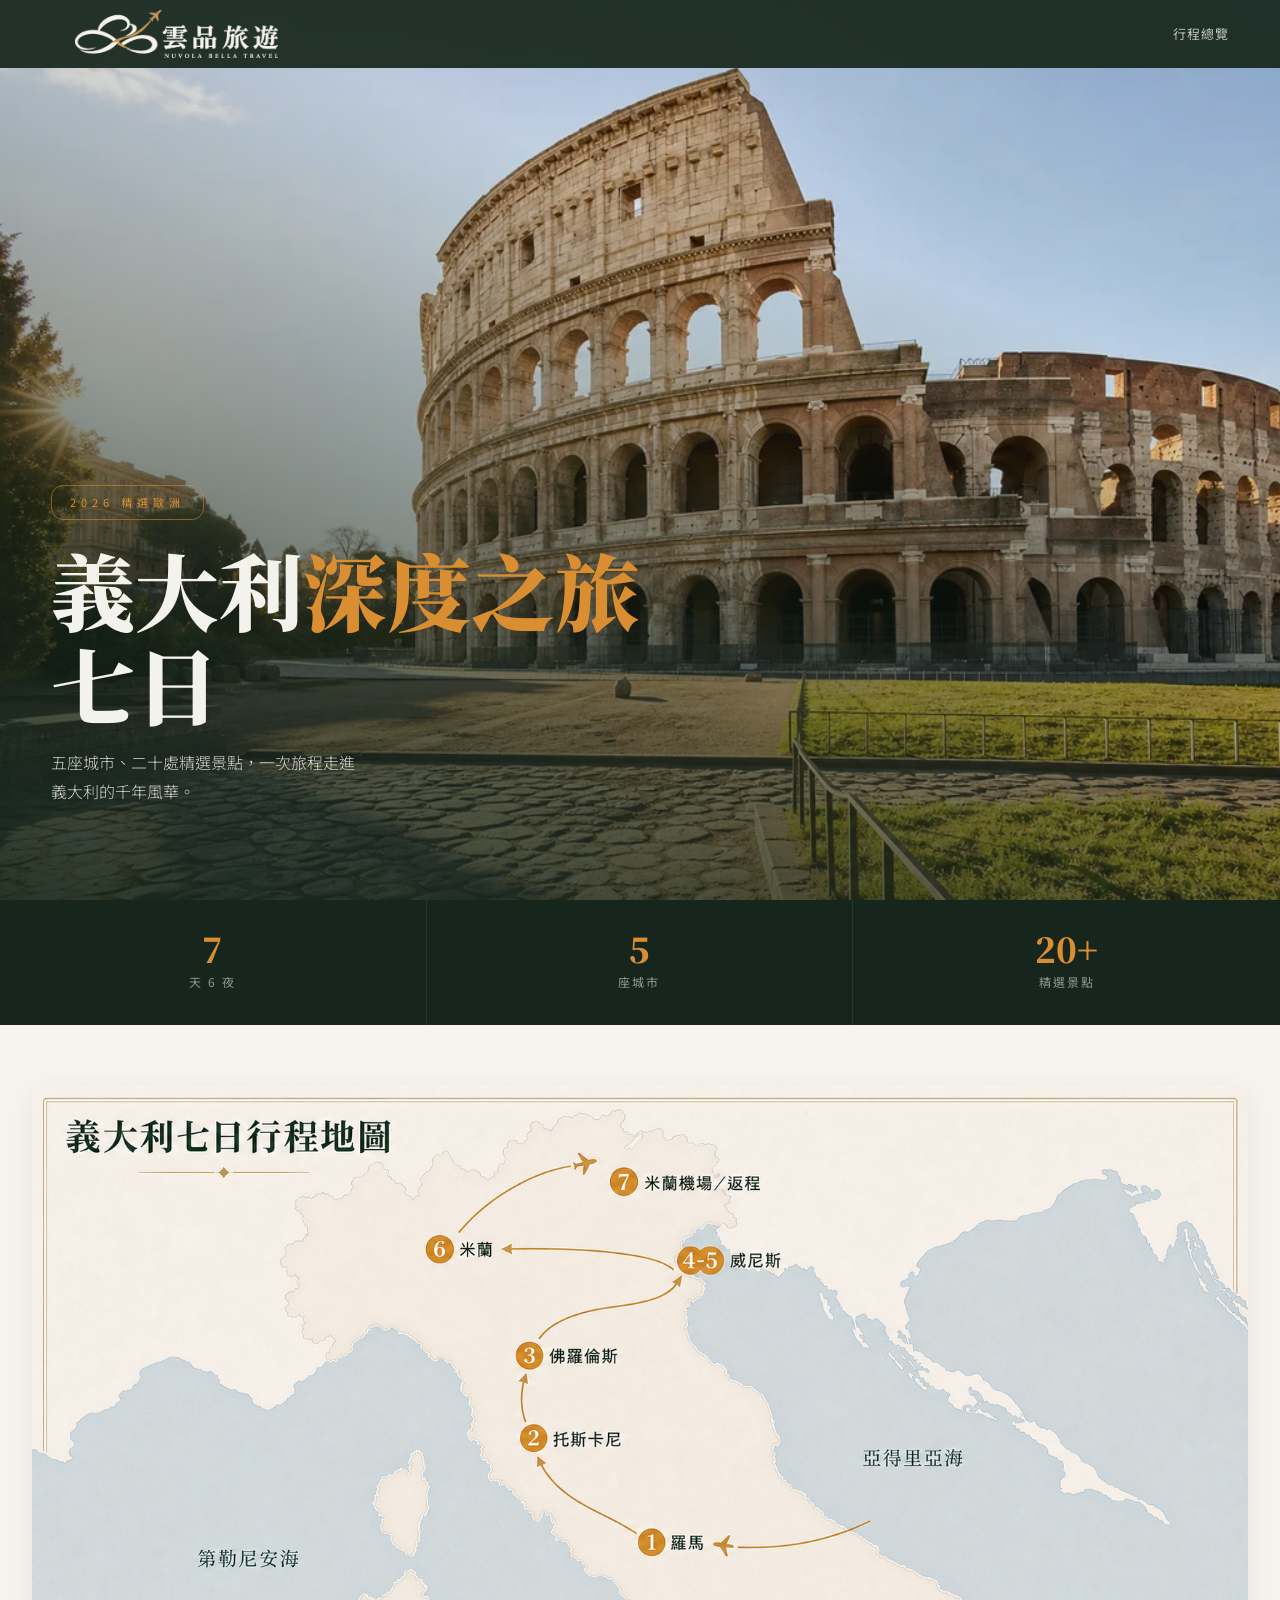
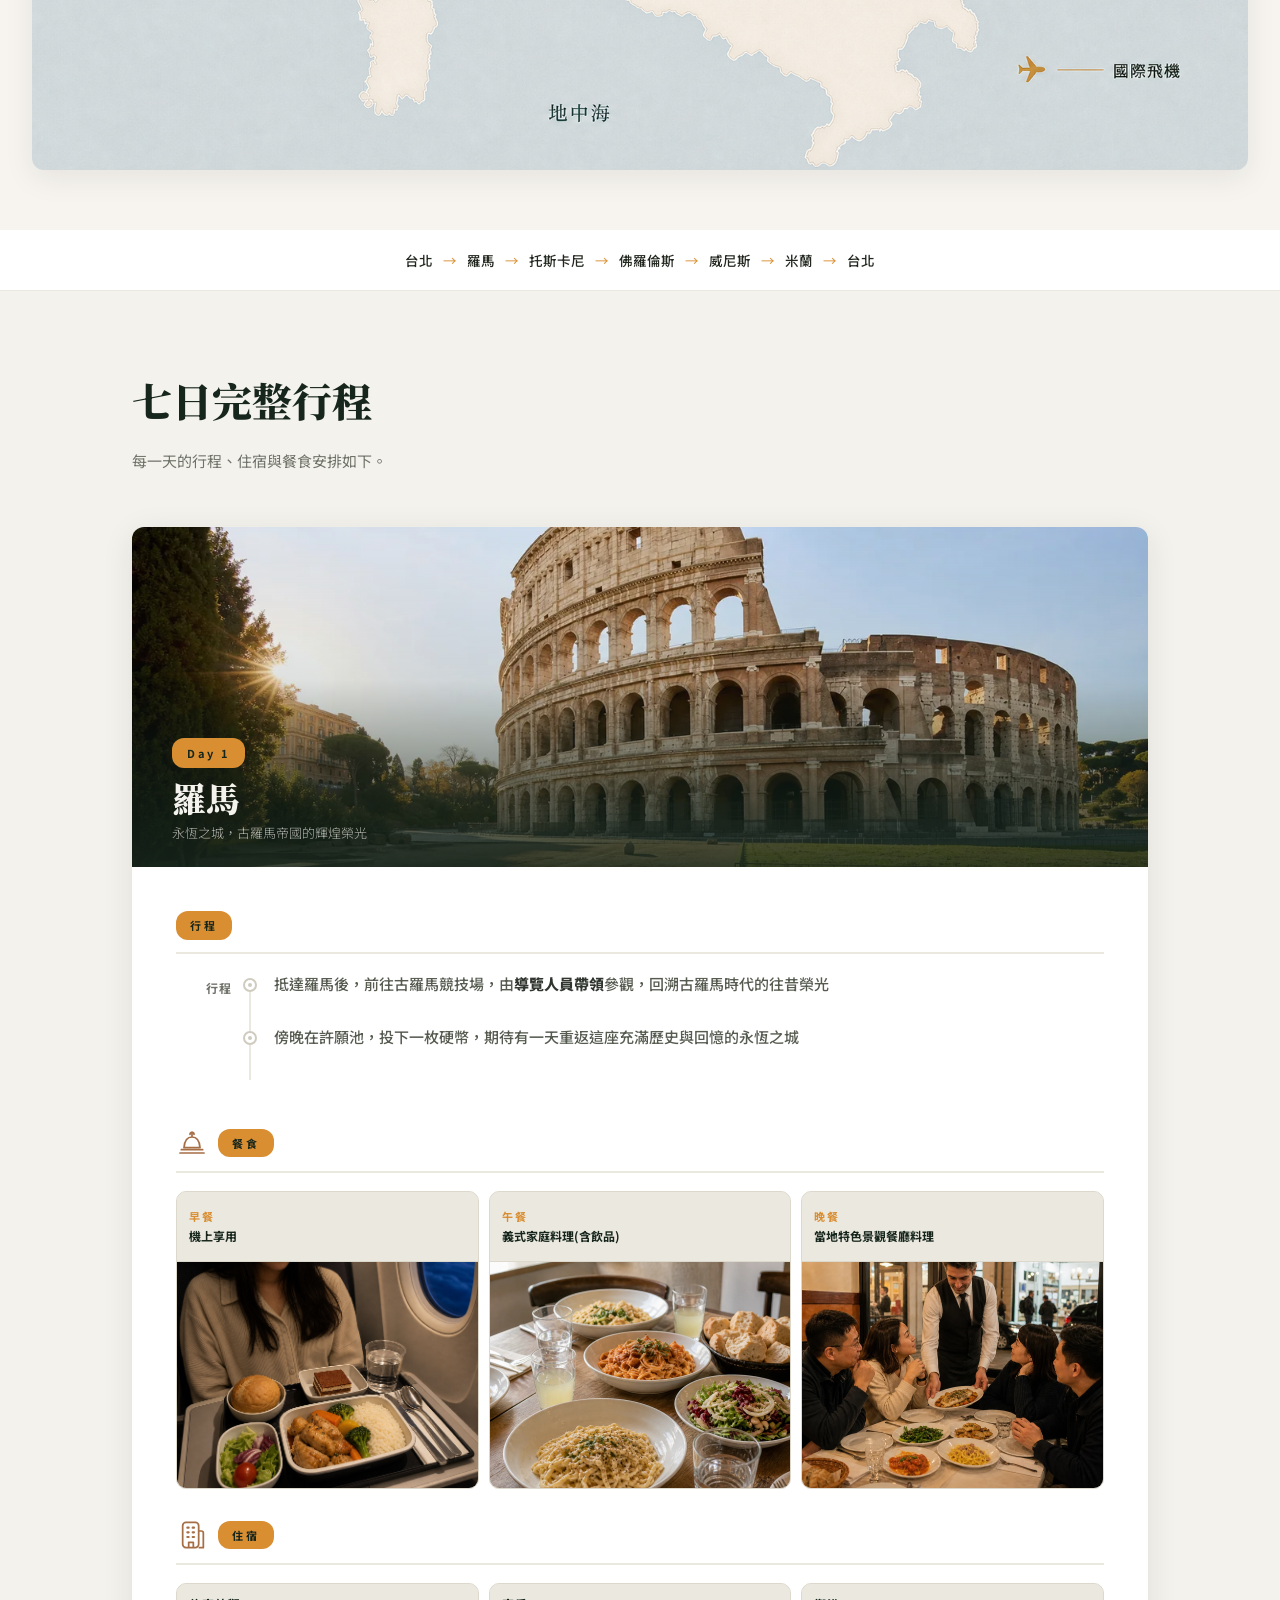
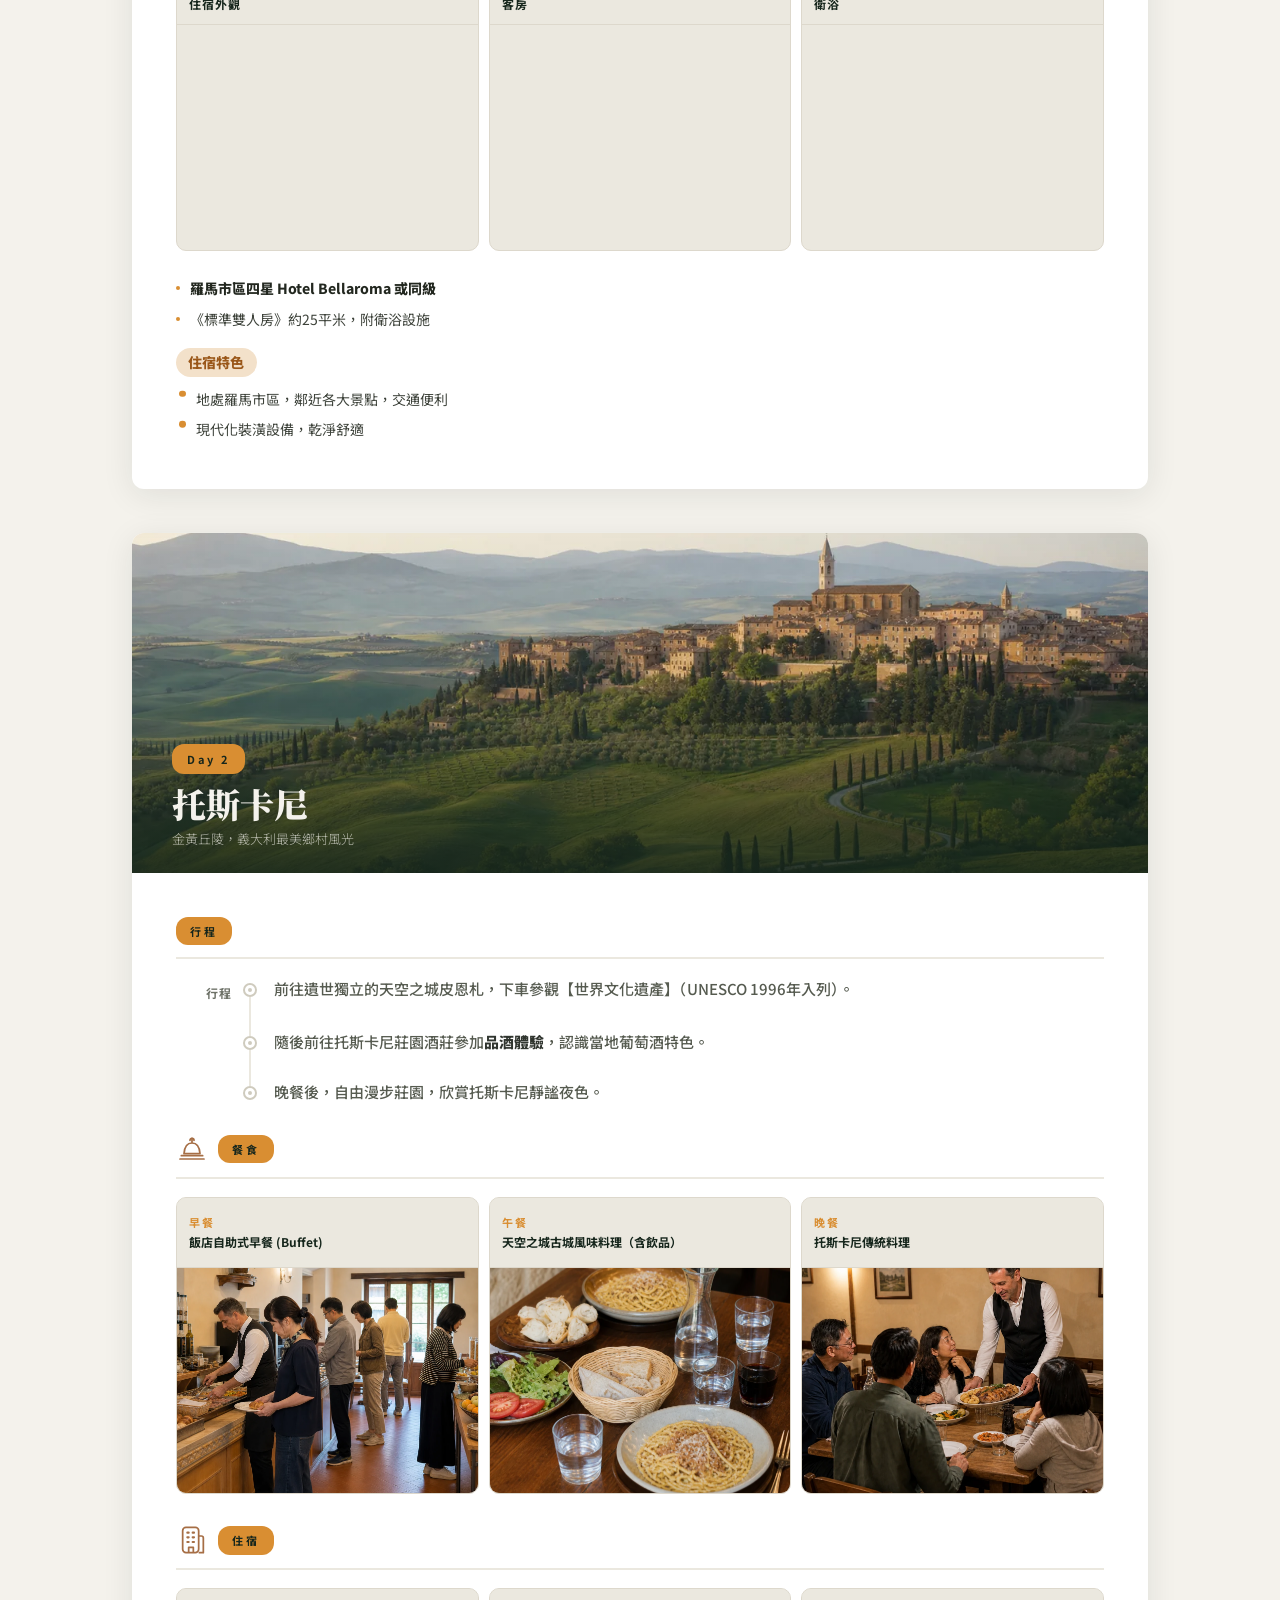
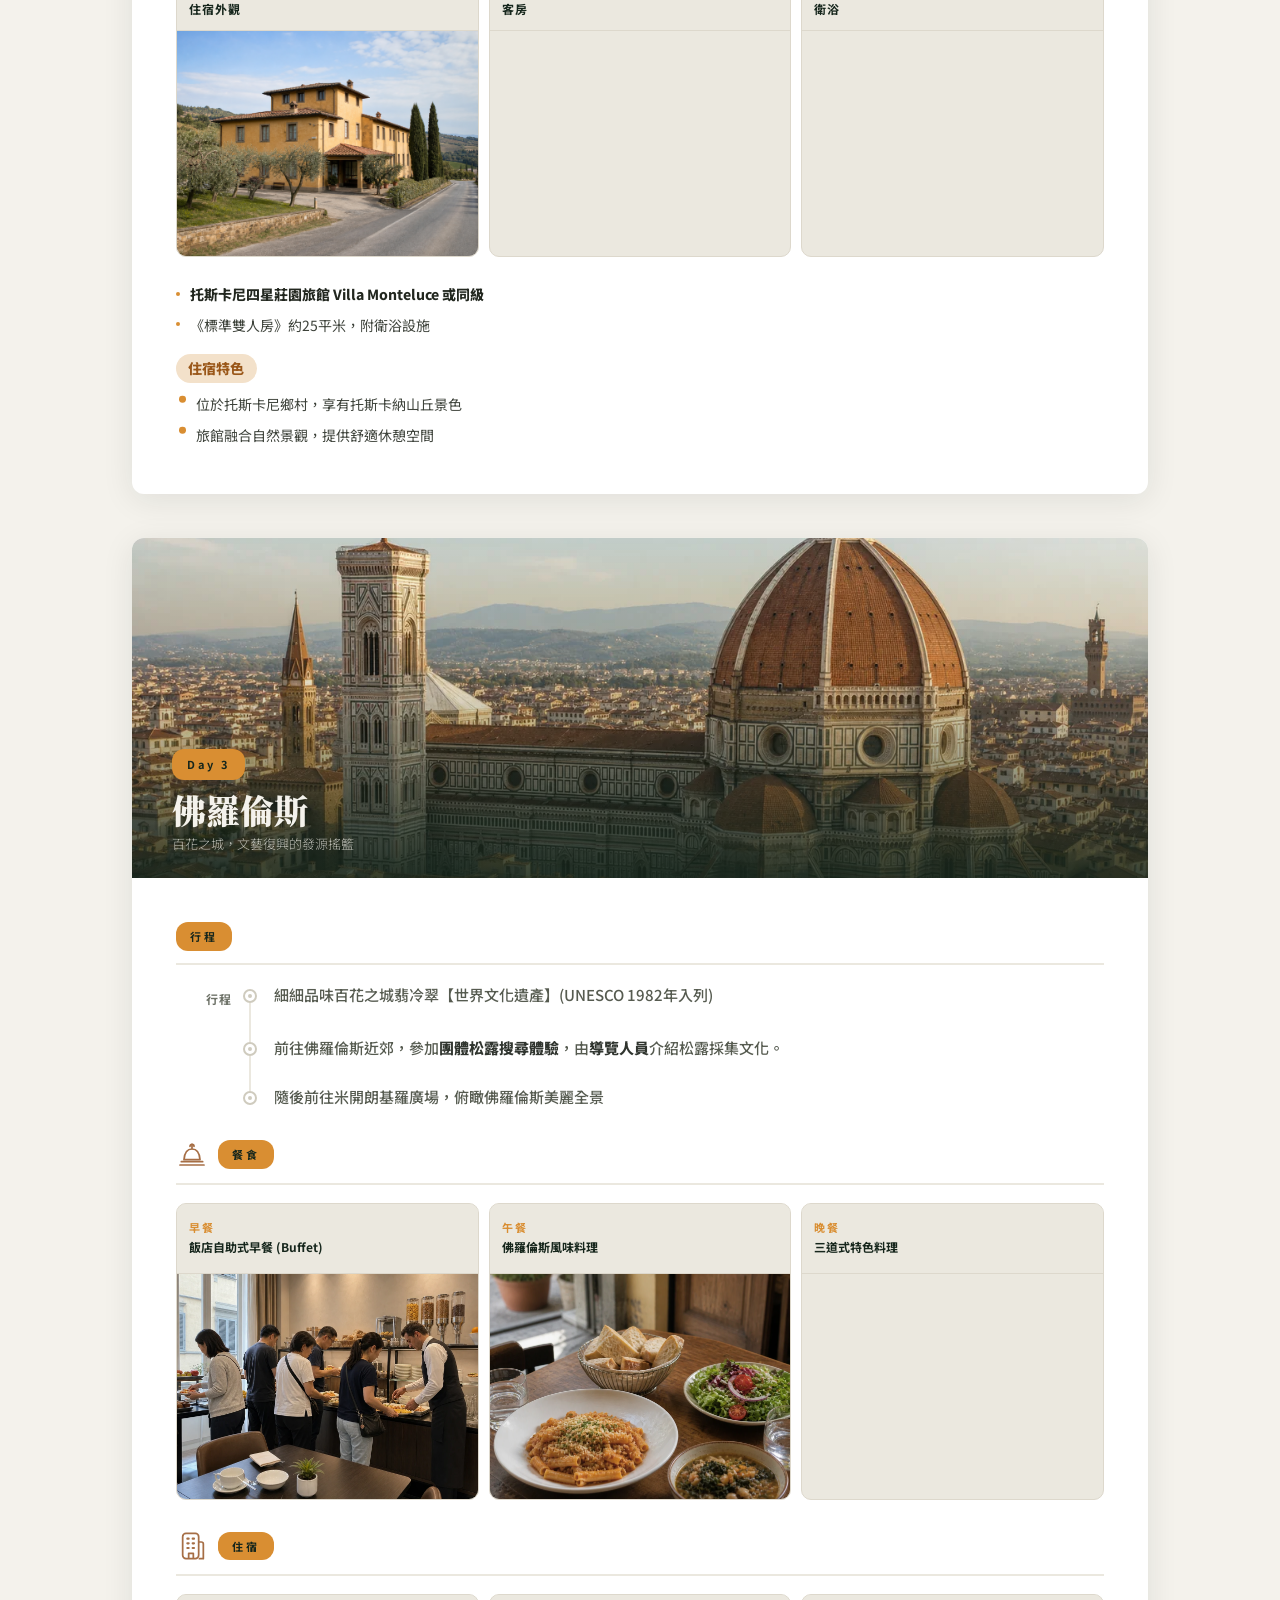
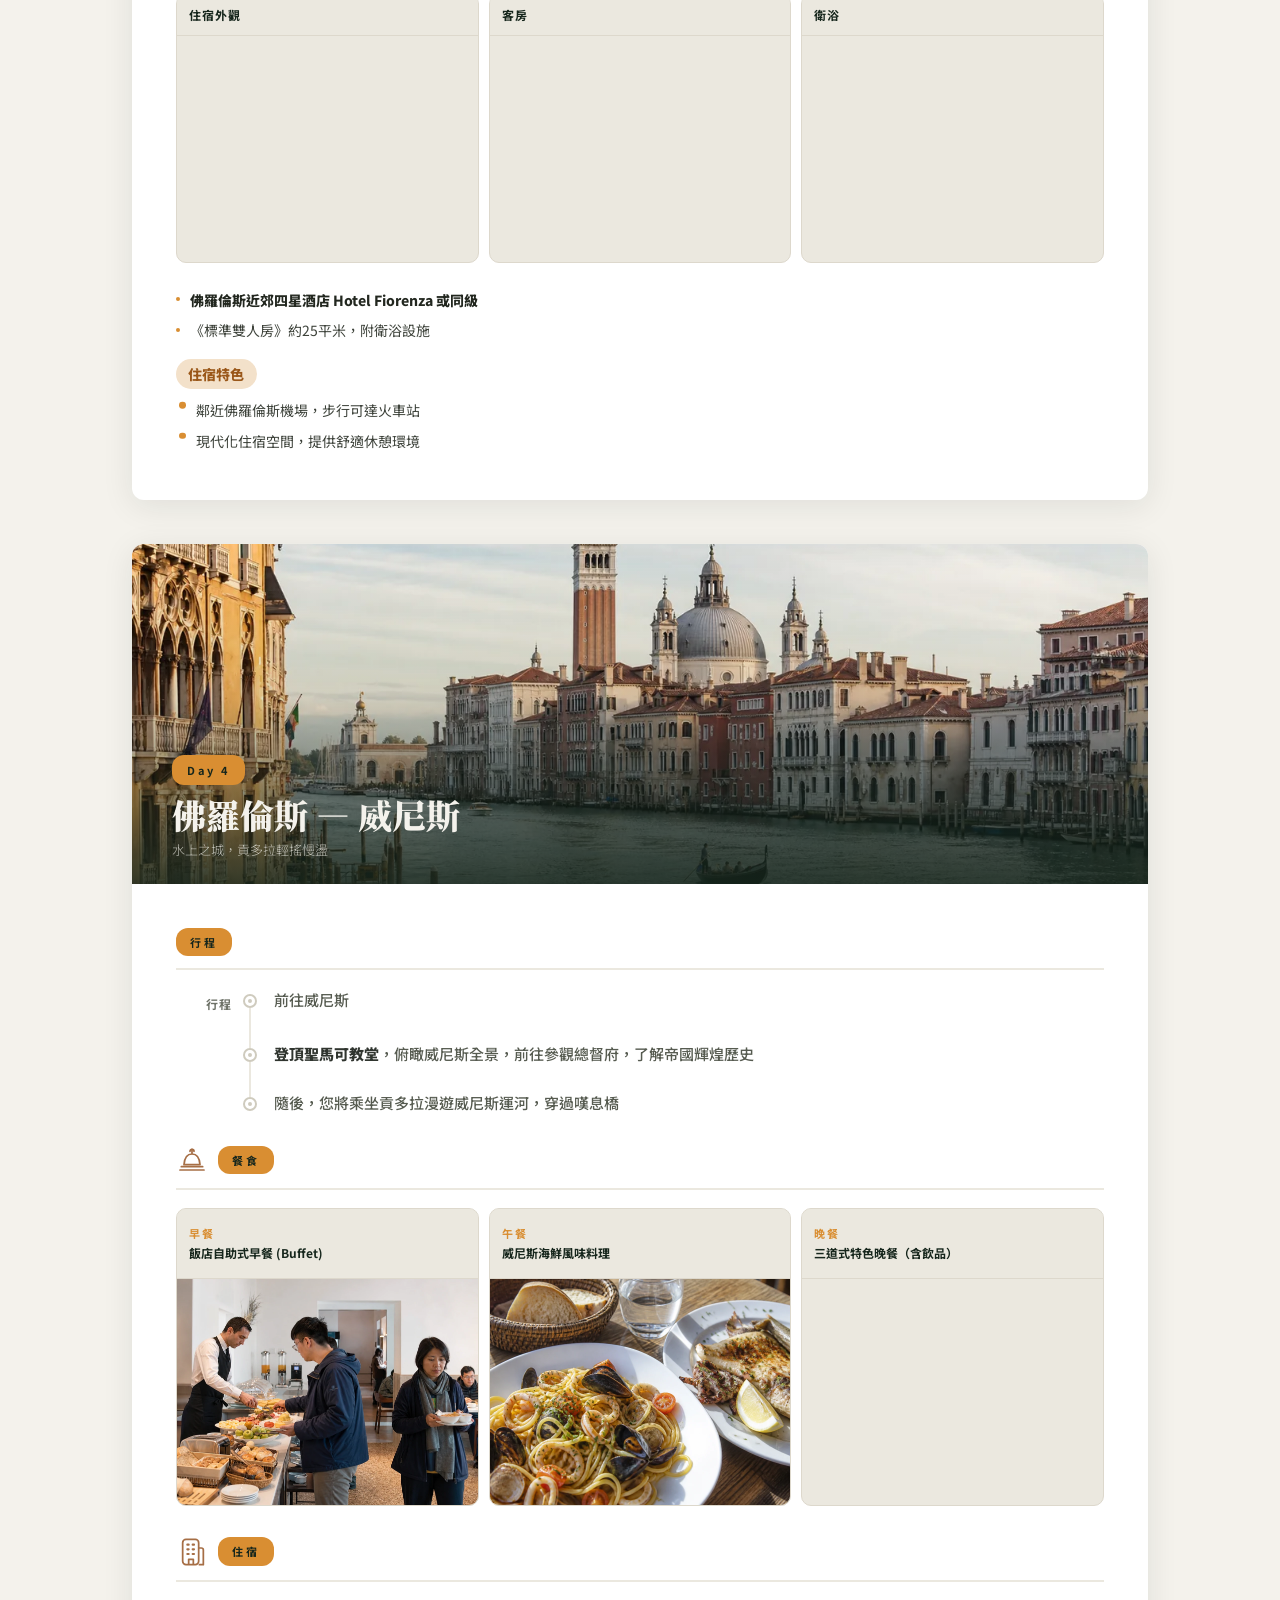
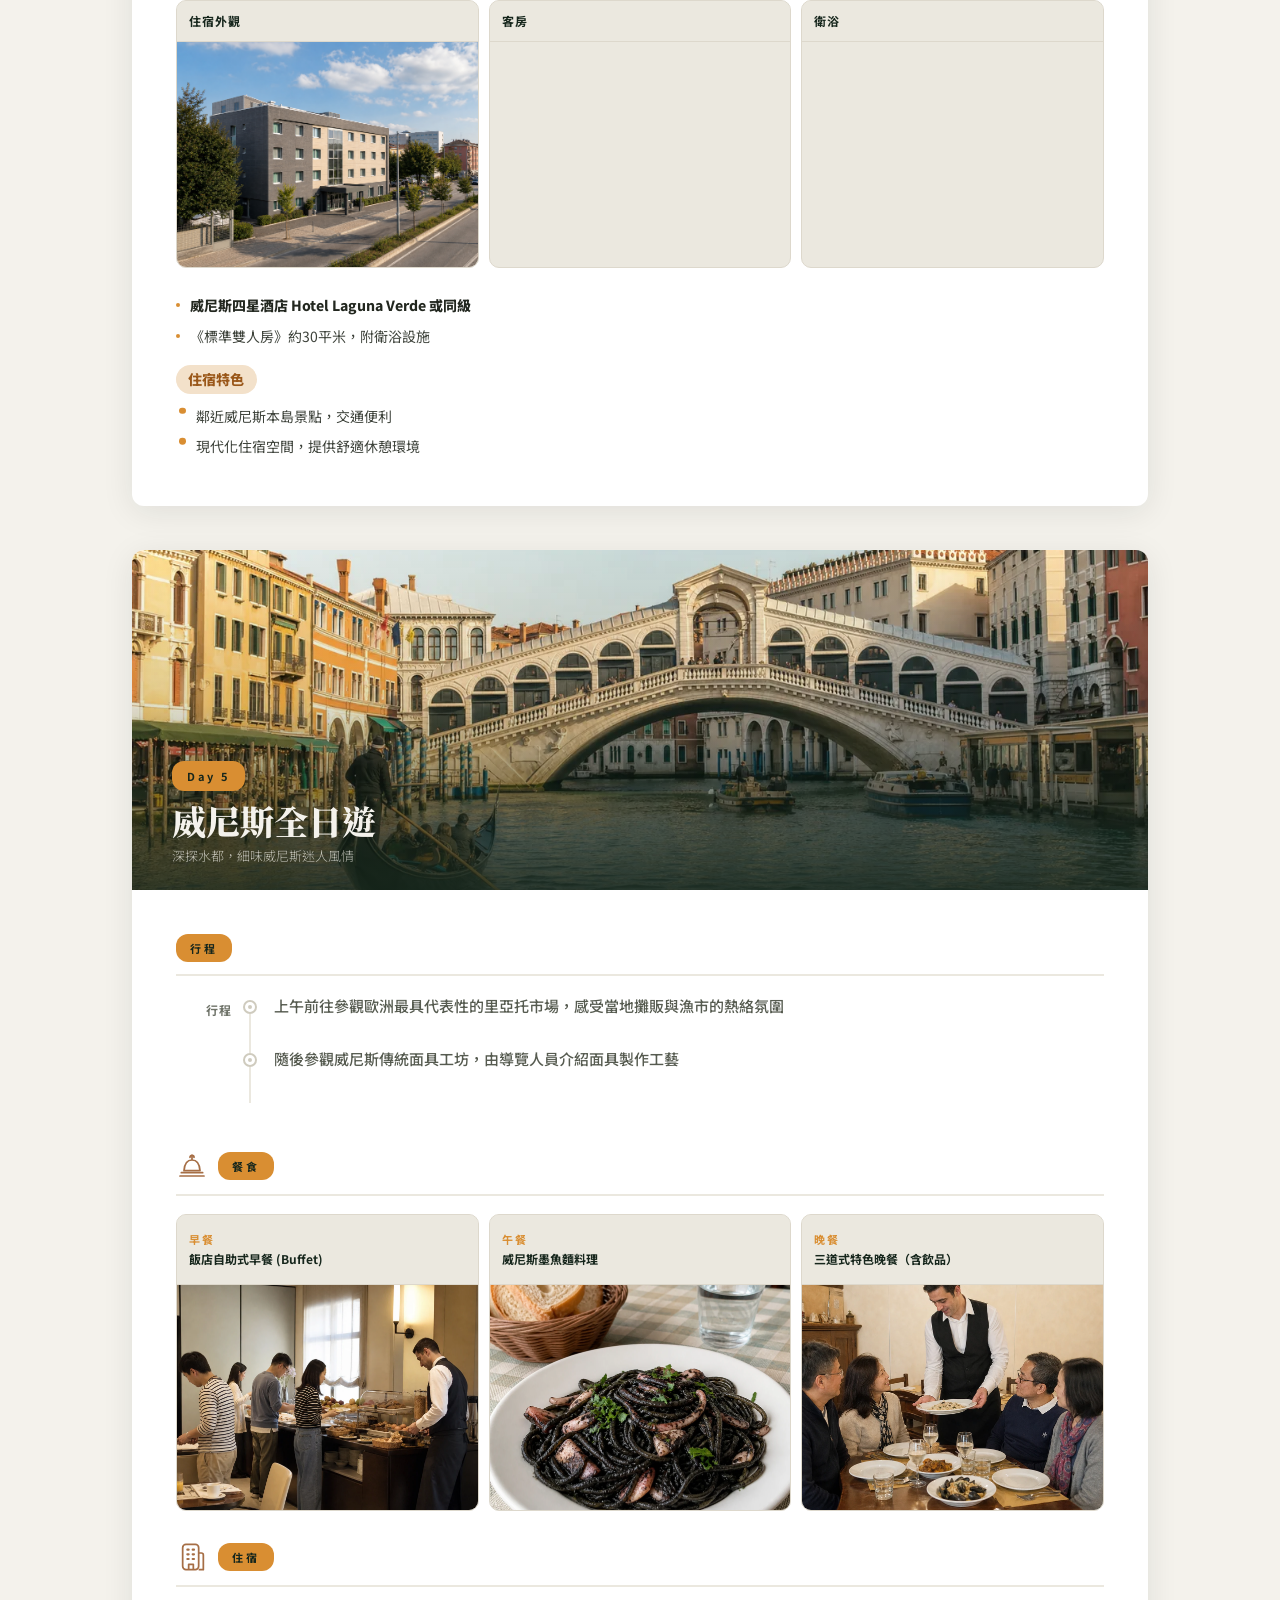
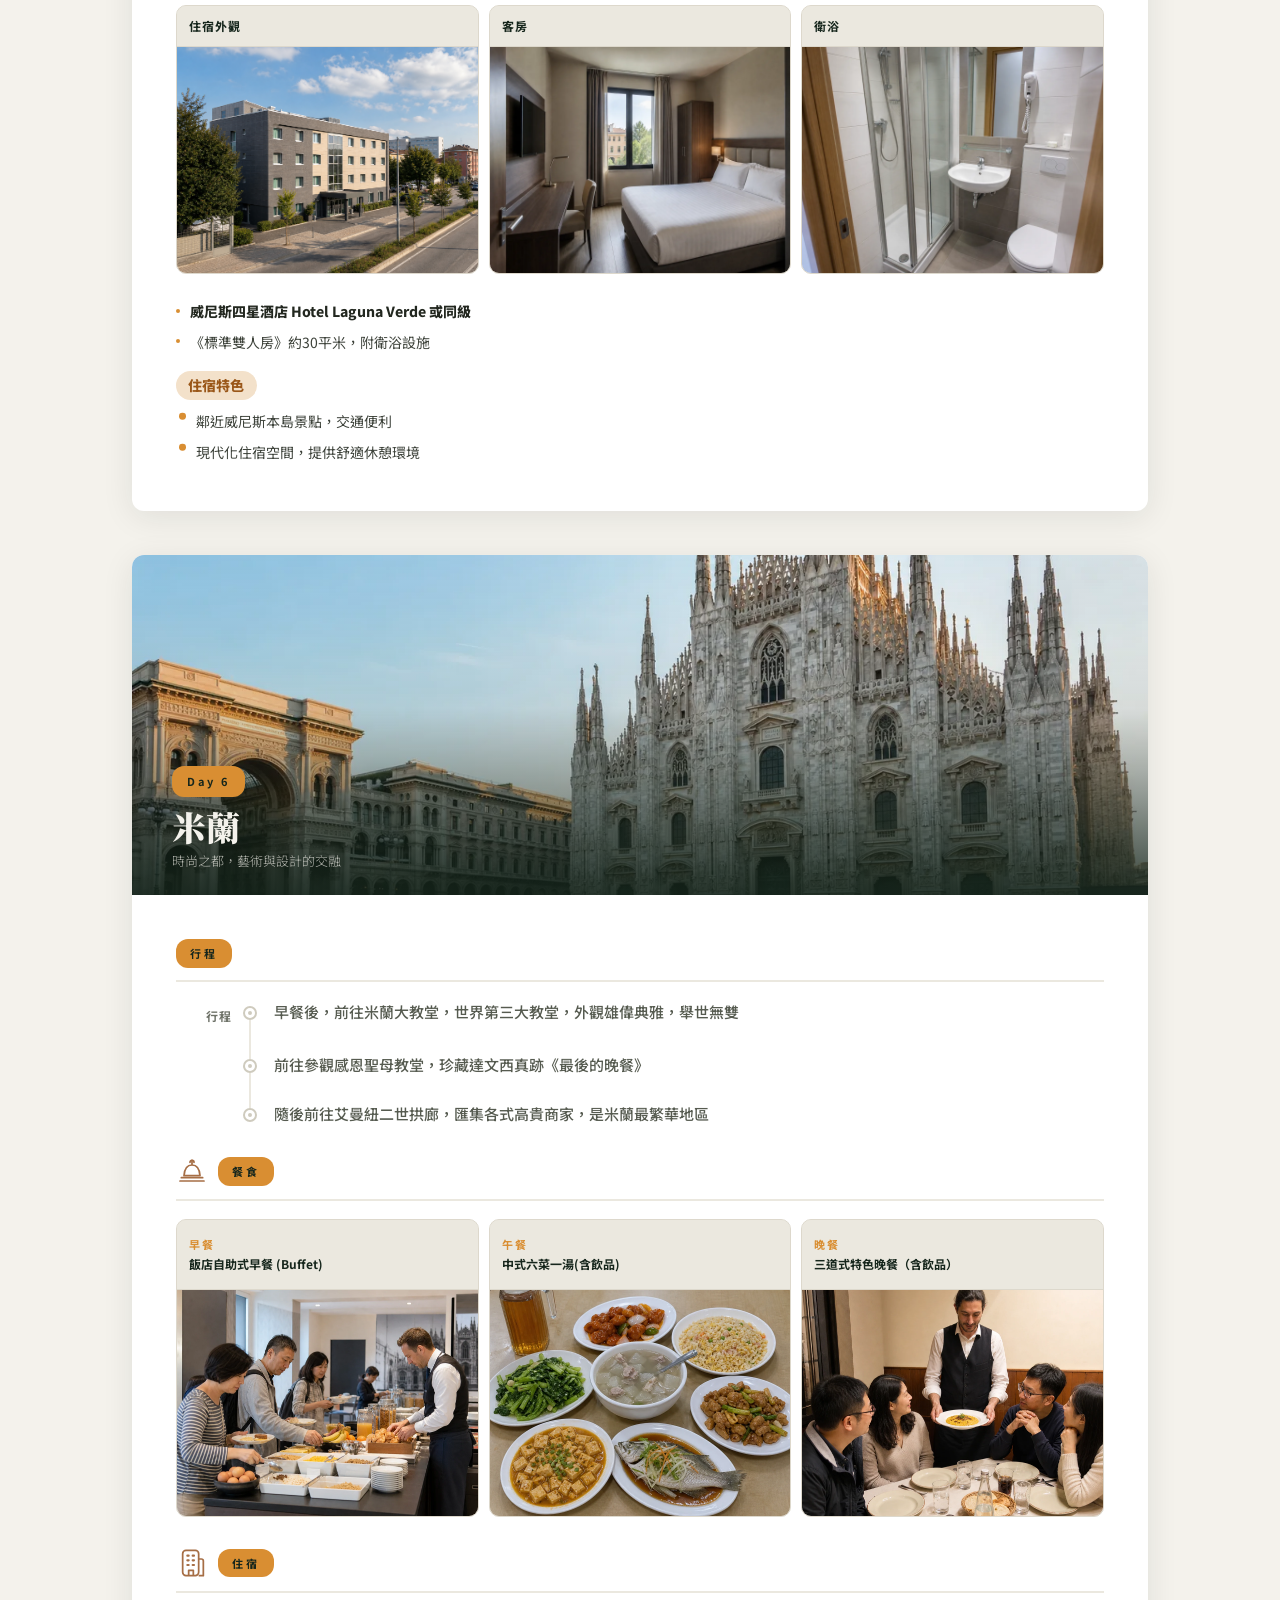
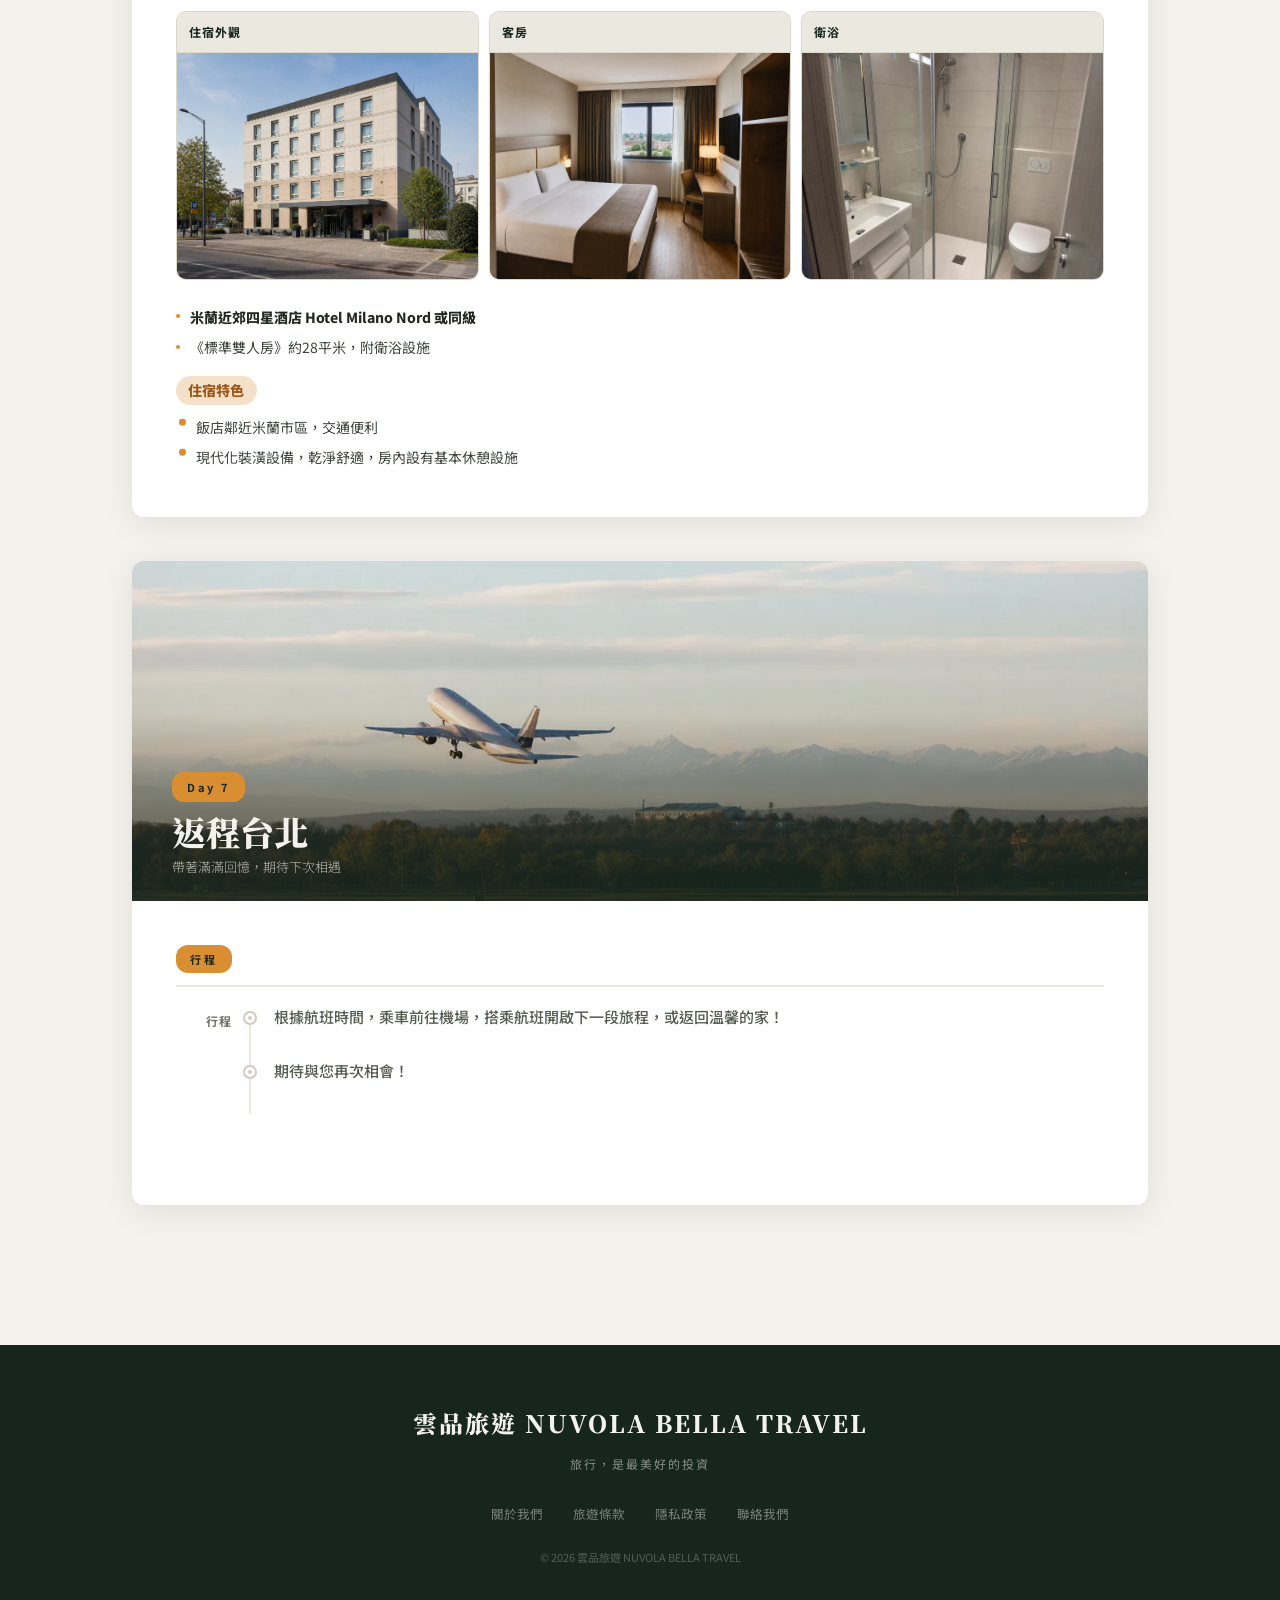
==== C1.html @ 549572fc "Publish Italy itinerary experiment v37" ====
<!DOCTYPE html>
<html lang="zh-TW">
<head>
<meta charset="UTF-8">
<meta name="viewport" content="width=device-width,initial-scale=1.0">
<title>C1 v37｜雲品旅遊 NUVOLA BELLA TRAVEL</title>
<link href="https://fonts.googleapis.com/css2?family=Noto+Serif+TC:wght@500;600;700;900&amp;family=Noto+Sans+TC:wght@300;400;500;700&amp;display=swap" rel="stylesheet">
<style>
*,*::before,*::after{box-sizing:border-box;margin:0;padding:0}
:root{--green:#16261C;--green2:#1E3326;--bone:#F4F2EC;--bone2:#EBE8DF;--amber:#D98E32;--ink:#22271F;--muted:#6E7268}
html{scroll-behavior:smooth}
body{font-family:'Noto Sans TC',sans-serif;background:var(--bone);color:var(--ink);font-size:15px;line-height:1.85}
nav{position:fixed;top:0;width:100%;z-index:100;height:68px;background:color-mix(in srgb,var(--green) 92%,transparent);backdrop-filter:blur(10px);display:flex;align-items:center;justify-content:space-between;padding:0 clamp(20px,4vw,56px)}
.logo{font-family:'Noto Serif TC',serif;font-weight:900;color:var(--bone);font-size:18px;letter-spacing:1.5px;white-space:nowrap}
.logo span{color:var(--amber)}
.nav-r{display:flex;align-items:center;gap:32px}
.nav-r a{color:rgba(244,242,236,0.75);text-decoration:none;font-size:13px;letter-spacing:1px}
.nav-cta{background:var(--amber);color:var(--green)!important;padding:9px 22px;border-radius:12px;font-weight:700!important}
.hero{min-height:100dvh;position:relative;overflow:hidden;display:flex;align-items:flex-end}
.hero img.bg{position:absolute;inset:0;width:100%;height:100%;object-fit:cover}
.hero-scrim{position:absolute;inset:0;background:linear-gradient(200deg,rgba(22,38,28,0.05) 30%,rgba(22,38,28,0.72) 78%,rgba(22,38,28,0.92) 100%)}
.hero-inner{position:relative;z-index:2;width:100%;max-width:1280px;margin:0 auto;padding:0 clamp(20px,4vw,56px) clamp(48px,7vh,84px)}
.hero-eyebrow{display:inline-block;font-size:11px;letter-spacing:5px;color:var(--amber);border:1px solid color-mix(in srgb,var(--amber) 55%,transparent);padding:6px 18px;border-radius:12px;margin-bottom:22px}
.hero h1{font-family:'Noto Serif TC',serif;font-weight:900;font-size:clamp(40px,7vw,84px);line-height:1.12;color:var(--bone);max-width:14ch}
.hero h1 em{font-style:normal;color:var(--amber)}
.hero p.sub{margin:18px 0 30px;font-size:16px;font-weight:300;color:rgba(244,242,236,0.85);max-width:34ch}
.hero-ctas{display:flex;gap:14px;flex-wrap:wrap}
.btn{font-size:14px;font-weight:700;letter-spacing:1px;padding:15px 38px;border-radius:12px;text-decoration:none;display:inline-block;transition:transform .15s ease}
.btn:active{transform:translateY(1px) scale(0.98)}
.btn-amber{background:var(--amber);color:var(--green)}
.btn-ghost{color:var(--bone);border:1px solid rgba(244,242,236,0.45)}
.facts{background:var(--green);color:var(--bone);display:grid;grid-template-columns:repeat(3,1fr)}
.fact{padding:30px 20px;text-align:center;border-right:1px solid rgba(244,242,236,0.08)}
.fact:last-child{border-right:none}
.fact b{font-family:'Noto Serif TC',serif;font-weight:900;font-size:34px;color:var(--amber);display:block;line-height:1.1}
.fact span{font-size:12px;letter-spacing:2px;color:rgba(244,242,236,0.55)}

/* ── 行程特色一覽（操弄變數等權呈現）── */
.overview{background:var(--bone2);padding:clamp(48px,7vh,72px) clamp(16px,3vw,32px)}
.ov-inner{max-width:1080px;margin:0 auto}
.ov-title{font-family:'Noto Serif TC',serif;font-weight:900;font-size:clamp(26px,3.6vw,36px);color:var(--green);margin-bottom:30px}
.ov-grid{display:grid;grid-template-columns:repeat(3,1fr);gap:18px}
.ov-card{background:#fff;border-radius:12px;padding:28px 26px;border-top:4px solid var(--amber)}
.ov-cat{font-size:12px;font-weight:700;letter-spacing:4px;color:var(--amber);margin-bottom:10px}
.ov-head{font-family:'Noto Serif TC',serif;font-weight:900;font-size:22px;color:var(--green);line-height:1.35;margin-bottom:10px}
.ov-body{font-size:13.5px;color:#565B50;line-height:1.8}

.route{background:#fff;border-bottom:1px solid var(--bone2);padding:18px clamp(20px,4vw,56px);display:flex;justify-content:center;align-items:center;gap:10px;flex-wrap:wrap;font-size:13.5px;color:var(--muted)}
.route b{color:var(--ink);font-weight:500}
.route i{font-style:normal;color:var(--amber)}
main{max-width:1080px;margin:0 auto;padding:clamp(48px,8vh,84px) clamp(16px,3vw,32px) 96px}
.sec-title{font-family:'Noto Serif TC',serif;font-weight:900;font-size:clamp(28px,4vw,40px);color:var(--green);margin-bottom:10px}
.sec-lede{color:var(--muted);max-width:52ch;margin-bottom:52px}
.day{background:#fff;border-radius:12px;overflow:hidden;margin-bottom:44px;box-shadow:0 6px 32px rgba(22,38,28,0.09)}
.day-media{position:relative;height:clamp(220px,36vw,340px);overflow:hidden}
.day-media img{width:100%;height:100%;object-fit:cover;transition:transform .7s ease}
.day:hover .day-media img{transform:scale(1.035)}
.day-media-scrim{position:absolute;inset:0;background:linear-gradient(to top,rgba(22,38,28,0.86),rgba(22,38,28,0.12) 55%,transparent)}
.day-media-text{position:absolute;left:0;right:0;bottom:0;padding:22px clamp(20px,4vw,40px)}
.day-num{display:inline-block;background:var(--amber);color:var(--green);font-size:11px;font-weight:700;letter-spacing:2.5px;padding:5px 15px;border-radius:12px;margin-bottom:10px}
.day-city{font-family:'Noto Serif TC',serif;font-weight:900;font-size:clamp(24px,3.4vw,34px);color:var(--bone);line-height:1.2}
.day-tagline{font-size:13px;font-weight:300;color:rgba(244,242,236,0.72);margin-top:2px}
.day-content{padding:clamp(24px,4vw,44px)}

/* ── 三因子等權區塊 ── */
.fac-block{margin-bottom:30px}
.fac-block:last-child{margin-bottom:0}
.fac-head{display:flex;align-items:center;gap:12px;margin-bottom:18px;padding-bottom:12px;border-bottom:2px solid var(--bone2)}
.fac-tag{background:var(--amber);color:var(--green);font-size:11px;font-weight:700;letter-spacing:3px;padding:4px 14px;border-radius:12px}
.fac-name{font-family:'Noto Serif TC',serif;font-weight:900;font-size:19px;color:var(--green)}
.fac-list{list-style:none}
.fac-list li{font-size:14px;line-height:1.9;color:#3d423a;padding:2px 0 2px 14px;position:relative}
.fac-list li::before{content:'';position:absolute;left:0;top:0.9em;width:4px;height:4px;border-radius:50%;background:var(--amber)}
.fac-cols{display:grid;grid-template-columns:1fr 1fr;gap:32px}
.fac-cols .fac-block{margin-bottom:0}

.timeline{margin-bottom:4px}
.tl-item{display:grid;grid-template-columns:56px 36px 1fr;align-items:start;position:relative;padding-bottom:26px}
.tl-item:last-child{padding-bottom:0}
.tl-item::before{content:'';position:absolute;left:73px;top:20px;bottom:-6px;width:2px;background:var(--bone2)}
.tl-item:last-child::before{display:none}
.tl-time{font-size:12px;font-weight:700;color:var(--muted);letter-spacing:1px;text-align:right;padding-top:5px}
.tl-node{width:10px;height:10px;border-radius:50%;background:#CFCBBE;border:3px solid #fff;box-shadow:0 0 0 2px #CFCBBE;margin:8px auto 0;position:relative;z-index:1}
.tl-node-hl{width:15px;height:15px;background:var(--amber);box-shadow:0 0 0 3px color-mix(in srgb,var(--amber) 30%,transparent);margin-top:7px}
.tl-content{padding-left:6px}
.tl-title{font-size:15px;font-weight:500;color:#565B50;line-height:1.55}
.tl-title-hl{font-family:'Noto Serif TC',serif;font-size:22px;font-weight:900;color:var(--green);line-height:1.4;display:inline;background:linear-gradient(transparent 62%,color-mix(in srgb,var(--amber) 32%,transparent) 62%)}
.tl-desc{font-size:13px;color:var(--muted);line-height:1.75;margin-top:3px}
.tl-hl .tl-desc{color:#565B50;font-size:13.5px}

footer{background:var(--green);color:rgba(244,242,236,0.5);padding:56px clamp(20px,4vw,56px);text-align:center}
.f-logo{font-family:'Noto Serif TC',serif;font-weight:900;color:var(--bone);font-size:24px;letter-spacing:2px;margin-bottom:8px}
.f-logo span{color:var(--amber)}
.f-tag{font-size:12px;letter-spacing:2px;margin-bottom:26px}
.f-links{display:flex;justify-content:center;gap:30px;flex-wrap:wrap;margin-bottom:22px}
.f-links a{color:rgba(244,242,236,0.45);text-decoration:none;font-size:12.5px}
.f-copy{font-size:11px;color:rgba(244,242,236,0.28)}
.reveal{opacity:0;transform:translateY(22px);transition:opacity .7s ease,transform .7s ease}
.reveal.in{opacity:1;transform:none}
.hero-inner>*{opacity:0;transform:translateY(16px);animation:rise .8s ease forwards}
.hero-inner>*:nth-child(2){animation-delay:.12s}
.hero-inner>*:nth-child(3){animation-delay:.24s}
.hero-inner>*:nth-child(4){animation-delay:.36s}
@keyframes rise{to{opacity:1;transform:none}}
@media (prefers-reduced-motion:reduce){
  .reveal{opacity:1;transform:none;transition:none}
  .hero-inner>*{opacity:1;transform:none;animation:none}
  .day-media img,.btn{transition:none}
}
@media(max-width:820px){
  .nav-r a:not(.nav-cta){display:none}
  .facts{grid-template-columns:repeat(2,1fr)}
  .fact:nth-child(2){border-right:none}
  .fact{border-bottom:1px solid rgba(244,242,236,0.08)}
  .fact:nth-child(3),.fact:nth-child(4){border-bottom:none}
  .ov-grid{grid-template-columns:1fr}
  .tl-item{grid-template-columns:44px 30px 1fr}
  .tl-item::before{left:58px}
  .tl-title-hl{font-size:18px}
  .fac-cols{grid-template-columns:1fr;gap:26px}
}
@media(max-width:520px){
  nav{height:58px;padding-left:16px;padding-right:16px}
  .logo{font-size:15px;letter-spacing:1px}
  .nav-cta{padding:8px 14px}
  .hero{min-height:88svh}
  .hero-inner{padding-left:18px;padding-right:18px;padding-bottom:40px}
  .hero h1{font-size:clamp(38px,12vw,54px)}
  .hero p.sub{font-size:15px;line-height:1.7}
  .hero-ctas{display:grid;grid-template-columns:1fr 1fr}
  .btn{padding:13px 12px;text-align:center}
  .fact{padding:22px 10px}
  .fact b{font-size:28px}
  .overview{padding-left:14px;padding-right:14px}
  .ov-card{padding:22px 20px}
  .route{justify-content:flex-start;overflow-x:auto;flex-wrap:nowrap;white-space:nowrap}
  main{padding-left:12px;padding-right:12px;padding-bottom:64px}
  .sec-lede{margin-bottom:32px}
  .day{margin-bottom:28px;border-radius:10px}
  .day-media{height:230px}
  .day-content{padding:22px 18px}
  .tl-item{grid-template-columns:42px 26px 1fr}
  .tl-item::before{left:54px}
  .tl-title{font-size:14px}
  .tl-title-hl{font-size:17px}
  .fac-list li{font-size:13.5px}
  footer{padding-top:44px;padding-bottom:calc(44px + env(safe-area-inset-bottom))}
}


/* Daily image set — shared structure for all 2×2×2 conditions */
.daily-gallery{margin:0 0 34px}
.daily-gallery-title{font-family:'Noto Serif TC',serif;font-size:18px;font-weight:900;color:var(--green);margin-bottom:14px}
.daily-gallery-grid{display:grid;grid-template-columns:repeat(12,1fr);gap:10px}
.daily-shot{position:relative;overflow:hidden;border-radius:10px;background:var(--bone2);min-height:170px}
.daily-shot img{display:block;width:100%;height:100%;object-fit:cover;transition:transform .45s ease}
.daily-shot:hover img{transform:scale(1.025)}
.daily-shot figcaption{position:absolute;left:9px;bottom:9px;padding:5px 10px;border-radius:999px;background:rgba(22,38,28,.82);color:#fff;font-size:11px;letter-spacing:1px;backdrop-filter:blur(6px)}
.daily-shot--wide{grid-column:span 7;min-height:260px}
.daily-shot--side{grid-column:span 5;min-height:260px}
.daily-shot--meal{grid-column:span 4}
.daily-shot--half{grid-column:span 6}
@media(max-width:820px){
  .daily-shot--wide,.daily-shot--side{grid-column:span 6;min-height:210px}
  .daily-shot--meal{grid-column:span 4;min-height:150px}
}
@media(max-width:520px){
  .daily-gallery{margin-bottom:28px}
  .daily-gallery-grid{grid-template-columns:1fr 1fr;gap:8px}
  .daily-shot,.daily-shot--wide,.daily-shot--side,.daily-shot--meal,.daily-shot--half{grid-column:auto;min-height:132px}
  .daily-shot--wide{grid-column:1/-1;min-height:205px}
  .daily-shot figcaption{left:7px;bottom:7px;font-size:10px;padding:4px 8px}
}



/* Images sit inside their corresponding experimental factor blocks. */
.factor-images{display:grid;gap:10px;margin:18px 0 22px}
.factor-images--itinerary{grid-template-columns:1fr;width:min(76%,720px);margin-left:auto;margin-right:auto}
.factor-images--stay,.factor-images--dining{grid-template-columns:repeat(3,1fr)}
.factor-image{position:relative;overflow:hidden;border-radius:10px;background:var(--bone2);height:180px}
.factor-images--itinerary .factor-image{height:auto;aspect-ratio:4/3}
.factor-images--itinerary .factor-image img{object-fit:contain}
.factor-image img{display:block;width:100%;height:100%;object-fit:cover;transition:transform .45s ease}
.factor-image:hover img{transform:scale(1.025)}
.factor-image figcaption{position:absolute;left:9px;bottom:9px;padding:5px 10px;border-radius:999px;background:rgba(22,38,28,.82);color:#fff;font-size:11px;letter-spacing:1px;backdrop-filter:blur(6px)}
@media(max-width:820px){
  .facts{grid-template-columns:repeat(3,1fr)}
  .fact,.fact:nth-child(2),.fact:nth-child(3){border-right:1px solid rgba(244,242,236,0.08);border-bottom:none}
  .fact:last-child{border-right:none}
  .factor-images--itinerary .factor-image{height:auto;aspect-ratio:4/3}
  .factor-images--itinerary{width:min(88%,620px)}
  .factor-image{height:150px}
}
@media(max-width:520px){
  .factor-images{gap:8px;margin:14px 0 18px}
  .factor-images--itinerary .factor-image{height:auto;aspect-ratio:4/3}
  .factor-images--itinerary{width:100%}
  .factor-images--stay,.factor-images--dining{grid-template-columns:1fr 1fr}
  .factor-images--stay .factor-image:first-child,
  .factor-images--dining .factor-image:first-child{grid-column:1/-1;height:190px}
  .factor-image{height:132px}
  .factor-image figcaption{left:7px;bottom:7px;font-size:10px;padding:4px 8px}
}



.fac-icon{width:32px;height:32px;flex:0 0 32px;object-fit:contain}
.fac-head--with-icon{gap:10px}
@media(max-width:520px){
  .fac-icon{width:28px;height:28px;flex-basis:28px}
}


.route-map{background:#f7f4ef;padding:clamp(26px,5vw,60px) clamp(12px,3vw,32px)}
.route-map-inner{max-width:1280px;margin:0 auto}
.route-map img{display:block;width:100%;height:auto;object-fit:contain;border-radius:12px;box-shadow:0 8px 30px rgba(22,38,28,.08)}
/* v03 確認版：移除行程景點圖片；住宿與餐食圖片統一 4:3 */
.factor-images--itinerary{display:none}
.factor-images--stay .factor-image,.factor-images--dining .factor-image{height:auto!important;aspect-ratio:4/3}
.factor-images--stay .factor-image img,.factor-images--dining .factor-image img{object-fit:cover}
@media(max-width:520px){
  .route-map{padding:18px 10px}
  .route-map img{border-radius:8px}
}
/* v04B：文字置於圖片上方的暖灰標題列 */
.factor-image{height:auto!important;aspect-ratio:auto!important;display:flex;flex-direction:column;background:var(--bone2);border:1px solid #ddd8cc}
.factor-image img{width:100%;aspect-ratio:4/3;height:auto;object-fit:cover;order:2}
.factor-image figcaption{position:static;order:1;padding:9px 12px;border-radius:0;background:var(--bone2);color:var(--green);font-size:12px;font-weight:700;letter-spacing:1px;backdrop-filter:none;border-bottom:1px solid #ddd8cc}
main .day:last-of-type .day-content > .fac-block:last-child{display:none}
/* v05：第 3 天餐食以「餐別＋內容」顯示於圖上標題列 */
.factor-images[aria-label="第 3 天dining圖片"] figcaption{min-height:70px;display:flex;flex-direction:column;justify-content:center;gap:2px;line-height:1.45;letter-spacing:0}
.factor-images[aria-label="第 3 天dining圖片"] figcaption strong{color:var(--amber);font-size:11px;letter-spacing:2px}
.factor-images[aria-label="第 3 天dining圖片"] figcaption span{color:var(--green);font-size:12px}

/* v06：全日餐食標題與區塊順序 */
.factor-images--dining figcaption{min-height:70px;display:flex;flex-direction:column;justify-content:center;gap:2px;line-height:1.45;letter-spacing:0}
.factor-images--dining figcaption strong{color:var(--amber);font-size:11px;letter-spacing:2px}
.factor-images--dining figcaption span{color:var(--green);font-size:12px}
.day-content > .fac-block{margin-bottom:30px}
.day-content > .fac-block:last-child{margin-bottom:0}

/* v17: confirmed v16 presentation applied to all 2x2x2 conditions */
.logo{display:flex;align-items:center;height:56px;padding:0;background:transparent;overflow:hidden;font-size:0;letter-spacing:0}
.logo img{display:block;width:clamp(180px,22vw,250px);height:48px;object-fit:contain}
.factor-images--dining + .fac-list{display:none}
.factor-images--stay .factor-image img,.factor-images--dining .factor-image img{object-fit:cover!important;object-position:center;background:transparent}
.factor-images--stay + .fac-list > li:first-child{font-weight:800;color:var(--ink)}
.factor-images--stay + .fac-list li.stay-feature-title{display:inline-flex;align-items:center;width:auto;margin:.85rem 0 .4rem;padding:.38rem .78rem;border-radius:999px;background:#f3e1ca;color:#9a5719;font-size:.88rem;font-weight:800;line-height:1.2}
.factor-images--stay + .fac-list li.stay-feature-title::before{content:none;display:none}
.factor-images--stay + .fac-list li.stay-feature{position:relative;padding-left:1.25rem}
.factor-images--stay + .fac-list li.stay-feature::before{content:"";display:block;position:absolute;left:.18rem;top:.72em;width:.42rem;height:.42rem;border-radius:50%;background:var(--amber);transform:translateY(-50%)}
@media(max-width:520px){
  .logo{height:50px;padding:0;background:transparent}
  .logo img{width:165px;height:42px}
}


/* v26: attached-PDF blue itinerary phrases rendered in confirmed style */
.timeline .itinerary-emphasis{font-weight:800;color:#30352F}


/* v31: make the regular Day 5 guide label visibly heavier */
.timeline .itinerary-emphasis--guide{font-weight:800}

</style>
</head>
<body data-condition="C1" data-accommodation="low" data-itinerary="low" data-dining="low" data-version="v37-high-day3-scenery-wording">
<nav>
<div class="logo"><img src="assets/brand/YunPin_NuvolaBella_DarkBackground_Transparent_V5.png" alt="雲品旅遊 NUVOLA BELLA TRAVEL"></div>
  <div class="nav-r">
    <a href="#itinerary">行程總覽</a>
    </div>
</nav>
<header class="hero">
  <img class="bg" src="assets/day01/D1_Hero.webp" alt="羅馬競技場">
  <div class="hero-scrim"></div>
  <div class="hero-inner">
    <span class="hero-eyebrow">2026 精選歐洲</span>
    <h1>義大利<em>深度之旅</em><br>七日</h1>
    <p class="sub">五座城市、二十處精選景點，一次旅程走進義大利的千年風華。</p>
  </div>
</header>
<section class="facts">
  <div class="fact"><b>7</b><span>天 6 夜</span></div>
  <div class="fact"><b>5</b><span>座城市</span></div>
  <div class="fact"><b>20+</b><span>精選景點</span></div>
</section>
<section class="route-map" aria-label="義大利七日行程地圖"><div class="route-map-inner"><img src="assets/map/italy-7day-map_website-style_v29.png" alt="網站風格義大利七日行程地圖：羅馬、托斯卡尼、佛羅倫斯、威尼斯、米蘭及返程路線" loading="eager" decoding="async"></div></section><div id="overview"></div>

    <div class="route">
  <b>台北</b><i>→</i><b>羅馬</b><i>→</i><b>托斯卡尼</b><i>→</i><b>佛羅倫斯</b><i>→</i><b>威尼斯</b><i>→</i><b>米蘭</b><i>→</i><b>台北</b>
</div>
<main id="itinerary">
  <h2 class="sec-title">七日完整行程</h2>
  <p class="sec-lede">每一天的行程、住宿與餐食安排如下。</p>
  
        <article class="day reveal">
          <div class="day-media">
            <img src="assets/day01/D1_Hero.webp" alt="羅馬" loading="lazy">
            <div class="day-media-scrim"></div>
            <div class="day-media-text">
              <span class="day-num">Day 1</span>
              <h3 class="day-city">羅馬</h3>
              <p class="day-tagline">永恆之城，古羅馬帝國的輝煌榮光</p>
            </div>
          </div>
          <div class="day-content">
            
            <div class="fac-block">
              <div class="fac-head"><span class="fac-tag">行程</span></div><div class="factor-images factor-images--itinerary" aria-label="第 1 天itinerary圖片"><figure class="factor-image"><img src="assets/day01/D1_Itinerary_Regular.webp" alt="第 1 天今日行程" loading="lazy" decoding="async"><figcaption>今日行程</figcaption></figure></div>
              <div class="timeline"><div class="tl-item"><div class="tl-time">行程</div><div class="tl-node"></div><div class="tl-content"><div class="tl-title">抵達羅馬後，前往古羅馬競技場，由<strong class="itinerary-emphasis">導覽人員帶領</strong>參觀，回溯古羅馬時代的往昔榮光</div></div></div><div class="tl-item"><div class="tl-time"></div><div class="tl-node"></div><div class="tl-content"><div class="tl-title">傍晚在許願池，投下一枚硬幣，期待有一天重返這座充滿歷史與回憶的永恆之城</div></div></div><div class="tl-item" aria-hidden="true" style="visibility:hidden"><div class="tl-time"></div><div class="tl-node"></div><div class="tl-content"><div class="tl-title"> </div></div></div></div></div>
            <div class="fac-block">
                <div class="fac-head fac-head--with-icon"><img class="fac-icon" src="assets/icons/dining.svg" alt="" aria-hidden="true"><span class="fac-tag">餐食</span></div><div class="factor-images factor-images--dining" aria-label="第 1 天dining圖片"><figure class="factor-image"><img src="assets/day01/D1_Breakfast_Universal_v09.png" alt="第 1 天早餐：機上享用" loading="lazy" decoding="async"><figcaption><strong>早餐</strong><span>機上享用</span></figcaption></figure><figure class="factor-image"><img src="assets/day01/D1_Lunch_Regular.webp" alt="第 1 天午餐：義式家庭料理(含飲品)" loading="lazy" decoding="async"><figcaption><strong>午餐</strong><span>義式家庭料理(含飲品)</span></figcaption></figure><figure class="factor-image"><img src="assets/day01/D1_Dinner_Regular.webp" alt="第 1 天晚餐：當地特色景觀餐廳料理" loading="lazy" decoding="async"><figcaption><strong>晚餐</strong><span>當地特色景觀餐廳料理</span></figcaption></figure></div>
                <ul class="fac-list"><li>餐廳鄰近市區商圈，提供道地義式風味料理，氣氛輕鬆舒適</li></ul></div>
            <div class="fac-block">
                <div class="fac-head fac-head--with-icon"><img class="fac-icon" src="assets/icons/hotel.svg" alt="" aria-hidden="true"><span class="fac-tag">住宿</span></div><div class="factor-images factor-images--stay" aria-label="第 1 天stay圖片"><figure class="factor-image"><img src="assets/day01/D1_Hotel_Exterior_Regular_v19.png" alt="第 1 天住宿外觀" loading="lazy" decoding="async"><figcaption>住宿外觀</figcaption></figure><figure class="factor-image"><img src="assets/day01/D1_Room_Regular.webp" alt="第 1 天客房" loading="lazy" decoding="async"><figcaption>客房</figcaption></figure><figure class="factor-image"><img src="assets/day01/D1_Bathroom_Regular.webp" alt="第 1 天衛浴" loading="lazy" decoding="async"><figcaption>衛浴</figcaption></figure></div>
                <ul class="fac-list"><li>羅馬市區四星 Hotel Bellaroma 或同級</li><li>《標準雙人房》約25平米，附衛浴設施</li><li class="stay-feature-title">住宿特色</li><li class="stay-feature">地處羅馬市區，鄰近各大景點，交通便利</li><li class="stay-feature">現代化裝潢設備，乾淨舒適</li></ul></div>
              </div>
        </article>
        <article class="day reveal">
          <div class="day-media">
            <img src="assets/day02/D2_Hero.webp" alt="托斯卡尼" loading="lazy">
            <div class="day-media-scrim"></div>
            <div class="day-media-text">
              <span class="day-num">Day 2</span>
              <h3 class="day-city">托斯卡尼</h3>
              <p class="day-tagline">金黃丘陵，義大利最美鄉村風光</p>
            </div>
          </div>
          <div class="day-content">
            
            <div class="fac-block">
              <div class="fac-head"><span class="fac-tag">行程</span></div><div class="factor-images factor-images--itinerary" aria-label="第 2 天itinerary圖片"><figure class="factor-image"><img src="assets/day02/D2_Itinerary_Regular.webp" alt="第 2 天今日行程" loading="lazy" decoding="async"><figcaption>今日行程</figcaption></figure></div>
              <div class="timeline"><div class="tl-item"><div class="tl-time">行程</div><div class="tl-node"></div><div class="tl-content"><div class="tl-title">前往遺世獨立的天空之城皮恩札，下車參觀【世界文化遺產】（UNESCO 1996年入列）。</div></div></div><div class="tl-item"><div class="tl-time"></div><div class="tl-node"></div><div class="tl-content"><div class="tl-title">隨後前往托斯卡尼莊園酒莊參加<strong class="itinerary-emphasis">品酒體驗</strong>，認識當地葡萄酒特色。</div></div></div><div class="tl-item"><div class="tl-time"></div><div class="tl-node"></div><div class="tl-content"><div class="tl-title">晚餐後，自由漫步莊園，欣賞托斯卡尼靜謐夜色。</div></div></div></div></div>
            <div class="fac-block">
                <div class="fac-head fac-head--with-icon"><img class="fac-icon" src="assets/icons/dining.svg" alt="" aria-hidden="true"><span class="fac-tag">餐食</span></div><div class="factor-images factor-images--dining" aria-label="第 2 天dining圖片"><figure class="factor-image"><img src="assets/day02/D2_Breakfast_Regular.webp" alt="第 2 天早餐：飯店自助式早餐 (Buffet)" loading="lazy" decoding="async"><figcaption><strong>早餐</strong><span>飯店自助式早餐 (Buffet)</span></figcaption></figure><figure class="factor-image"><img src="assets/day02/D2_Lunch_Regular.webp" alt="第 2 天午餐：天空之城古城風味料理（含飲品）" loading="lazy" decoding="async"><figcaption><strong>午餐</strong><span>天空之城古城風味料理（含飲品）</span></figcaption></figure><figure class="factor-image"><img src="assets/day02/D2_Dinner_Regular.webp" alt="第 2 天晚餐：托斯卡尼傳統料理" loading="lazy" decoding="async"><figcaption><strong>晚餐</strong><span>托斯卡尼傳統料理</span></figcaption></figure></div>
                <ul class="fac-list"><li>餐廳位於托斯卡尼莊園，提供在地風味料理，由服務人員介紹當日餐點</li></ul></div>
            <div class="fac-block">
                <div class="fac-head fac-head--with-icon"><img class="fac-icon" src="assets/icons/hotel.svg" alt="" aria-hidden="true"><span class="fac-tag">住宿</span></div><div class="factor-images factor-images--stay" aria-label="第 2 天stay圖片"><figure class="factor-image"><img src="assets/day02/D2_Hotel_Exterior_Regular_v19.png" alt="第 2 天住宿外觀" loading="lazy" decoding="async"><figcaption>住宿外觀</figcaption></figure><figure class="factor-image"><img src="assets/day02/D2_Room_Regular.webp" alt="第 2 天客房" loading="lazy" decoding="async"><figcaption>客房</figcaption></figure><figure class="factor-image"><img src="assets/day02/D2_Bathroom_Regular.webp" alt="第 2 天衛浴" loading="lazy" decoding="async"><figcaption>衛浴</figcaption></figure></div>
                <ul class="fac-list"><li>托斯卡尼四星莊園旅館 Villa Monteluce 或同級</li><li>《標準雙人房》約25平米，附衛浴設施</li><li class="stay-feature-title">住宿特色</li><li class="stay-feature">位於托斯卡尼鄉村，享有托斯卡納山丘景色</li><li class="stay-feature">旅館融合自然景觀，提供舒適休憩空間</li></ul></div>
              </div>
        </article>
        <article class="day reveal">
          <div class="day-media">
            <img src="assets/day03/D3_Hero.webp" alt="佛羅倫斯" loading="lazy">
            <div class="day-media-scrim"></div>
            <div class="day-media-text">
              <span class="day-num">Day 3</span>
              <h3 class="day-city">佛羅倫斯</h3>
              <p class="day-tagline">百花之城，文藝復興的發源搖籃</p>
            </div>
          </div>
          <div class="day-content">
            
            <div class="fac-block">
              <div class="fac-head"><span class="fac-tag">行程</span></div><div class="factor-images factor-images--itinerary" aria-label="第 3 天itinerary圖片"><figure class="factor-image"><img src="assets/day03/D3_Itinerary_Regular.webp" alt="第 3 天今日行程" loading="lazy" decoding="async"><figcaption>今日行程</figcaption></figure></div>
              <div class="timeline"><div class="tl-item"><div class="tl-time">行程</div><div class="tl-node"></div><div class="tl-content"><div class="tl-title">細細品味百花之城翡冷翠【世界文化遺產】(UNESCO 1982年入列)</div></div></div><div class="tl-item"><div class="tl-time"></div><div class="tl-node"></div><div class="tl-content"><div class="tl-title">前往佛羅倫斯近郊，參加<strong class="itinerary-emphasis">團體松露搜尋體驗</strong>，由<strong class="itinerary-emphasis itinerary-emphasis--guide">導覽人員</strong>介紹松露採集文化。</div></div></div><div class="tl-item"><div class="tl-time"></div><div class="tl-node"></div><div class="tl-content"><div class="tl-title">隨後前往米開朗基羅廣場，俯瞰佛羅倫斯美麗全景</div></div></div></div></div>
            <div class="fac-block">
                <div class="fac-head fac-head--with-icon"><img class="fac-icon" src="assets/icons/dining.svg" alt="" aria-hidden="true"><span class="fac-tag">餐食</span></div><div class="factor-images factor-images--dining" aria-label="第 3 天dining圖片"><figure class="factor-image"><img src="assets/day03/D3_Breakfast_Regular.webp" alt="第 3 天早餐：飯店自助式早餐 (Buffet)" loading="lazy" decoding="async"><figcaption><strong>早餐</strong><span>飯店自助式早餐 (Buffet)</span></figcaption></figure><figure class="factor-image"><img src="assets/day03/D3_Lunch_Regular.webp" alt="第 3 天午餐：佛羅倫斯風味料理" loading="lazy" decoding="async"><figcaption><strong>午餐</strong><span>佛羅倫斯風味料理</span></figcaption></figure><figure class="factor-image"><img src="assets/day03/D3_Dinner_Regular.webp" alt="第 3 天晚餐：三道式特色料理" loading="lazy" decoding="async"><figcaption><strong>晚餐</strong><span>三道式特色料理</span></figcaption></figure></div>
                <ul class="fac-list"><li>餐廳位於佛羅倫斯市區，提供在地風味料理，由服務人員介紹今日餐點</li></ul></div>
            <div class="fac-block">
                <div class="fac-head fac-head--with-icon"><img class="fac-icon" src="assets/icons/hotel.svg" alt="" aria-hidden="true"><span class="fac-tag">住宿</span></div><div class="factor-images factor-images--stay" aria-label="第 3 天stay圖片"><figure class="factor-image"><img src="assets/day03/D3_Hotel_Exterior_Regular_v19.png" alt="第 3 天住宿外觀" loading="lazy" decoding="async"><figcaption>住宿外觀</figcaption></figure><figure class="factor-image"><img src="assets/day03/D3_Room_Regular.webp" alt="第 3 天客房" loading="lazy" decoding="async"><figcaption>客房</figcaption></figure><figure class="factor-image"><img src="assets/day03/D3_Bathroom_Regular.webp" alt="第 3 天衛浴" loading="lazy" decoding="async"><figcaption>衛浴</figcaption></figure></div>
                <ul class="fac-list"><li>佛羅倫斯近郊四星酒店 Hotel Fiorenza 或同級</li><li>《標準雙人房》約25平米，附衛浴設施</li><li class="stay-feature-title">住宿特色</li><li class="stay-feature">鄰近佛羅倫斯機場，步行可達火車站</li><li class="stay-feature">現代化住宿空間，提供舒適休憩環境</li></ul></div>
              </div>
        </article>
        <article class="day reveal">
          <div class="day-media">
            <img src="assets/day04/D4_Hero.webp" alt="佛羅倫斯 — 威尼斯" loading="lazy">
            <div class="day-media-scrim"></div>
            <div class="day-media-text">
              <span class="day-num">Day 4</span>
              <h3 class="day-city">佛羅倫斯 — 威尼斯</h3>
              <p class="day-tagline">水上之城，貢多拉輕搖慢盪</p>
            </div>
          </div>
          <div class="day-content">
            
            <div class="fac-block">
              <div class="fac-head"><span class="fac-tag">行程</span></div><div class="factor-images factor-images--itinerary" aria-label="第 4 天itinerary圖片"><figure class="factor-image"><img src="assets/day04/D4_Itinerary_Regular.webp" alt="第 4 天今日行程" loading="lazy" decoding="async"><figcaption>今日行程</figcaption></figure></div>
              <div class="timeline"><div class="tl-item"><div class="tl-time">行程</div><div class="tl-node"></div><div class="tl-content"><div class="tl-title">前往威尼斯</div></div></div><div class="tl-item"><div class="tl-time"></div><div class="tl-node"></div><div class="tl-content"><div class="tl-title"><strong class="itinerary-emphasis">登頂聖馬可教堂</strong>，俯瞰威尼斯全景，前往參觀總督府，了解帝國輝煌歷史</div></div></div><div class="tl-item"><div class="tl-time"></div><div class="tl-node"></div><div class="tl-content"><div class="tl-title">隨後，您將乘坐貢多拉漫遊威尼斯運河，穿過嘆息橋</div></div></div></div></div>
            <div class="fac-block">
                <div class="fac-head fac-head--with-icon"><img class="fac-icon" src="assets/icons/dining.svg" alt="" aria-hidden="true"><span class="fac-tag">餐食</span></div><div class="factor-images factor-images--dining" aria-label="第 4 天dining圖片"><figure class="factor-image"><img src="assets/day04/D4_Breakfast_Regular.webp" alt="第 4 天早餐：飯店自助式早餐 (Buffet)" loading="lazy" decoding="async"><figcaption><strong>早餐</strong><span>飯店自助式早餐 (Buffet)</span></figcaption></figure><figure class="factor-image"><img src="assets/day04/D4_Lunch_Regular.webp" alt="第 4 天午餐：威尼斯海鮮風味料理" loading="lazy" decoding="async"><figcaption><strong>午餐</strong><span>威尼斯海鮮風味料理</span></figcaption></figure><figure class="factor-image"><img src="assets/day04/D4_Dinner_Regular.webp" alt="第 4 天晚餐：三道式特色晚餐（含飲品）" loading="lazy" decoding="async"><figcaption><strong>晚餐</strong><span>三道式特色晚餐（含飲品）</span></figcaption></figure></div>
                <ul class="fac-list"><li>餐廳位於威尼斯市區，提供在地風味料理，由服務人員介紹今日餐點</li></ul></div>
            <div class="fac-block">
                <div class="fac-head fac-head--with-icon"><img class="fac-icon" src="assets/icons/hotel.svg" alt="" aria-hidden="true"><span class="fac-tag">住宿</span></div><div class="factor-images factor-images--stay" aria-label="第 4 天stay圖片"><figure class="factor-image"><img src="assets/day04/D4_Hotel_Exterior_Regular_v19.png" alt="第 4 天住宿外觀" loading="lazy" decoding="async"><figcaption>住宿外觀</figcaption></figure><figure class="factor-image"><img src="assets/day04/D4_Room_Regular.webp" alt="第 4 天客房" loading="lazy" decoding="async"><figcaption>客房</figcaption></figure><figure class="factor-image"><img src="assets/day04/D4_Bathroom_Regular.webp" alt="第 4 天衛浴" loading="lazy" decoding="async"><figcaption>衛浴</figcaption></figure></div>
                <ul class="fac-list"><li>威尼斯四星酒店 Hotel Laguna Verde 或同級</li><li>《標準雙人房》約30平米，附衛浴設施</li><li class="stay-feature-title">住宿特色</li><li class="stay-feature">鄰近威尼斯本島景點，交通便利</li><li class="stay-feature">現代化住宿空間，提供舒適休憩環境</li></ul></div>
              </div>
        </article>
        <article class="day reveal">
          <div class="day-media">
            <img src="assets/day05/D5_Hero.webp" alt="威尼斯全日遊" loading="lazy">
            <div class="day-media-scrim"></div>
            <div class="day-media-text">
              <span class="day-num">Day 5</span>
              <h3 class="day-city">威尼斯全日遊</h3>
              <p class="day-tagline">深探水都，細味威尼斯迷人風情</p>
            </div>
          </div>
          <div class="day-content">
            
            <div class="fac-block">
              <div class="fac-head"><span class="fac-tag">行程</span></div><div class="factor-images factor-images--itinerary" aria-label="第 5 天itinerary圖片"><figure class="factor-image"><img src="assets/day05/D5_Itinerary_Regular.webp" alt="第 5 天今日行程" loading="lazy" decoding="async"><figcaption>今日行程</figcaption></figure></div>
              <div class="timeline"><div class="tl-item"><div class="tl-time">行程</div><div class="tl-node"></div><div class="tl-content"><div class="tl-title">上午前往參觀歐洲最具代表性的里亞托市場，感受當地攤販與漁市的熱絡氛圍</div></div></div><div class="tl-item"><div class="tl-time"></div><div class="tl-node"></div><div class="tl-content"><div class="tl-title">隨後參觀威尼斯傳統面具工坊，由導覽人員介紹面具製作工藝</div></div></div><div class="tl-item" aria-hidden="true" style="visibility:hidden"><div class="tl-time"></div><div class="tl-node"></div><div class="tl-content"><div class="tl-title"> </div></div></div></div></div>
            <div class="fac-block">
                <div class="fac-head fac-head--with-icon"><img class="fac-icon" src="assets/icons/dining.svg" alt="" aria-hidden="true"><span class="fac-tag">餐食</span></div><div class="factor-images factor-images--dining" aria-label="第 5 天dining圖片"><figure class="factor-image"><img src="assets/day05/D5_Breakfast_Regular.webp" alt="第 5 天早餐：飯店自助式早餐 (Buffet)" loading="lazy" decoding="async"><figcaption><strong>早餐</strong><span>飯店自助式早餐 (Buffet)</span></figcaption></figure><figure class="factor-image"><img src="assets/day05/D5_Lunch_Regular.webp" alt="第 5 天午餐：威尼斯墨魚麵料理" loading="lazy" decoding="async"><figcaption><strong>午餐</strong><span>威尼斯墨魚麵料理</span></figcaption></figure><figure class="factor-image"><img src="assets/day05/D5_Dinner_Regular.webp" alt="第 5 天晚餐：三道式特色晚餐（含飲品）" loading="lazy" decoding="async"><figcaption><strong>晚餐</strong><span>三道式特色晚餐（含飲品）</span></figcaption></figure></div>
                <ul class="fac-list"><li>餐廳位於威尼斯市區，提供在地風味料理，由服務人員介紹今日餐點</li></ul></div>
            <div class="fac-block">
                <div class="fac-head fac-head--with-icon"><img class="fac-icon" src="assets/icons/hotel.svg" alt="" aria-hidden="true"><span class="fac-tag">住宿</span></div><div class="factor-images factor-images--stay" aria-label="第 5 天stay圖片"><figure class="factor-image"><img src="assets/day05/D5_Hotel_Exterior_Regular_v19.png" alt="第 5 天住宿外觀" loading="lazy" decoding="async"><figcaption>住宿外觀</figcaption></figure><figure class="factor-image"><img src="assets/day05/D5_Room_Regular.webp" alt="第 5 天客房" loading="lazy" decoding="async"><figcaption>客房</figcaption></figure><figure class="factor-image"><img src="assets/day05/D5_Bathroom_Regular.webp" alt="第 5 天衛浴" loading="lazy" decoding="async"><figcaption>衛浴</figcaption></figure></div>
                <ul class="fac-list"><li>威尼斯四星酒店 Hotel Laguna Verde 或同級</li><li>《標準雙人房》約30平米，附衛浴設施</li><li class="stay-feature-title">住宿特色</li><li class="stay-feature">鄰近威尼斯本島景點，交通便利</li><li class="stay-feature">現代化住宿空間，提供舒適休憩環境</li></ul></div>
              </div>
        </article>
        <article class="day reveal">
          <div class="day-media">
            <img src="assets/day06/D6_Hero.webp" alt="米蘭" loading="lazy">
            <div class="day-media-scrim"></div>
            <div class="day-media-text">
              <span class="day-num">Day 6</span>
              <h3 class="day-city">米蘭</h3>
              <p class="day-tagline">時尚之都，藝術與設計的交融</p>
            </div>
          </div>
          <div class="day-content">
            
            <div class="fac-block">
              <div class="fac-head"><span class="fac-tag">行程</span></div><div class="factor-images factor-images--itinerary" aria-label="第 6 天itinerary圖片"><figure class="factor-image"><img src="assets/day06/D6_Itinerary_Regular.webp" alt="第 6 天今日行程" loading="lazy" decoding="async"><figcaption>今日行程</figcaption></figure></div>
              <div class="timeline"><div class="tl-item"><div class="tl-time">行程</div><div class="tl-node"></div><div class="tl-content"><div class="tl-title">早餐後，前往米蘭大教堂，世界第三大教堂，外觀雄偉典雅，舉世無雙</div></div></div><div class="tl-item"><div class="tl-time"></div><div class="tl-node"></div><div class="tl-content"><div class="tl-title">前往參觀感恩聖母教堂，珍藏達文西真跡《最後的晚餐》</div></div></div><div class="tl-item"><div class="tl-time"></div><div class="tl-node"></div><div class="tl-content"><div class="tl-title">隨後前往艾曼紐二世拱廊，匯集各式高貴商家，是米蘭最繁華地區</div></div></div></div></div>
            <div class="fac-block">
                <div class="fac-head fac-head--with-icon"><img class="fac-icon" src="assets/icons/dining.svg" alt="" aria-hidden="true"><span class="fac-tag">餐食</span></div><div class="factor-images factor-images--dining" aria-label="第 6 天dining圖片"><figure class="factor-image"><img src="assets/day06/D6_Breakfast_Regular.webp" alt="第 6 天早餐：飯店自助式早餐 (Buffet)" loading="lazy" decoding="async"><figcaption><strong>早餐</strong><span>飯店自助式早餐 (Buffet)</span></figcaption></figure><figure class="factor-image"><img src="assets/day06/D6_Lunch_Regular.webp" alt="第 6 天午餐：中式六菜一湯(含飲品)" loading="lazy" decoding="async"><figcaption><strong>午餐</strong><span>中式六菜一湯(含飲品)</span></figcaption></figure><figure class="factor-image"><img src="assets/day06/D6_Dinner_Regular.webp" alt="第 6 天晚餐：三道式特色晚餐（含飲品）" loading="lazy" decoding="async"><figcaption><strong>晚餐</strong><span>三道式特色晚餐（含飲品）</span></figcaption></figure></div>
                <ul class="fac-list"><li>餐廳位於米蘭市區，提供在地風味料理，由服務人員介紹今日餐點</li></ul></div>
            <div class="fac-block">
                <div class="fac-head fac-head--with-icon"><img class="fac-icon" src="assets/icons/hotel.svg" alt="" aria-hidden="true"><span class="fac-tag">住宿</span></div><div class="factor-images factor-images--stay" aria-label="第 6 天stay圖片"><figure class="factor-image"><img src="assets/day06/D6_Hotel_Exterior_Regular_v19.png" alt="第 6 天住宿外觀" loading="lazy" decoding="async"><figcaption>住宿外觀</figcaption></figure><figure class="factor-image"><img src="assets/day06/D6_Room_Regular.webp" alt="第 6 天客房" loading="lazy" decoding="async"><figcaption>客房</figcaption></figure><figure class="factor-image"><img src="assets/day06/D6_Bathroom_Regular.webp" alt="第 6 天衛浴" loading="lazy" decoding="async"><figcaption>衛浴</figcaption></figure></div>
                <ul class="fac-list"><li>米蘭近郊四星酒店 Hotel Milano Nord 或同級</li><li>《標準雙人房》約28平米，附衛浴設施</li><li class="stay-feature-title">住宿特色</li><li class="stay-feature">飯店鄰近米蘭市區，交通便利</li><li class="stay-feature">現代化裝潢設備，乾淨舒適，房內設有基本休憩設施</li></ul></div>
              </div>
        </article>
        <article class="day reveal">
          <div class="day-media">
            <img src="assets/day07/D7_Hero.webp" alt="返程台北" loading="lazy">
            <div class="day-media-scrim"></div>
            <div class="day-media-text">
              <span class="day-num">Day 7</span>
              <h3 class="day-city">返程台北</h3>
              <p class="day-tagline">帶著滿滿回憶，期待下次相遇</p>
            </div>
          </div>
          <div class="day-content">
            
            <div class="fac-block">
              <div class="fac-head"><span class="fac-tag">行程</span></div><div class="factor-images factor-images--itinerary" aria-label="第 7 天itinerary圖片"><figure class="factor-image"><img src="assets/day07/D7_Itinerary_Regular.webp" alt="第 7 天今日行程" loading="lazy" decoding="async"><figcaption>今日行程</figcaption></figure></div>
              <div class="timeline"><div class="tl-item"><div class="tl-time">行程</div><div class="tl-node"></div><div class="tl-content"><div class="tl-title">根據航班時間，乘車前往機場，搭乘航班開啟下一段旅程，或返回溫馨的家！</div></div></div><div class="tl-item"><div class="tl-time"></div><div class="tl-node"></div><div class="tl-content"><div class="tl-title">期待與您再次相會！</div></div></div><div class="tl-item" aria-hidden="true" style="visibility:hidden"><div class="tl-time"></div><div class="tl-node"></div><div class="tl-content"><div class="tl-title"> </div></div></div></div></div>
            <div class="fac-block">
              <div class="fac-head fac-head--with-icon"><img class="fac-icon" src="assets/icons/dining.svg" alt="" aria-hidden="true"><span class="fac-tag">餐食</span></div><div class="factor-images factor-images--dining" aria-label="第 7 天dining圖片"><figure class="factor-image"><img src="assets/day07/D7_Breakfast_Regular.webp" alt="第 7 天早餐：飯店自助式早餐 (Buffet)" loading="lazy" decoding="async"><figcaption><strong>早餐</strong><span>飯店自助式早餐 (Buffet)</span></figcaption></figure><figure class="factor-image"><img src="assets/day07/D7_Lunch_Regular.webp" alt="第 7 天午餐：機上" loading="lazy" decoding="async"><figcaption><strong>午餐</strong><span>機上</span></figcaption></figure><figure class="factor-image"><img src="assets/day07/D7_Dinner_Regular.webp" alt="第 7 天晚餐：機上" loading="lazy" decoding="async"><figcaption><strong>晚餐</strong><span>機上</span></figcaption></figure></div>
              </div>
          </div>
        </article>
</main>
<footer>
<div class="f-logo">雲品旅遊 NUVOLA BELLA TRAVEL</div>
  <div class="f-tag">旅行，是最美好的投資</div>
  <div class="f-links">
    <a href="#">關於我們</a><a href="#">旅遊條款</a><a href="#">隱私政策</a><a href="#">聯絡我們</a>
  </div>
<div class="f-copy">© 2026 雲品旅遊 NUVOLA BELLA TRAVEL</div>
</footer>
<script>
const io = new IntersectionObserver(es => es.forEach(e => {
  if (e.isIntersecting) { e.target.classList.add('in'); io.unobserve(e.target); }
}), { threshold: 0.08 });
document.querySelectorAll('.reveal').forEach(el => io.observe(el));
</script>
</body>
</html>
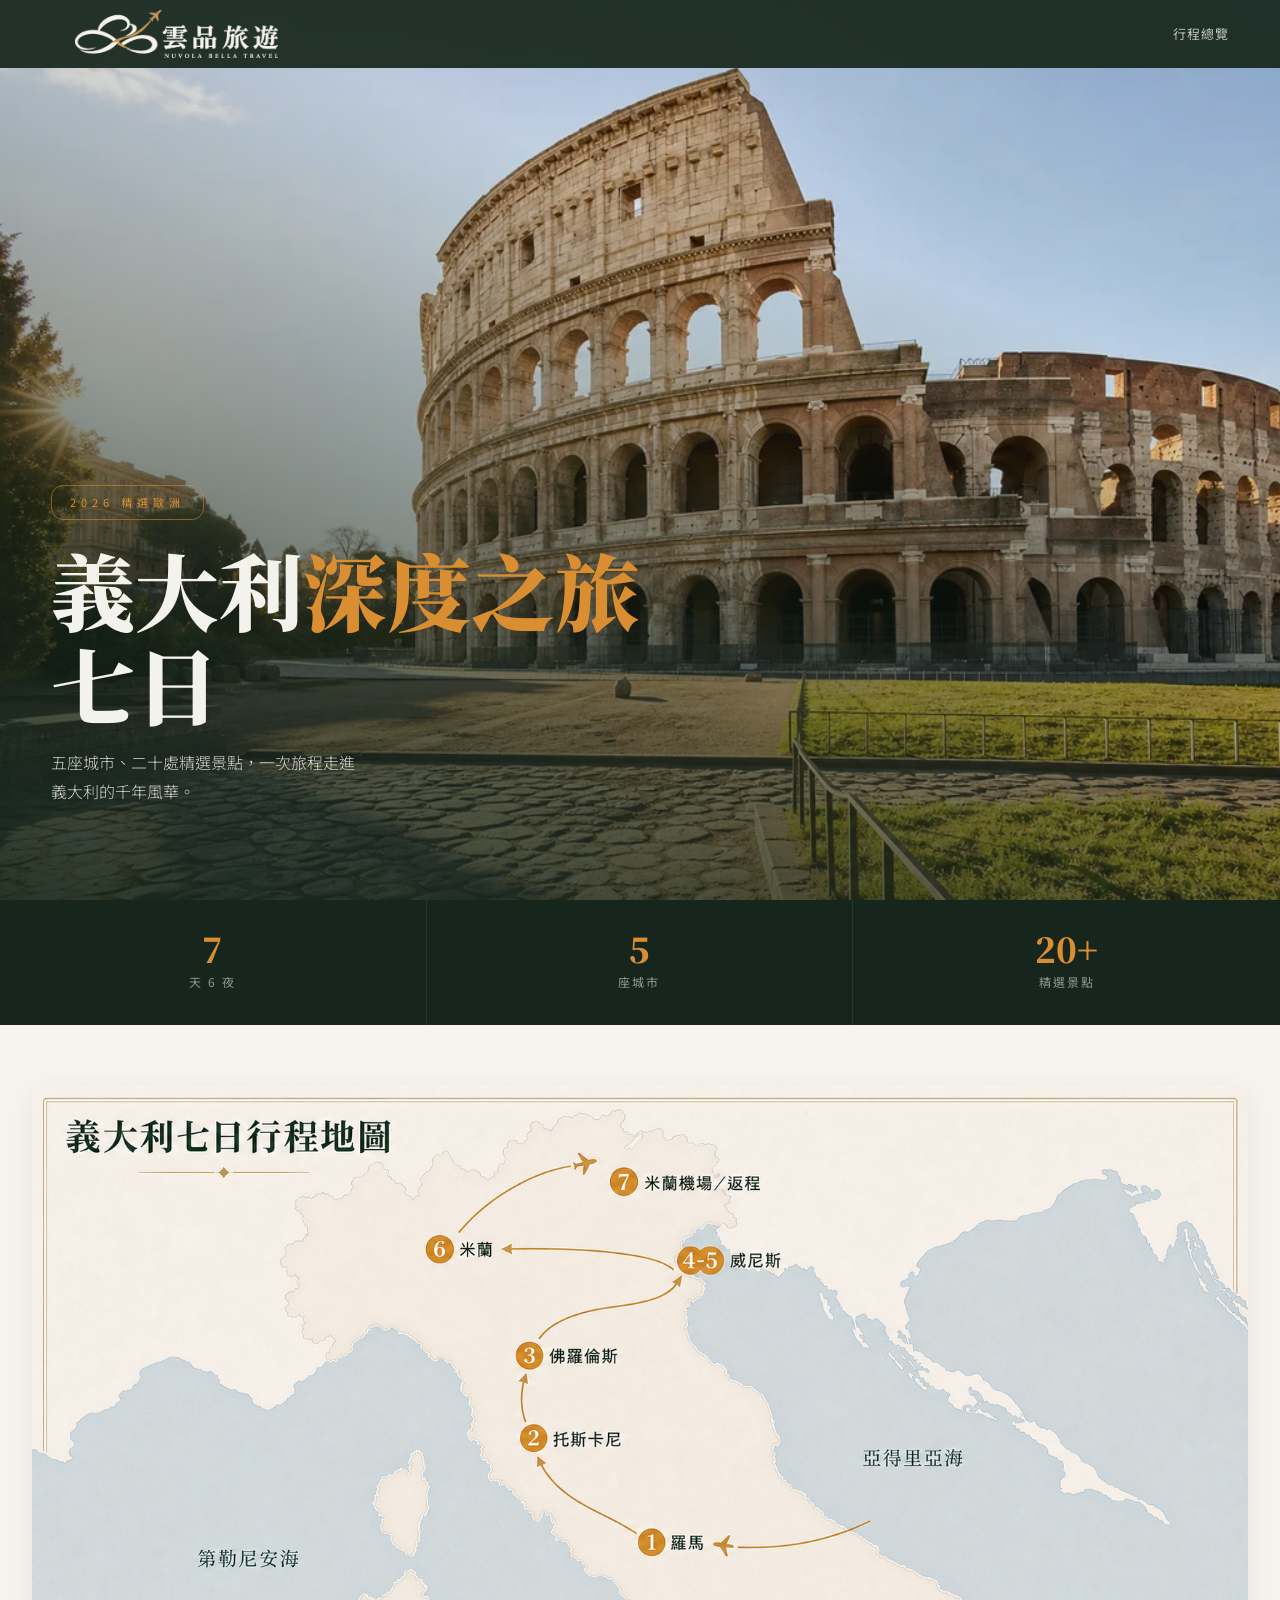
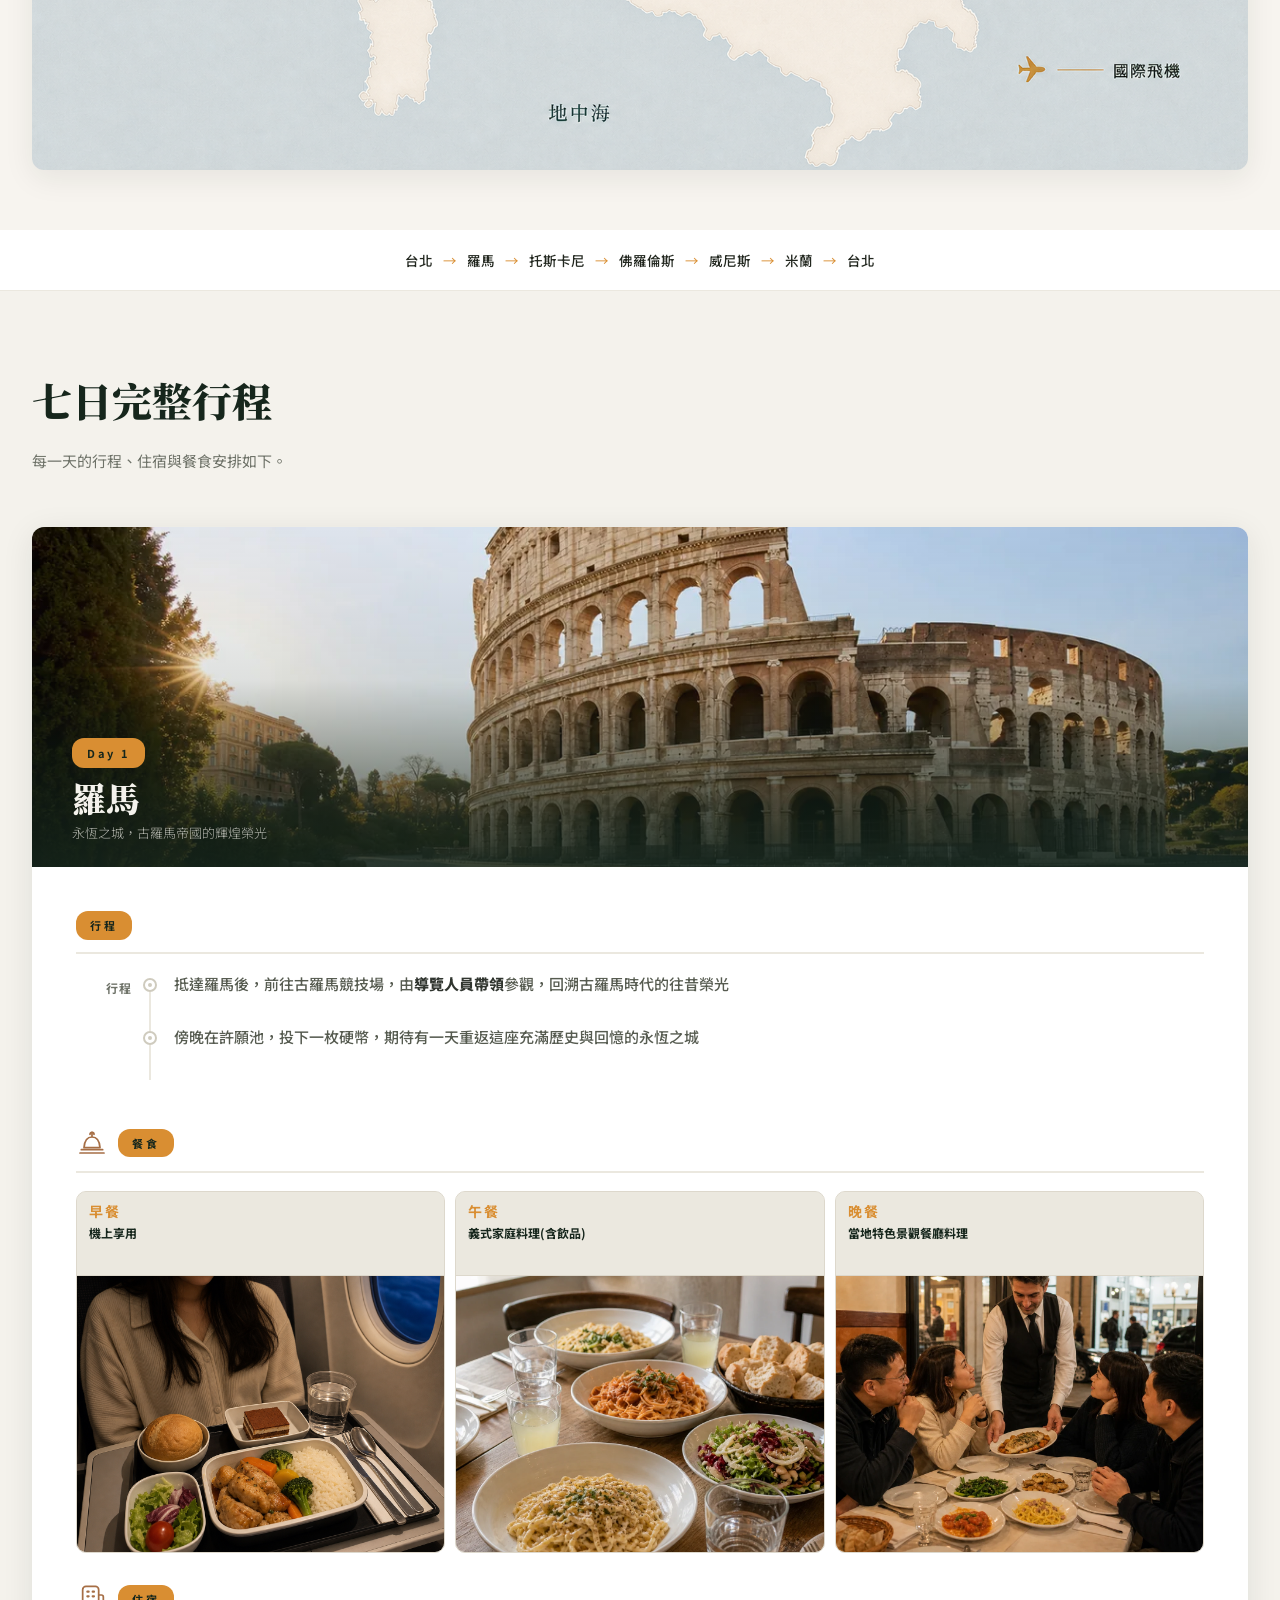
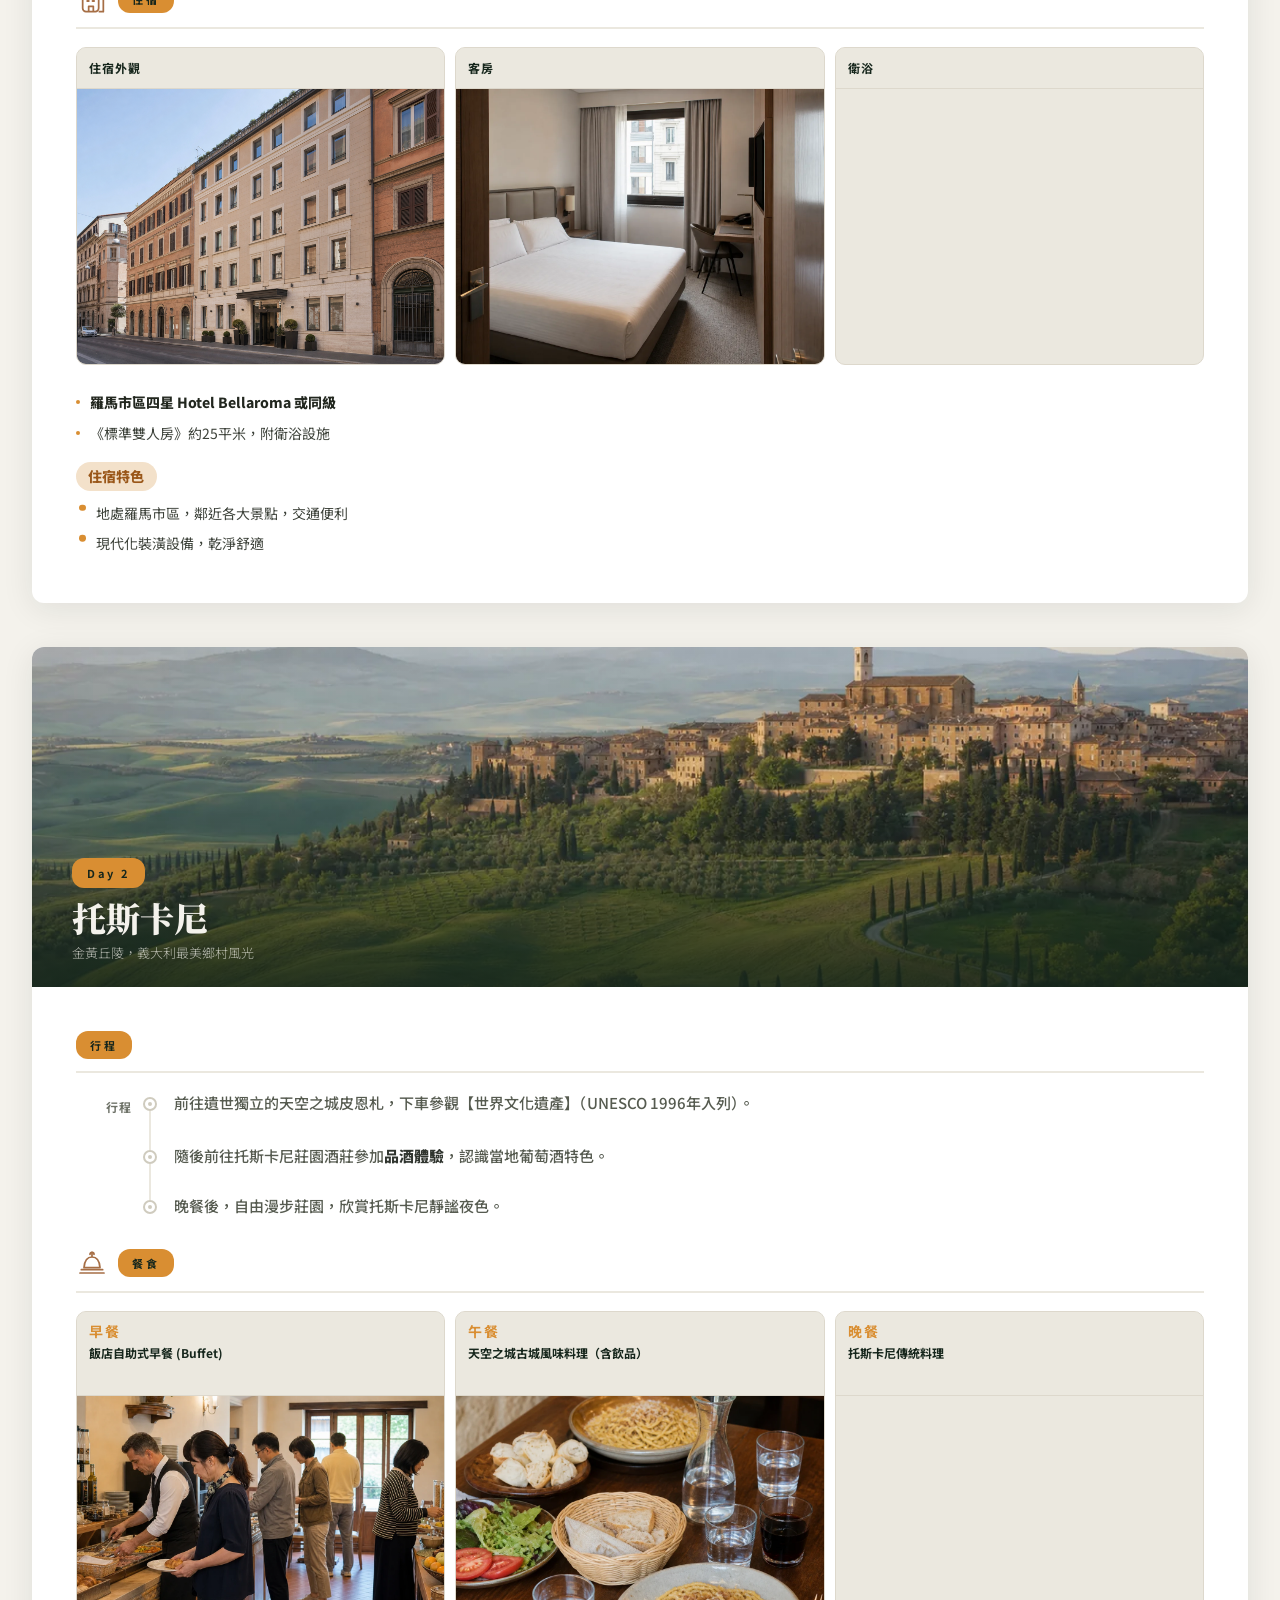
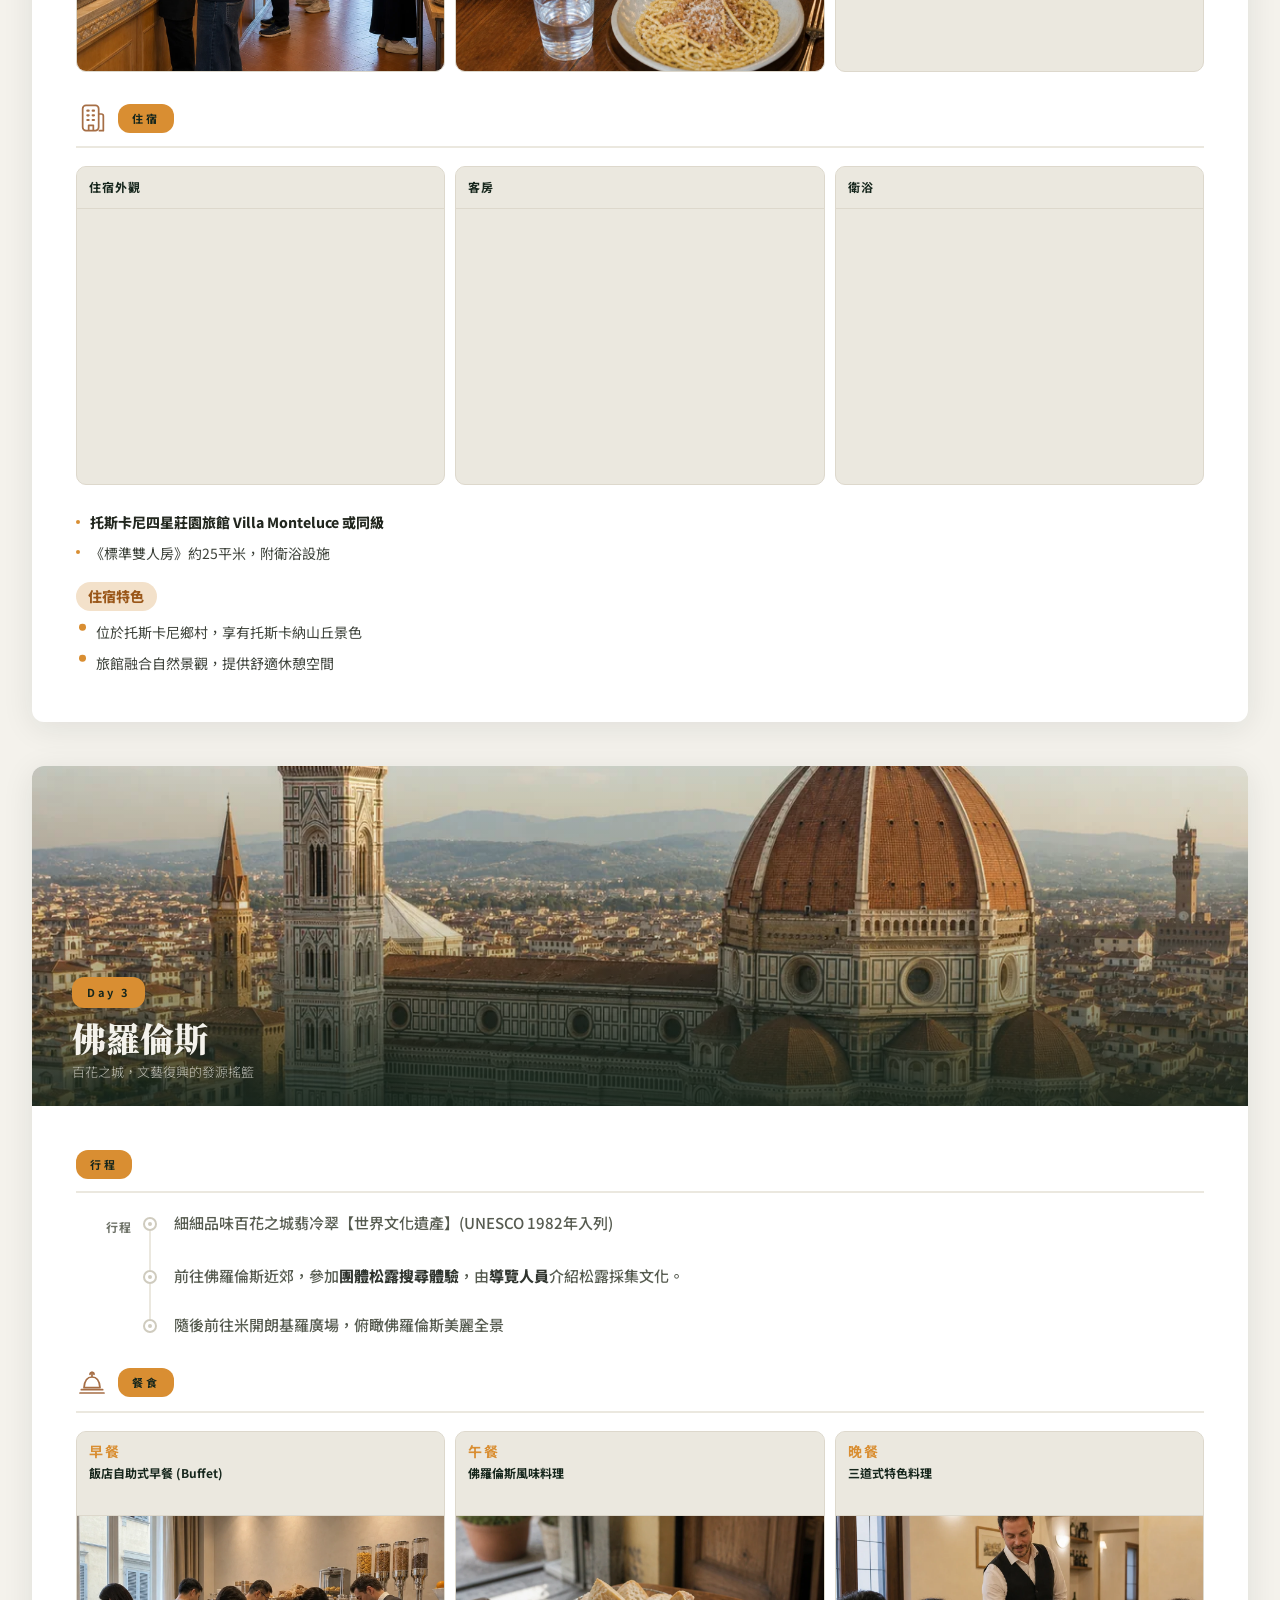
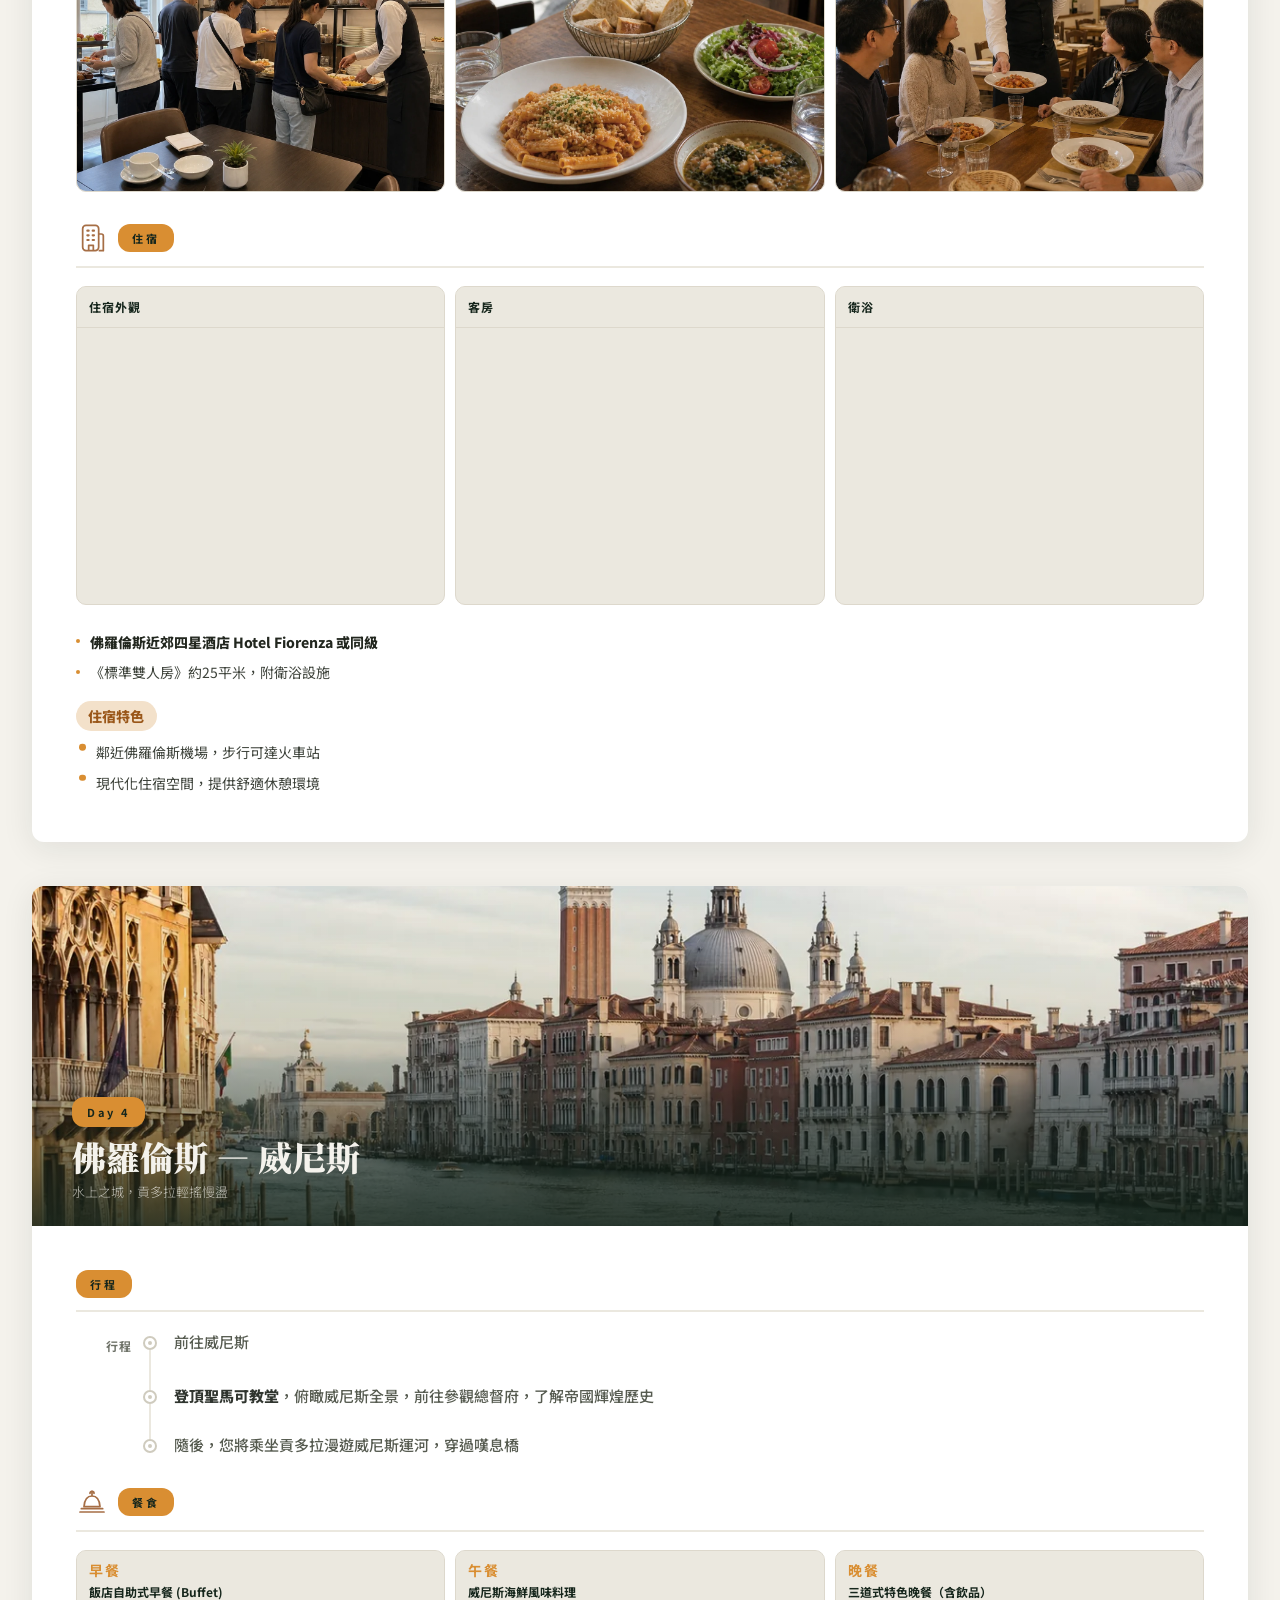
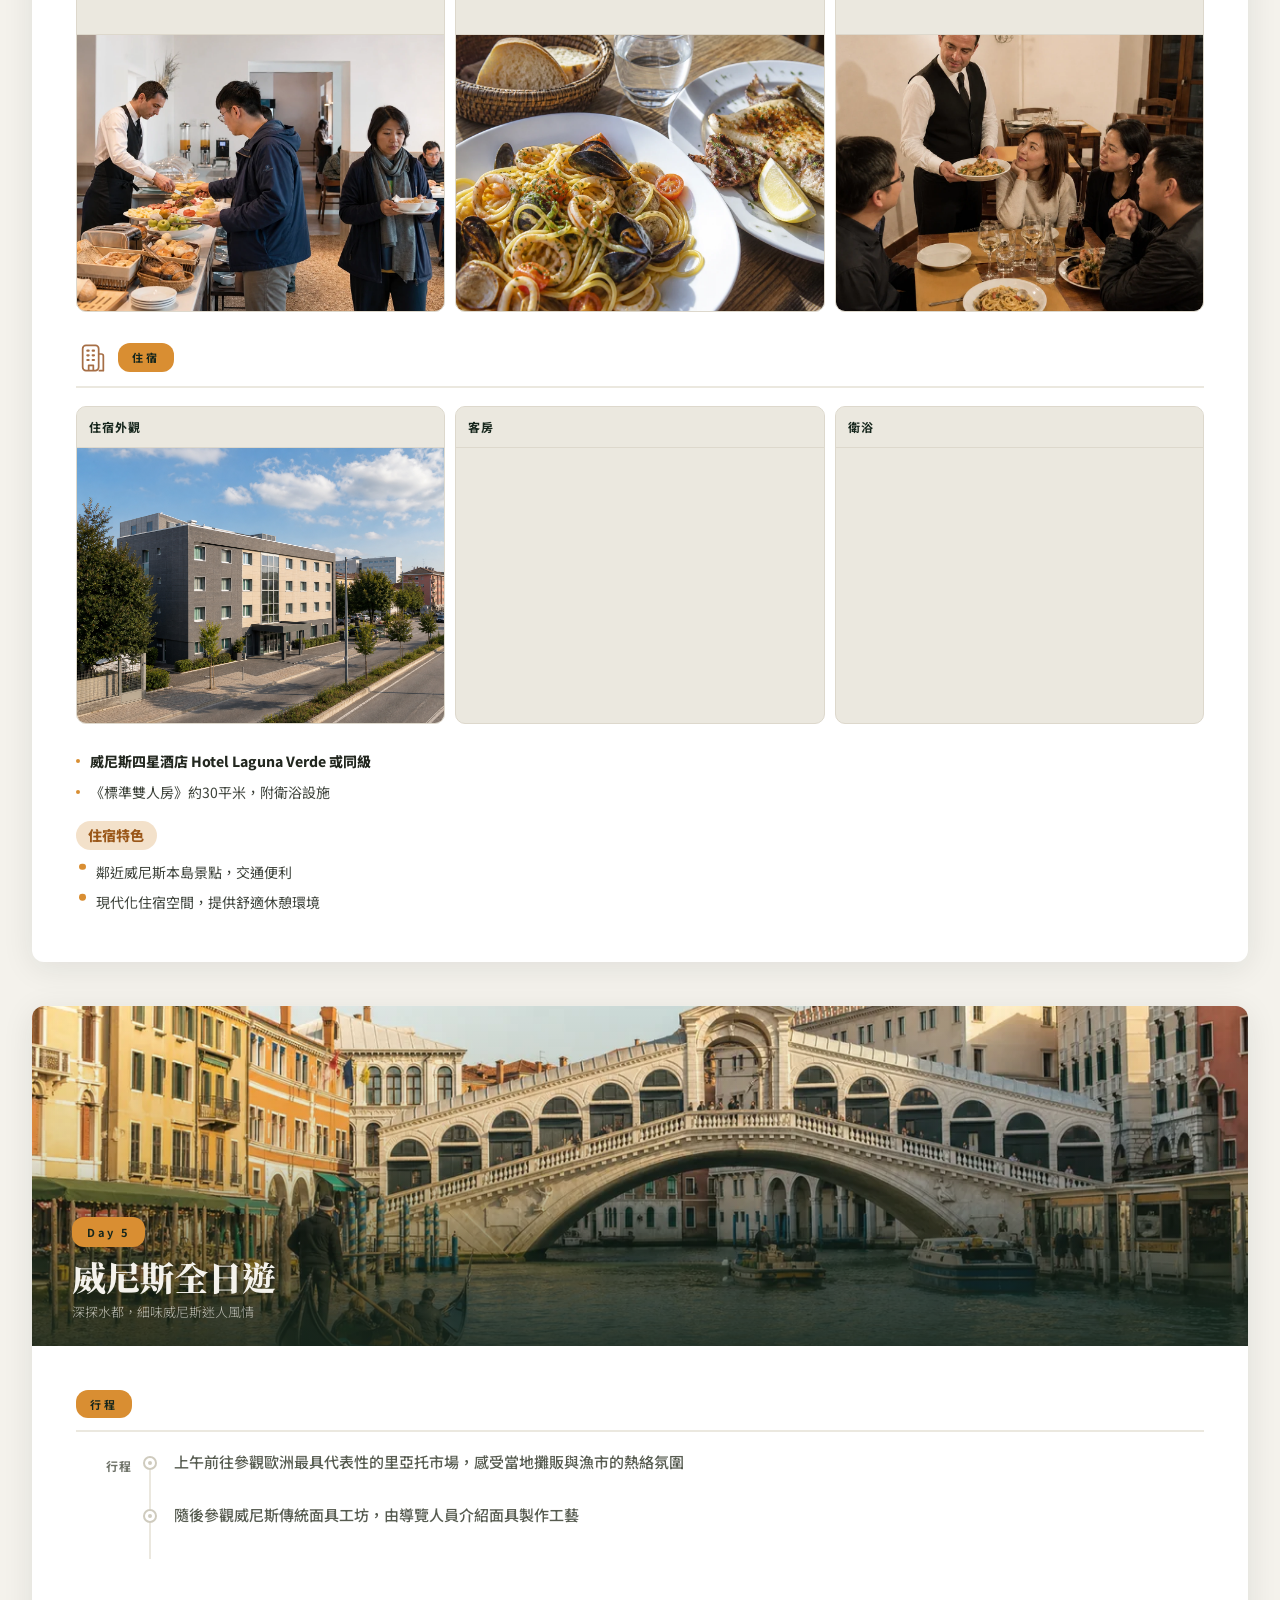
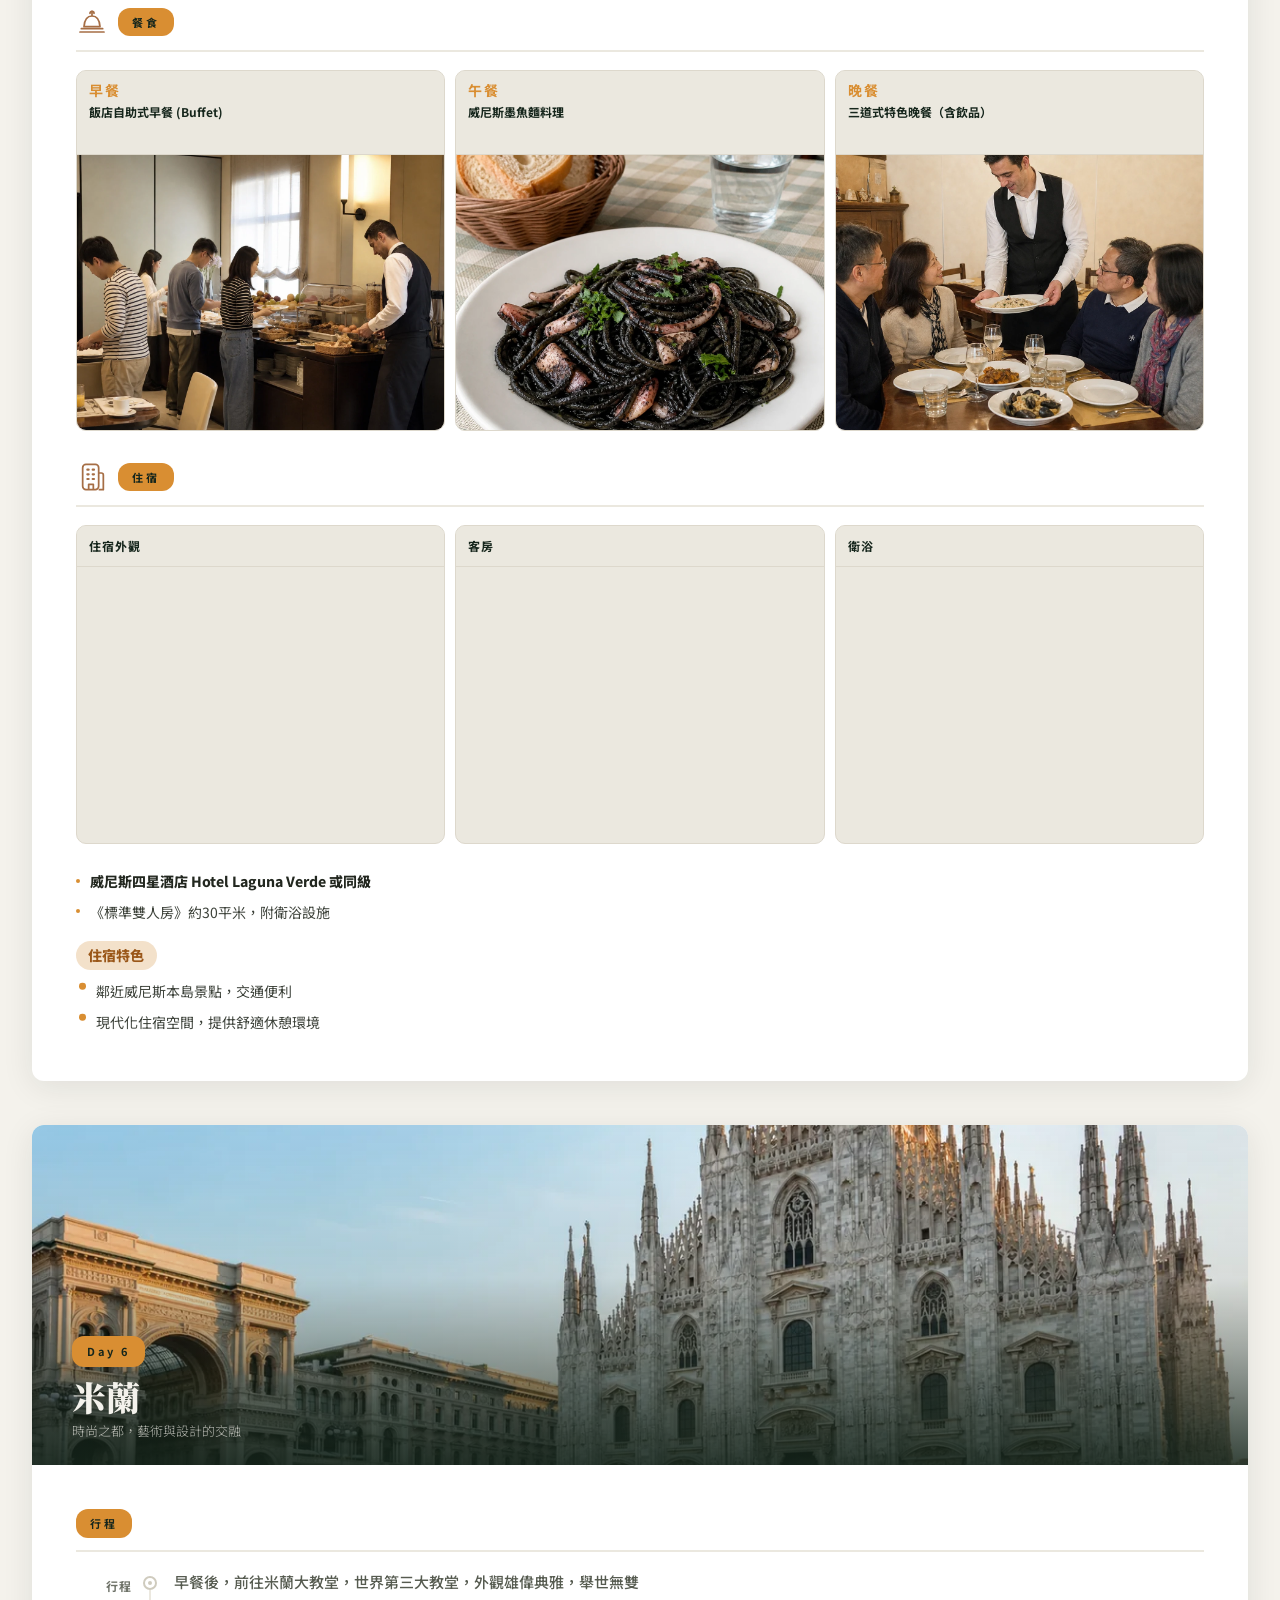
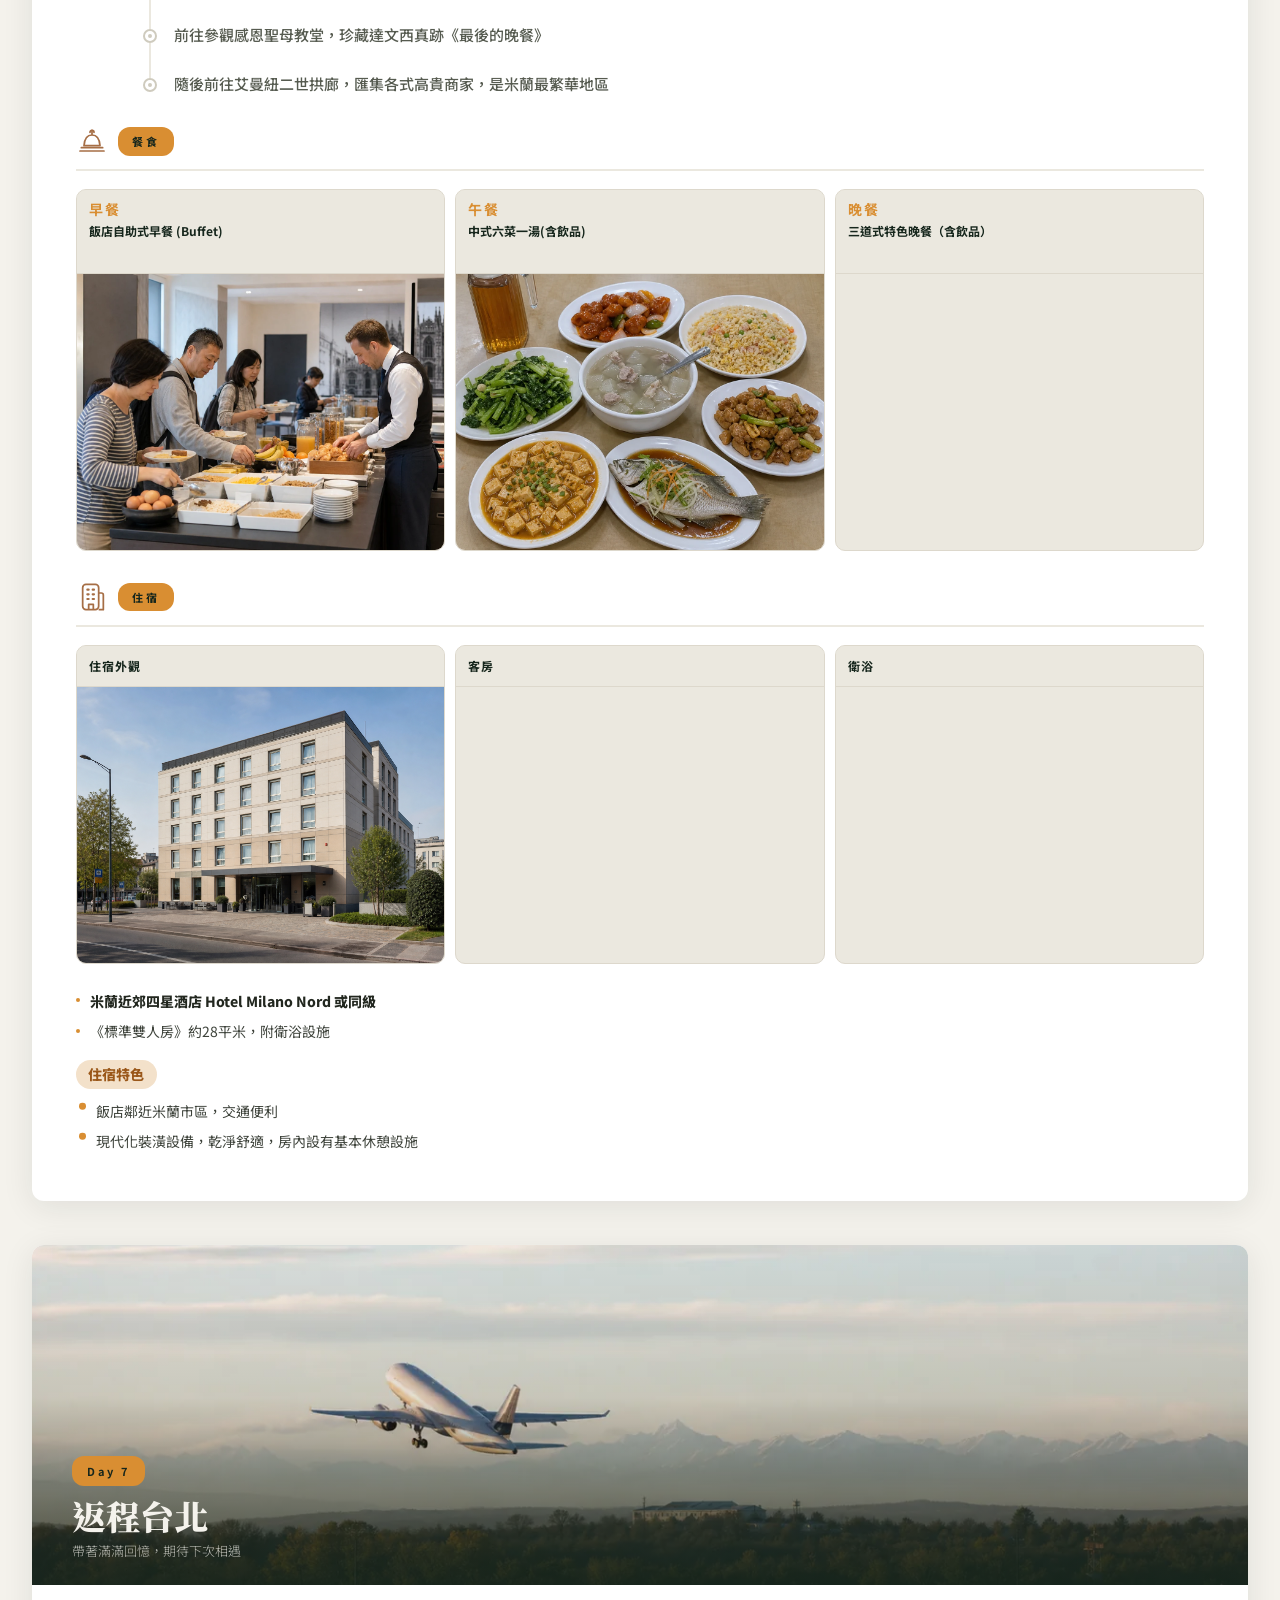
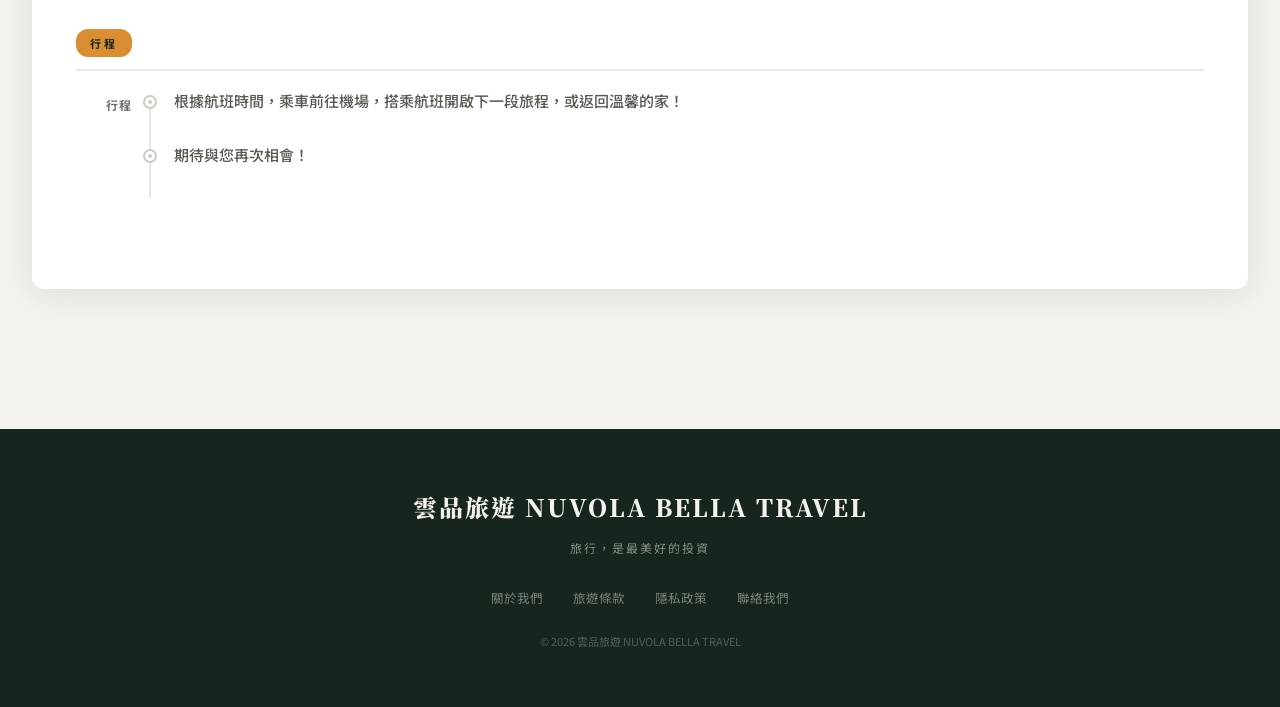
==== commit b7c36b62: "Update public itinerary to v41" ====
--- a/C1.html
+++ b/C1.html
@@ -3,7 +3,7 @@
 <head>
 <meta charset="UTF-8">
 <meta name="viewport" content="width=device-width,initial-scale=1.0">
-<title>C1 v37｜雲品旅遊 NUVOLA BELLA TRAVEL</title>
+<title>C1 v41｜雲品旅遊 NUVOLA BELLA TRAVEL</title>
 <link href="https://fonts.googleapis.com/css2?family=Noto+Serif+TC:wght@500;600;700;900&amp;family=Noto+Sans+TC:wght@300;400;500;700&amp;display=swap" rel="stylesheet">
 <style>
 *,*::before,*::after{box-sizing:border-box;margin:0;padding:0}
@@ -48,7 +48,7 @@
 .route{background:#fff;border-bottom:1px solid var(--bone2);padding:18px clamp(20px,4vw,56px);display:flex;justify-content:center;align-items:center;gap:10px;flex-wrap:wrap;font-size:13.5px;color:var(--muted)}
 .route b{color:var(--ink);font-weight:500}
 .route i{font-style:normal;color:var(--amber)}
-main{max-width:1080px;margin:0 auto;padding:clamp(48px,8vh,84px) clamp(16px,3vw,32px) 96px}
+main{width:min(100%,1344px);max-width:none;margin:0 auto;padding:clamp(48px,8vh,84px) clamp(16px,3vw,32px) 96px}
 .sec-title{font-family:'Noto Serif TC',serif;font-weight:900;font-size:clamp(28px,4vw,40px);color:var(--green);margin-bottom:10px}
 .sec-lede{color:var(--muted);max-width:52ch;margin-bottom:52px}
 .day{background:#fff;border-radius:12px;overflow:hidden;margin-bottom:44px;box-shadow:0 6px 32px rgba(22,38,28,0.09)}
@@ -260,12 +260,20 @@
 .timeline .itinerary-emphasis{font-weight:800;color:#30352F}
 
 
+/* v40: compact aligned meal labels and description rows */
+.factor-images.factor-images--dining figcaption{height:84px;min-height:84px;display:grid;grid-template-rows:22px 1fr;align-content:start;justify-content:stretch;gap:2px;padding:8px 12px}
+.factor-images.factor-images--dining figcaption strong{align-self:start;font-size:14px;line-height:22px;letter-spacing:2px}
+.factor-images.factor-images--dining figcaption span{align-self:start;font-size:12px;line-height:1.45}
+@media(max-width:520px){
+  .factor-images--dining .factor-image:first-child figcaption{height:82px;min-height:82px}
+  .factor-images--dining .factor-image:nth-child(n+2) figcaption{height:108px;min-height:108px}
+}
 /* v31: make the regular Day 5 guide label visibly heavier */
 .timeline .itinerary-emphasis--guide{font-weight:800}
 
 </style>
 </head>
-<body data-condition="C1" data-accommodation="low" data-itinerary="low" data-dining="low" data-version="v37-high-day3-scenery-wording">
+<body data-condition="C1" data-accommodation="low" data-itinerary="low" data-dining="low" data-version="v41-day3-meal-caption-specificity-fix">
 <nav>
 <div class="logo"><img src="assets/brand/YunPin_NuvolaBella_DarkBackground_Transparent_V5.png" alt="雲品旅遊 NUVOLA BELLA TRAVEL"></div>
   <div class="nav-r">
@@ -476,3 +484,7 @@
 
 
 
+
+
+
+
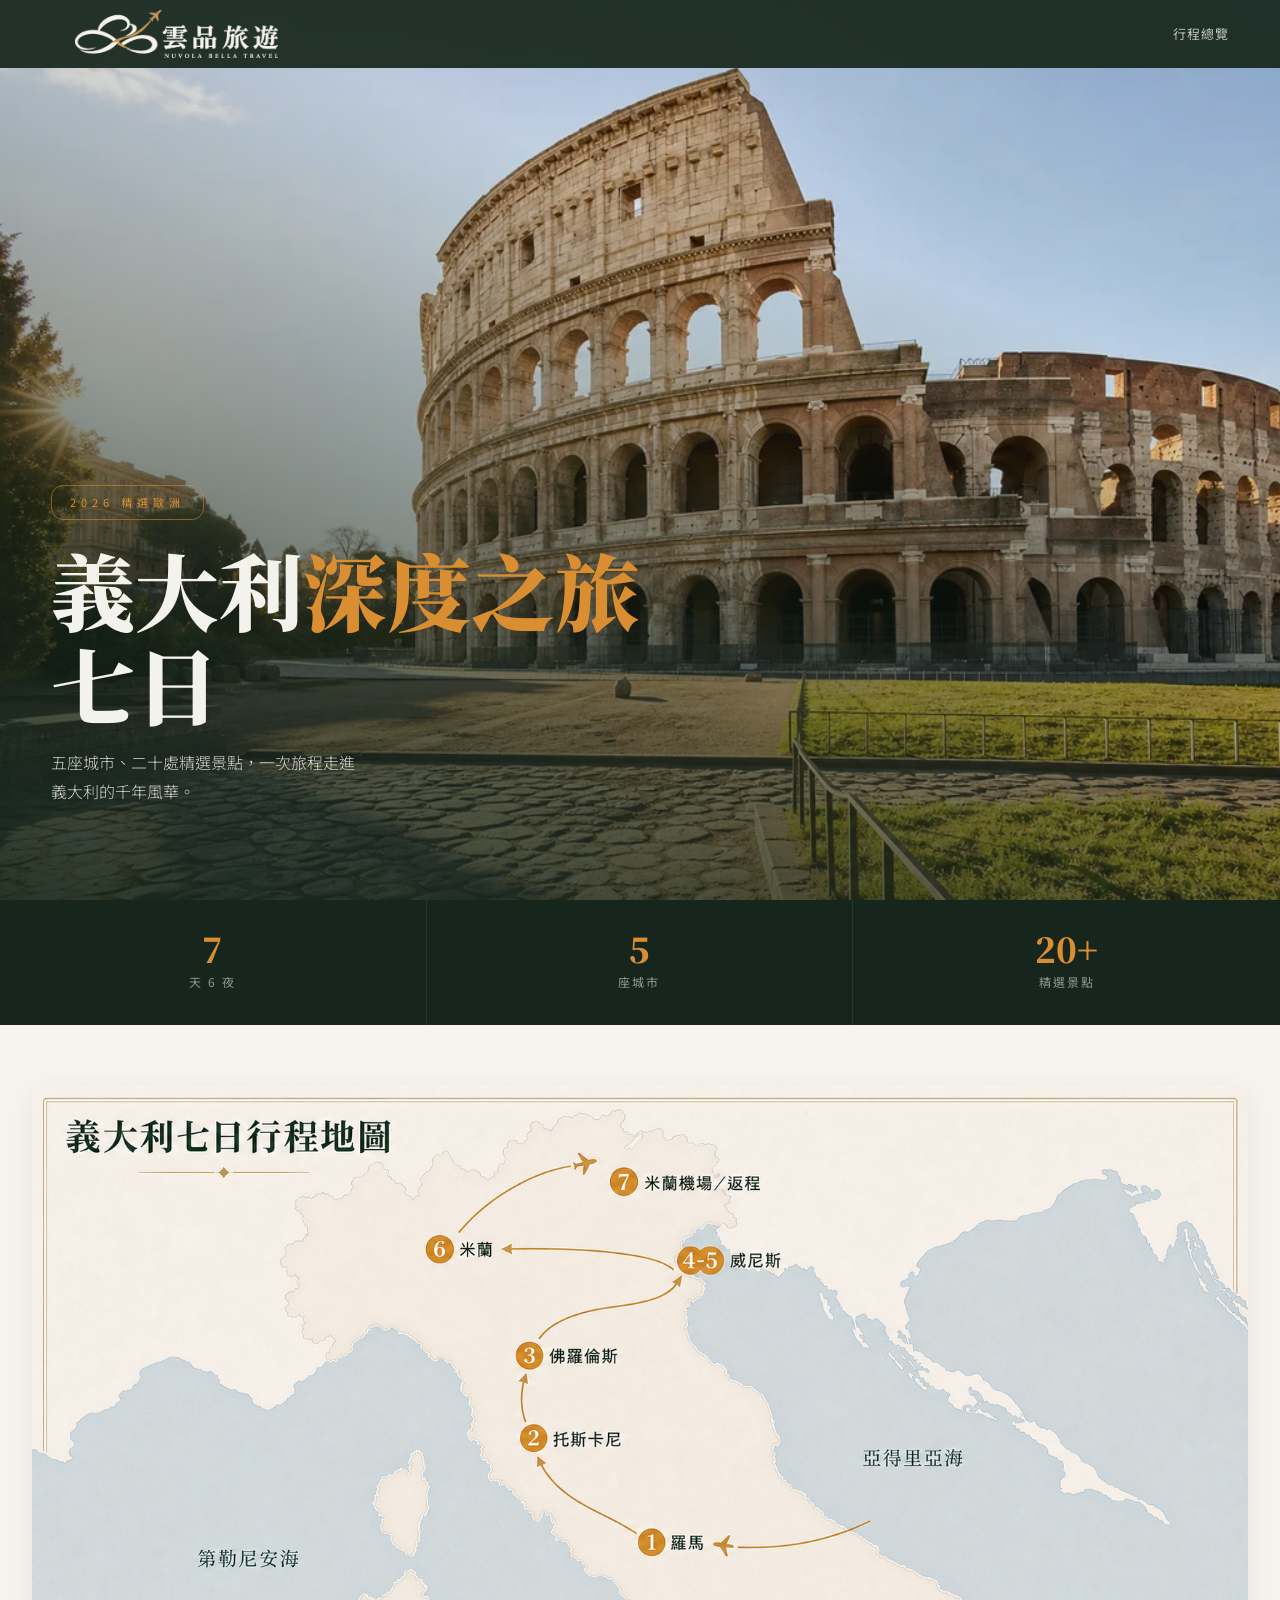
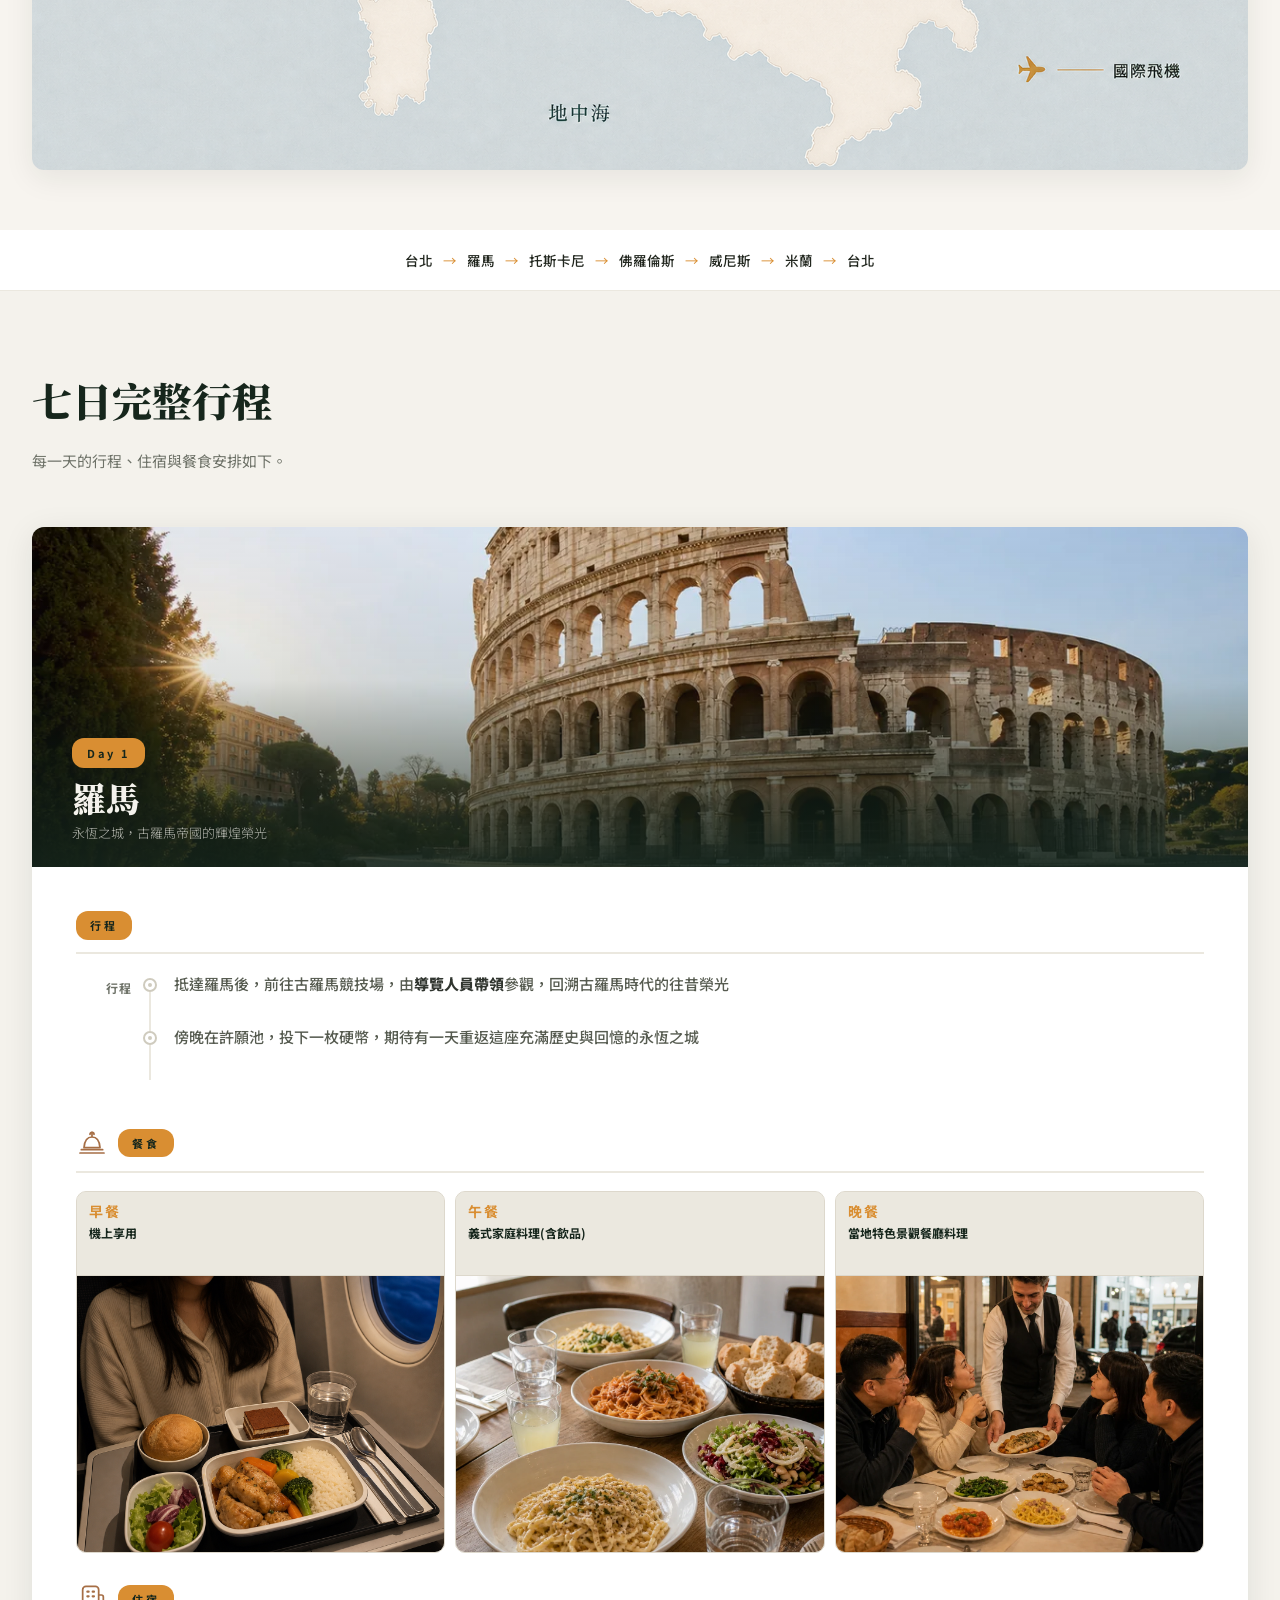
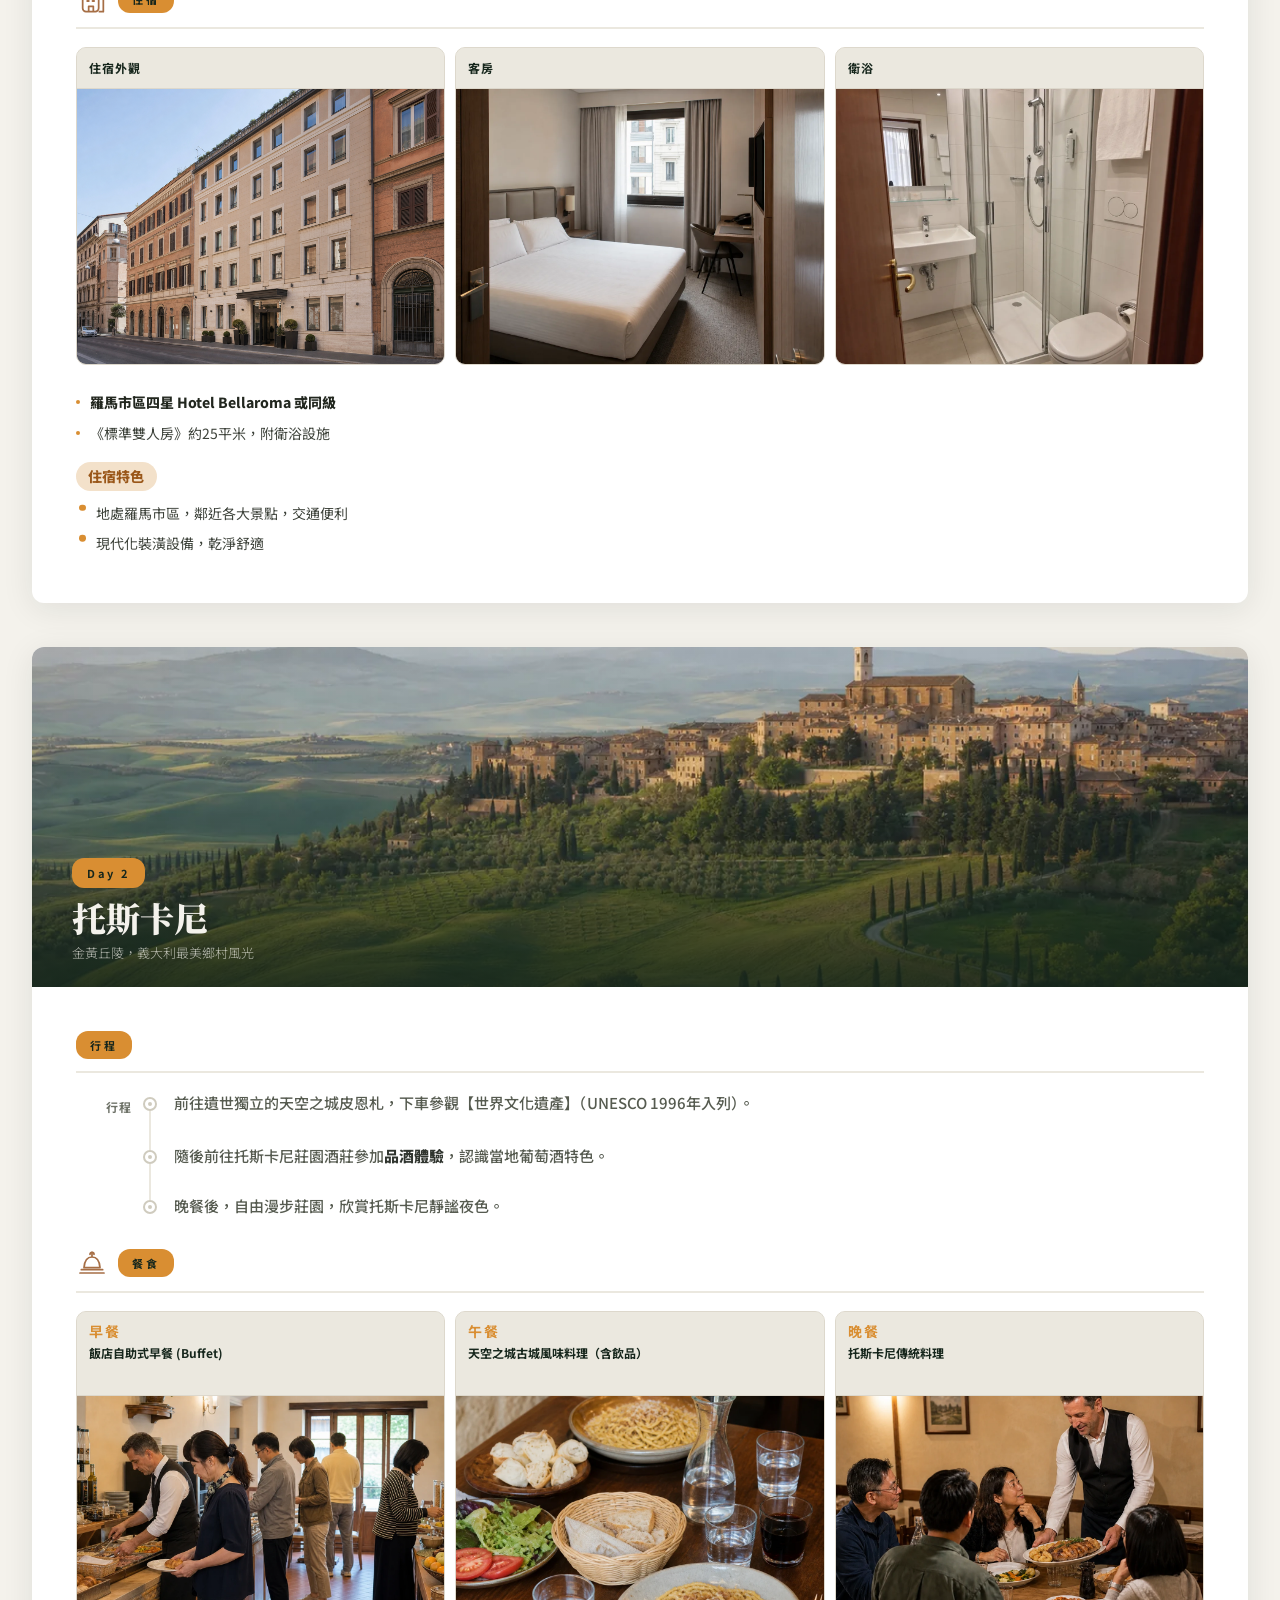
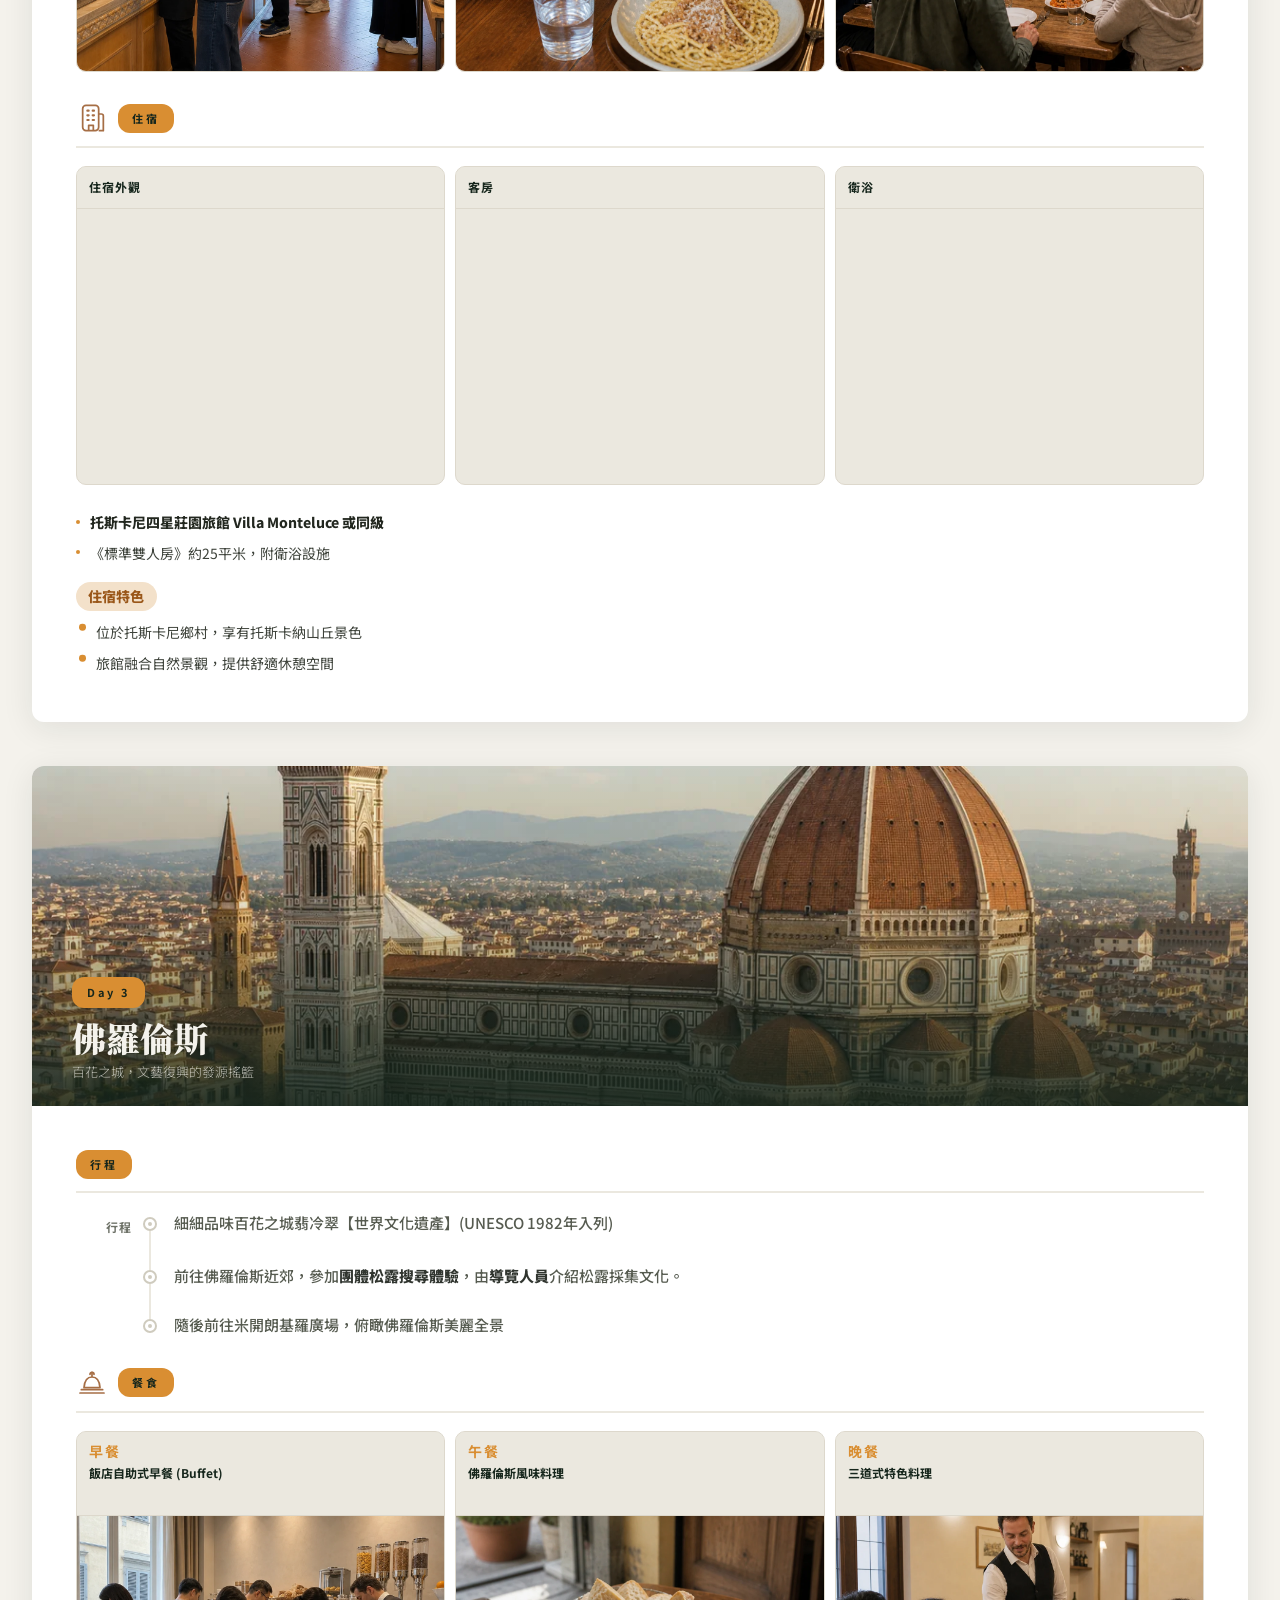
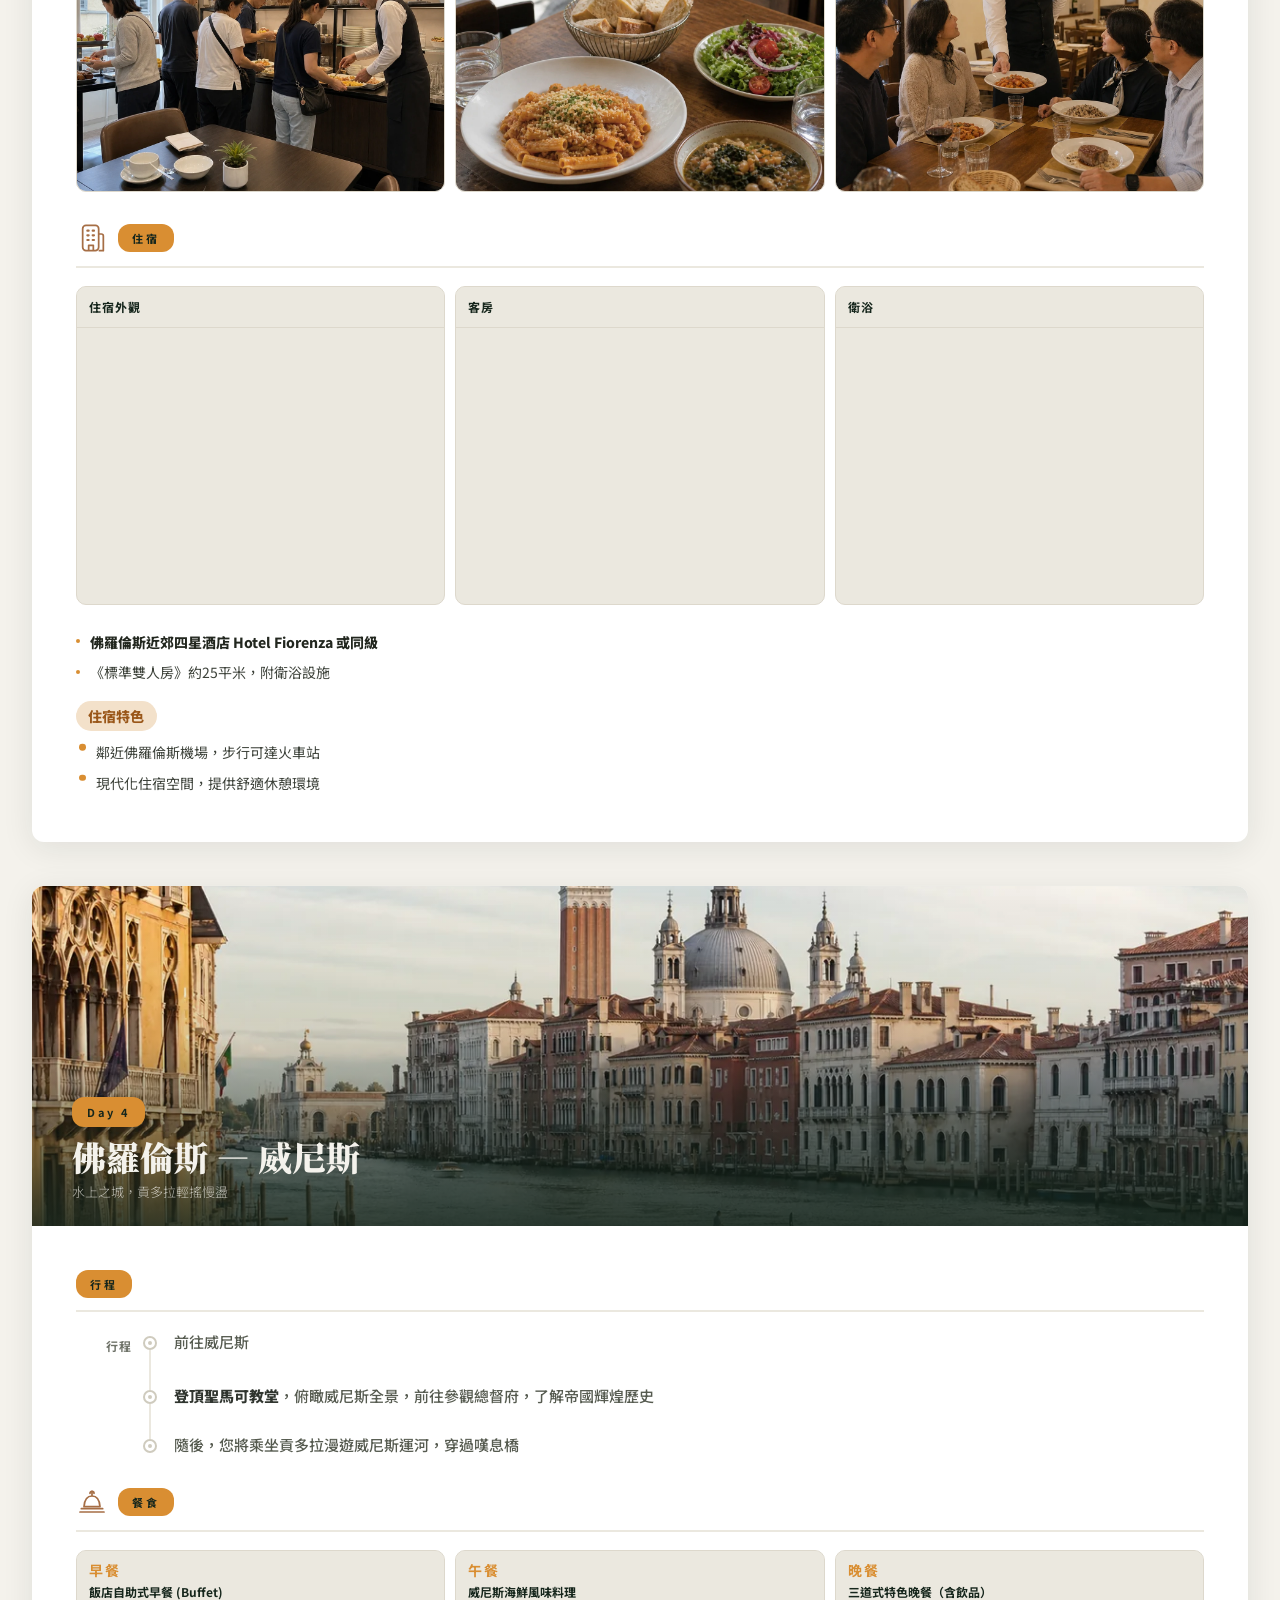
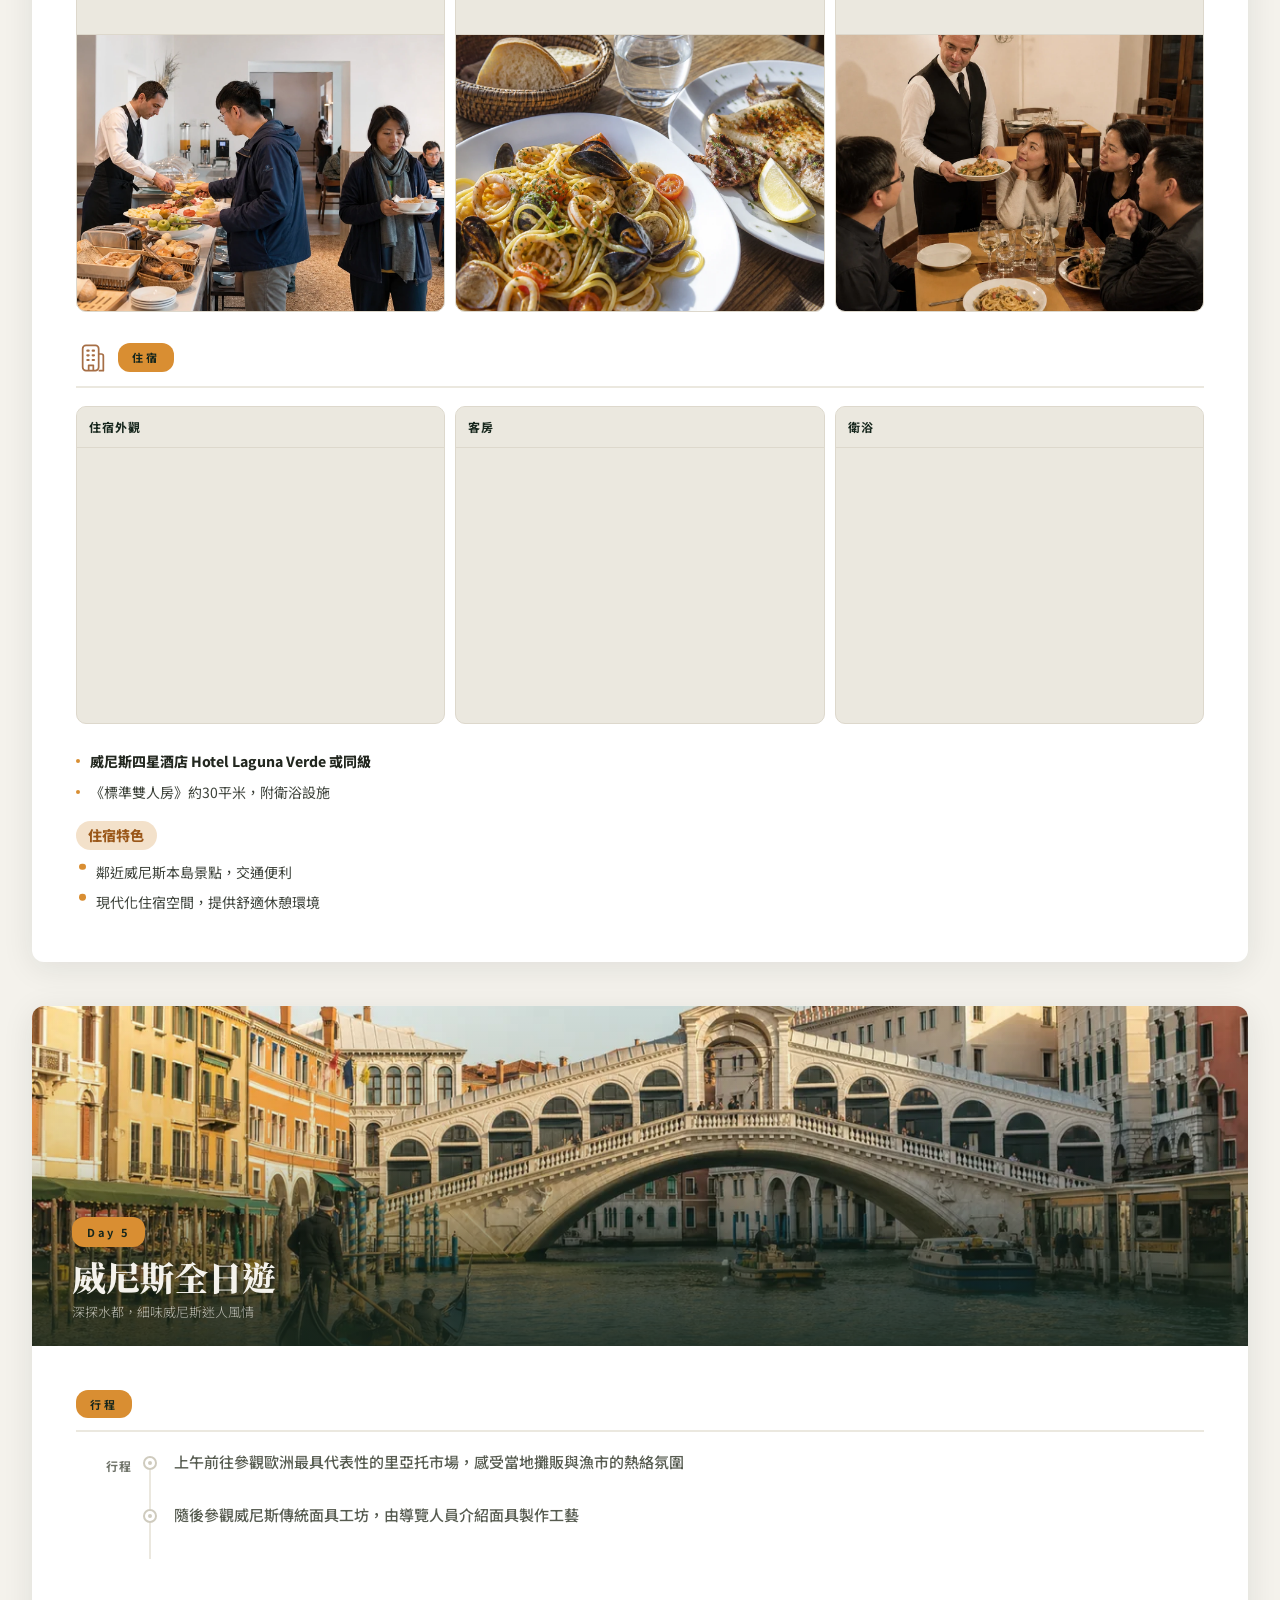
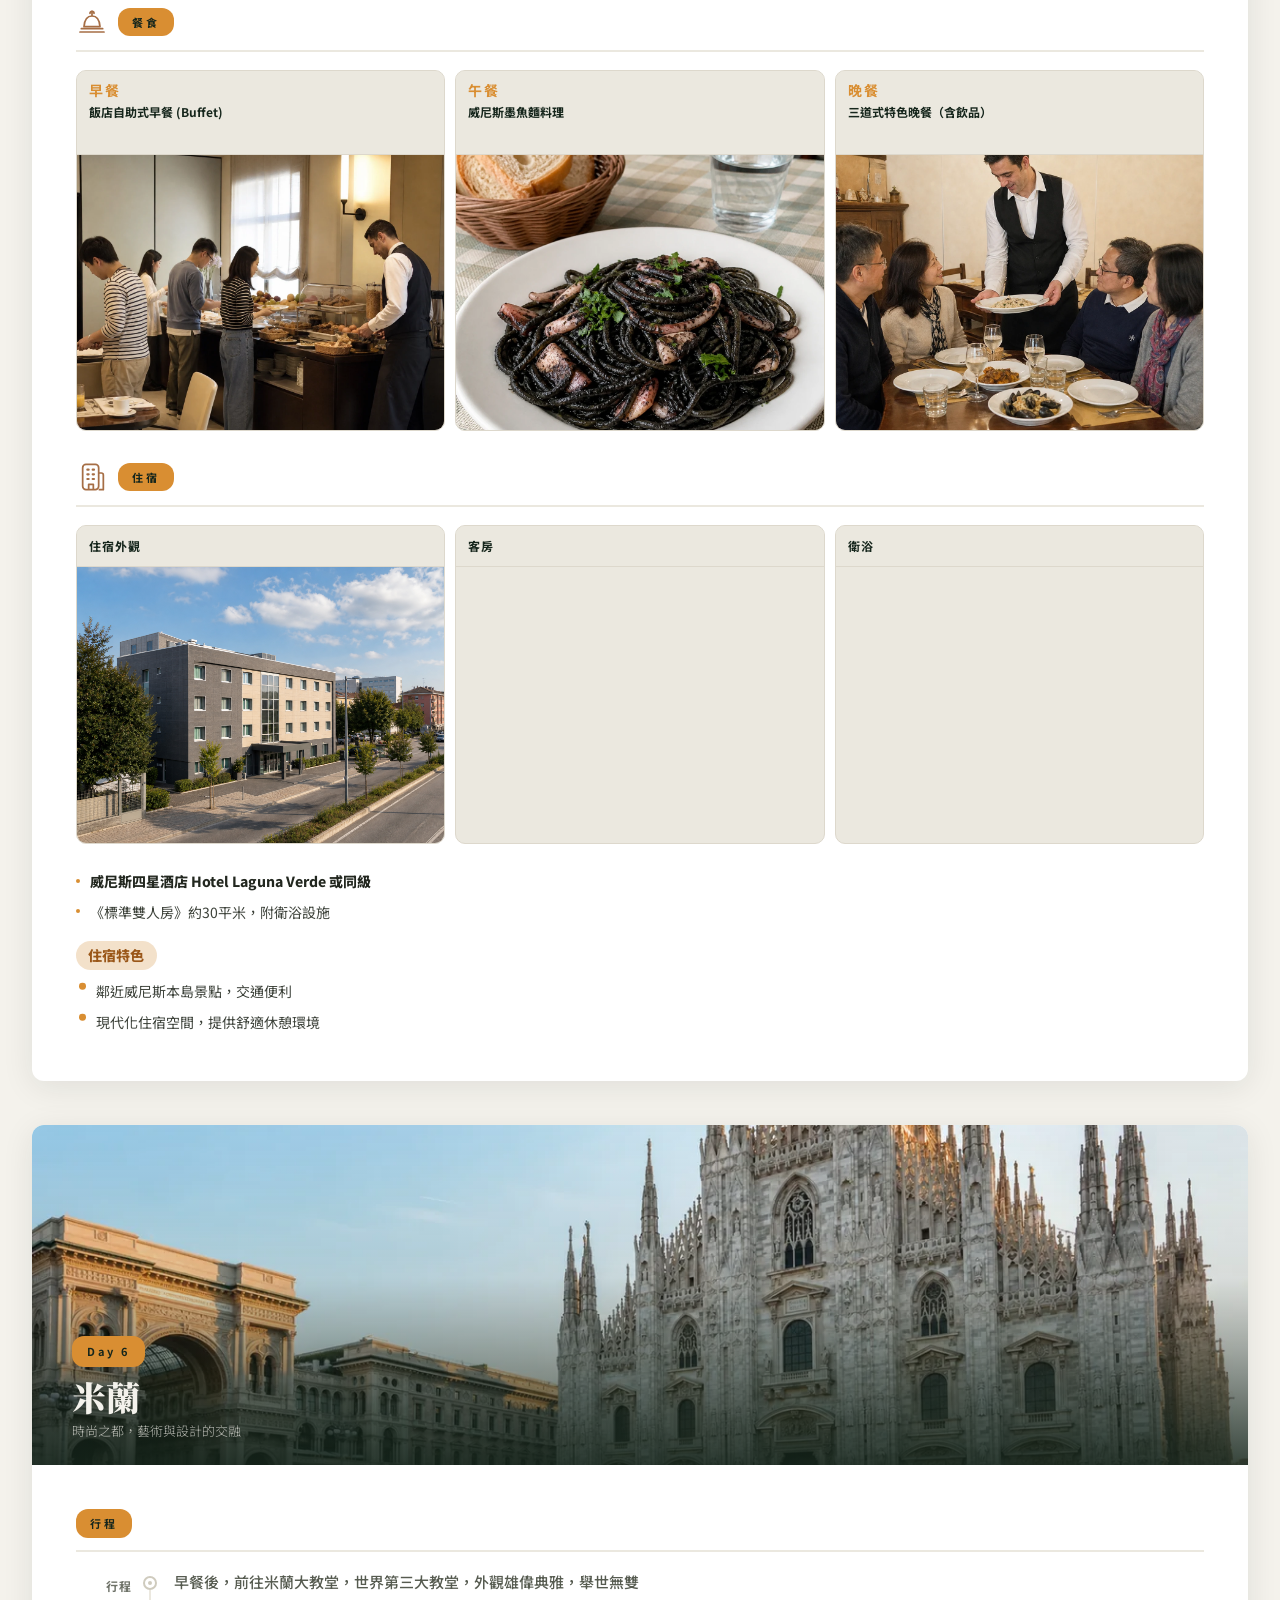
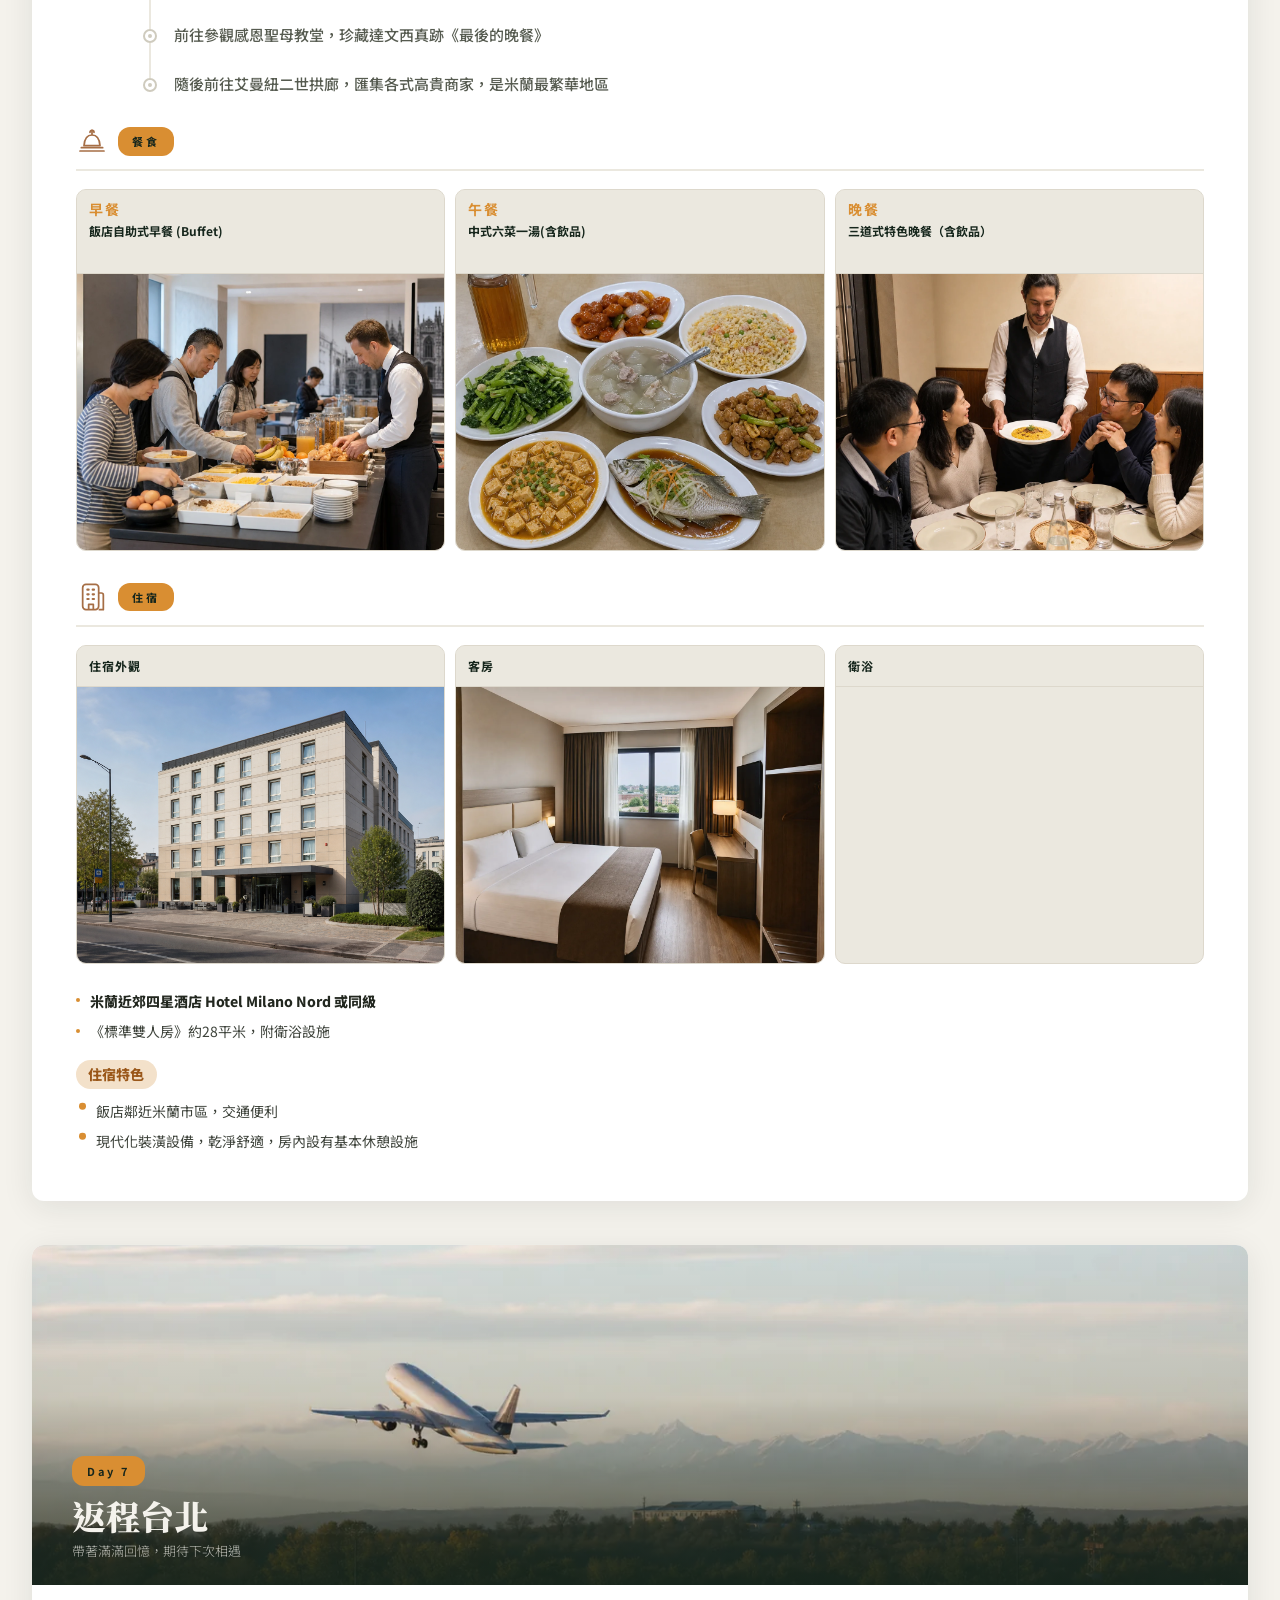
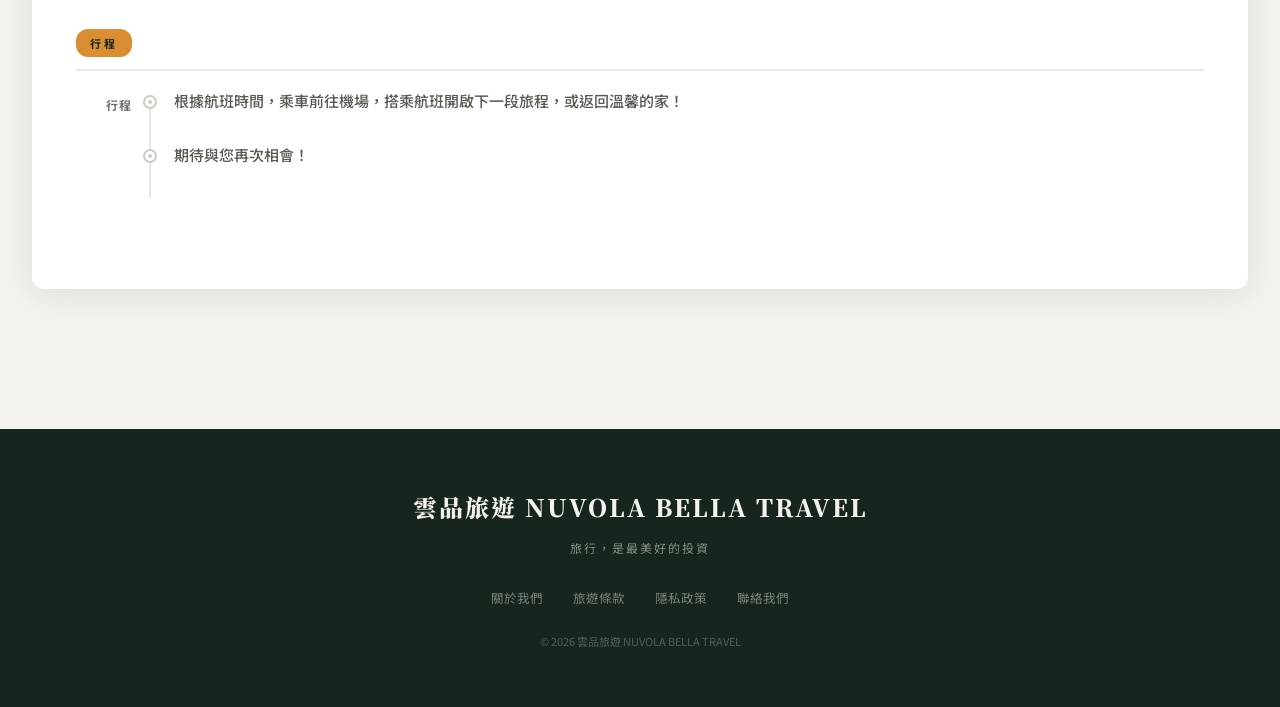
==== commit 16f0a390: "Add cross-browser responsive layout" ====
--- a/C1.html
+++ b/C1.html
@@ -2,7 +2,7 @@
 <html lang="zh-TW">
 <head>
 <meta charset="UTF-8">
-<meta name="viewport" content="width=device-width,initial-scale=1.0">
+<meta name="viewport" content="width=device-width,initial-scale=1.0,viewport-fit=cover">
 <title>C1 v41｜雲品旅遊 NUVOLA BELLA TRAVEL</title>
 <link href="https://fonts.googleapis.com/css2?family=Noto+Serif+TC:wght@500;600;700;900&amp;family=Noto+Sans+TC:wght@300;400;500;700&amp;display=swap" rel="stylesheet">
 <style>
@@ -272,6 +272,7 @@
 .timeline .itinerary-emphasis--guide{font-weight:800}
 
 </style>
+<link rel="stylesheet" href="responsive.css">
 </head>
 <body data-condition="C1" data-accommodation="low" data-itinerary="low" data-dining="low" data-version="v41-day3-meal-caption-specificity-fix">
 <nav>
--- a/responsive.css
+++ b/responsive.css
@@ -0,0 +1,86 @@
+/* Cross-browser responsive enhancements shared by the index and C1-C8 pages. */
+html{-webkit-text-size-adjust:100%;text-size-adjust:100%;overflow-x:hidden}
+body{min-width:0;overflow-wrap:anywhere}
+img,svg{max-width:100%}
+button,a{-webkit-tap-highlight-color:transparent}
+a:focus-visible,button:focus-visible{outline:3px solid #d98e32;outline-offset:3px}
+
+/* Browser fallbacks and safe-area support. */
+nav{background:rgba(22,38,28,.96);-webkit-backdrop-filter:blur(10px);padding-top:env(safe-area-inset-top);height:calc(68px + env(safe-area-inset-top))}
+@supports (background:color-mix(in srgb,black,white)){nav{background:color-mix(in srgb,var(--green) 92%,transparent)}}
+.hero{min-height:100vh;min-height:100svh;min-height:100dvh}
+.hero-inner,.day-content,.tl-content,.ov-card,.fac-block{min-width:0}
+.hero h1,.hero p,.day-city,.day-tagline,.tl-title,.tl-desc,.fac-name,.fac-list li,.factor-image figcaption{overflow-wrap:break-word;word-break:normal}
+.route{scrollbar-width:thin;-webkit-overflow-scrolling:touch}
+.factor-image img,.daily-shot img,.day-media img,.hero img.bg{-webkit-user-drag:none}
+
+@media (hover:none),(pointer:coarse){
+  .day:hover .day-media img,.daily-shot:hover img,.factor-image:hover img{transform:none}
+  .nav-r a,.btn{min-height:44px;display:inline-flex;align-items:center;justify-content:center}
+}
+
+@media (max-width:820px){
+  main{width:100%}
+  .ov-grid,.fac-cols{min-width:0}
+  .factor-images--stay,.factor-images--dining{grid-template-columns:repeat(2,minmax(0,1fr))}
+  .factor-images--stay .factor-image:first-child,.factor-images--dining .factor-image:first-child{grid-column:1/-1}
+}
+
+@media (max-width:600px){
+  nav{height:calc(58px + env(safe-area-inset-top));padding-left:max(14px,env(safe-area-inset-left));padding-right:max(14px,env(safe-area-inset-right))}
+  .logo,.logo img{min-width:0}
+  .logo img{width:min(165px,48vw)}
+  .hero-inner{padding-left:max(18px,env(safe-area-inset-left));padding-right:max(18px,env(safe-area-inset-right))}
+  .hero h1{font-size:clamp(34px,11vw,50px)}
+  .facts{grid-template-columns:repeat(3,minmax(0,1fr))}
+  .fact{min-width:0;padding:20px 6px}
+  .fact b{font-size:clamp(24px,8vw,30px)}
+  .fact span{display:block;font-size:10px;letter-spacing:1px;white-space:normal}
+  .day-media-text{padding-left:18px;padding-right:18px}
+  .factor-images.factor-images--dining figcaption{height:auto;min-height:88px}
+  .factor-images--dining .factor-image:nth-child(n+2) figcaption{height:auto;min-height:108px}
+  footer{padding-left:max(18px,env(safe-area-inset-left));padding-right:max(18px,env(safe-area-inset-right))}
+}
+
+@media (max-width:380px){
+  .hero-eyebrow{padding:5px 10px;letter-spacing:3px}
+  .hero h1{font-size:34px}
+  .hero-ctas{grid-template-columns:1fr}
+  .day-content{padding:20px 14px}
+  .tl-item{grid-template-columns:38px 22px minmax(0,1fr)}
+  .tl-item::before{left:48px}
+  .tl-time{font-size:11px;letter-spacing:0}
+  .factor-images--stay,.factor-images--dining{grid-template-columns:1fr}
+  .factor-images--stay .factor-image:first-child,.factor-images--dining .factor-image:first-child{grid-column:auto}
+  .factor-images--dining .factor-image figcaption{min-height:82px}
+}
+
+@media (max-height:520px) and (orientation:landscape){
+  .hero{min-height:520px}
+  .hero-inner{padding-bottom:28px}
+  .hero h1{font-size:clamp(34px,8vw,52px)}
+  .hero p.sub{margin:10px 0 16px}
+}
+
+@media print{
+  nav,.hero-ctas{display:none!important}
+  .hero{min-height:420px}
+  .day{break-inside:avoid;box-shadow:none}
+}
+
+/* Mobile index: readable cards instead of a horizontally scrolling table. */
+@media (max-width:640px){
+  body.index-page{padding:18px 12px 32px}
+  .index-page .table{overflow:visible;box-shadow:none}
+  .index-page table,.index-page tbody,.index-page tr,.index-page td{display:block;width:100%;min-width:0}
+  .index-page thead{position:absolute;width:1px;height:1px;padding:0;margin:-1px;overflow:hidden;clip:rect(0,0,0,0);white-space:nowrap;border:0}
+  .index-page tr{margin-bottom:14px;padding:10px 14px;border-radius:14px;background:#fff;box-shadow:0 6px 20px rgba(22,38,28,.08)}
+  .index-page td{display:grid;grid-template-columns:minmax(72px,34%) minmax(0,1fr);gap:10px;align-items:center;padding:8px 0;border-bottom:1px solid #ebe8df}
+  .index-page td:last-child{border-bottom:0}
+  .index-page td::before{color:#6e7268;font-size:12px;font-weight:700}
+  .index-page td:nth-child(1)::before{content:"條件"}
+  .index-page td:nth-child(2)::before{content:"住宿"}
+  .index-page td:nth-child(3)::before{content:"行程"}
+  .index-page td:nth-child(4)::before{content:"餐食"}
+  .index-page td:nth-child(5)::before{content:"頁面"}
+}
